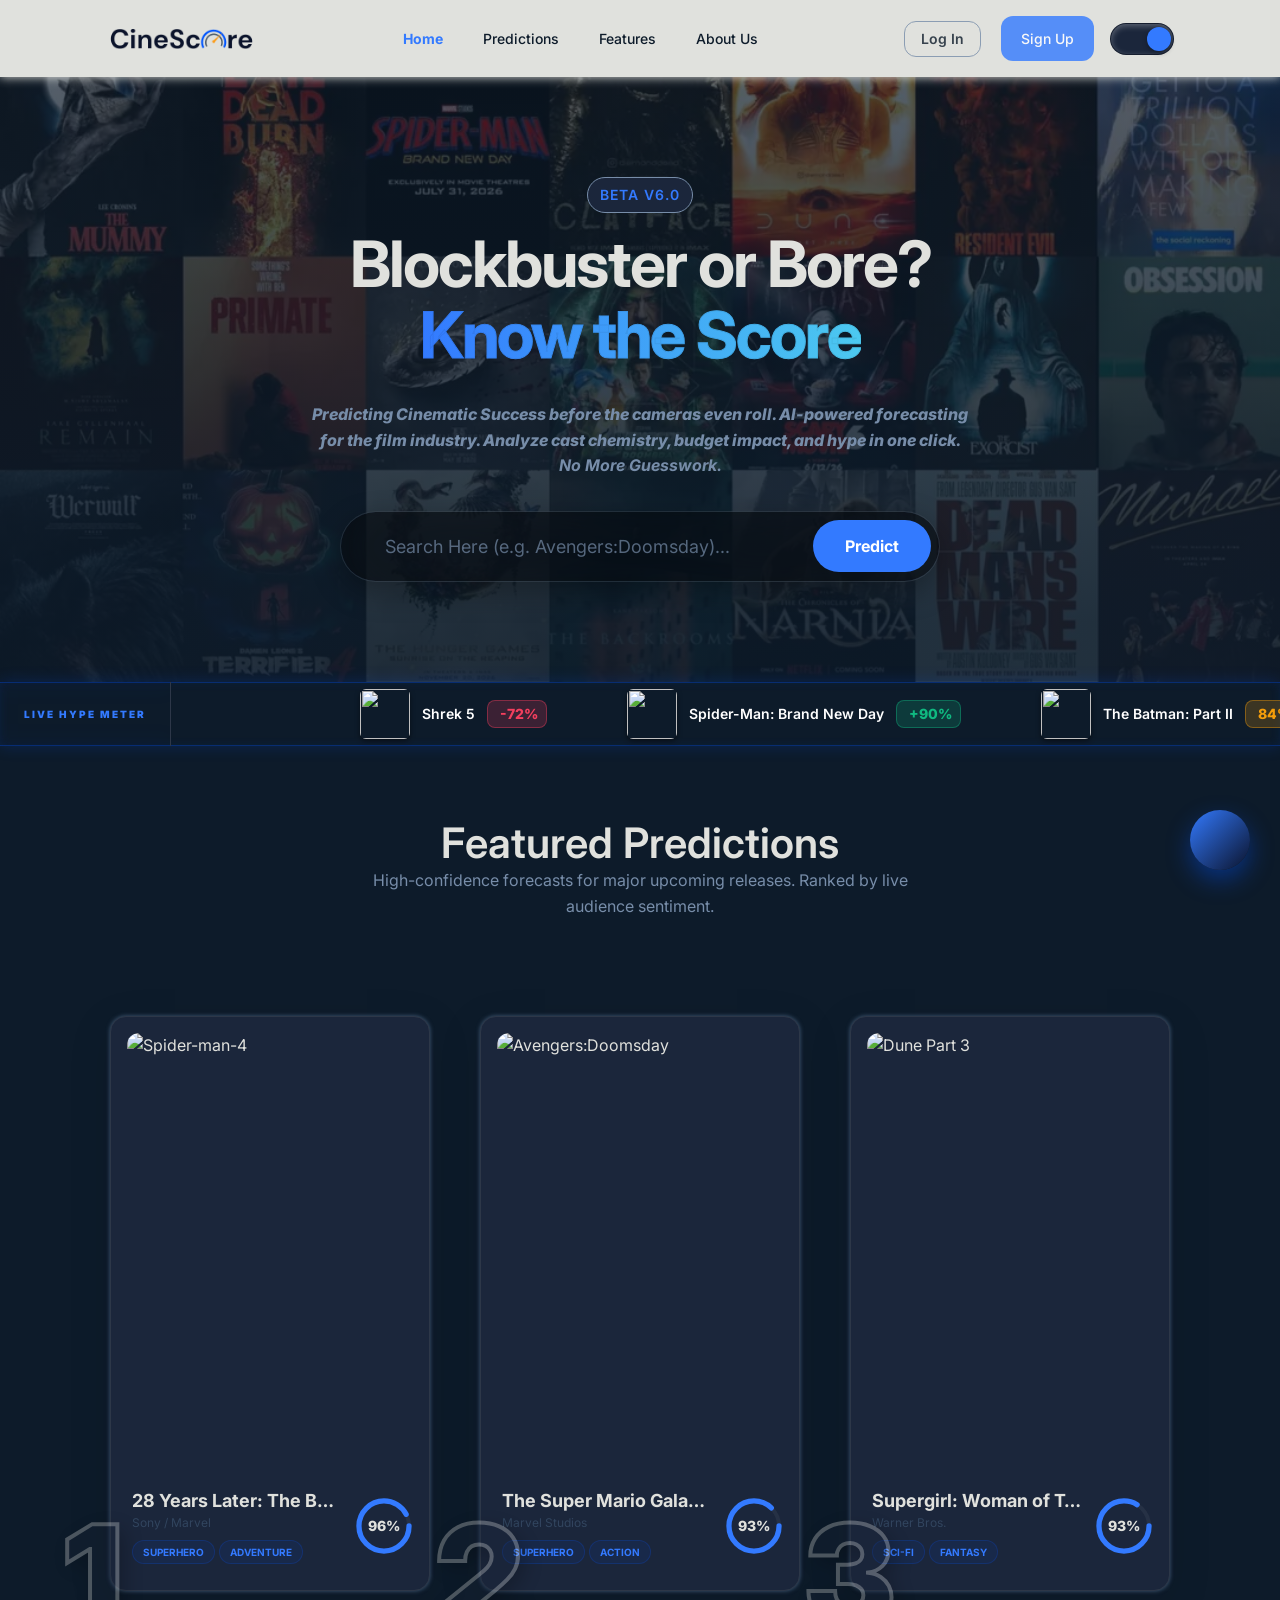
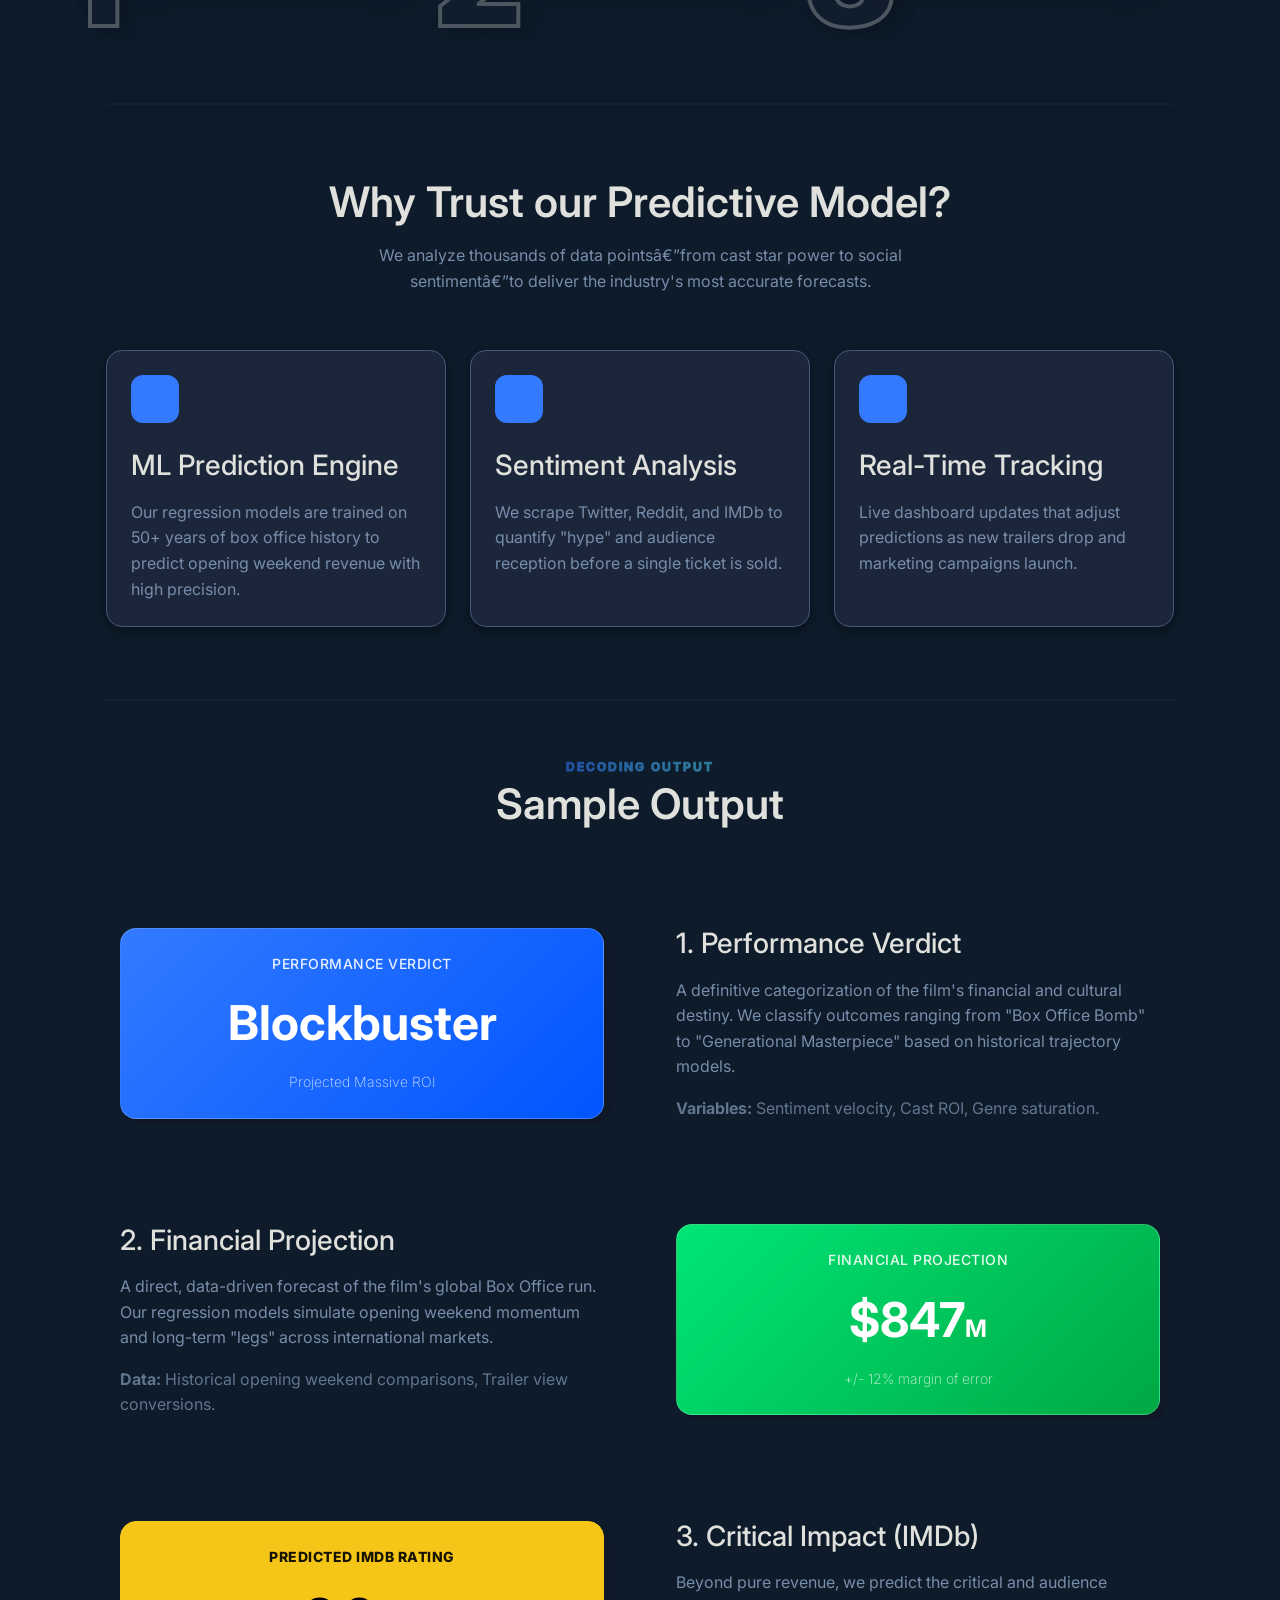
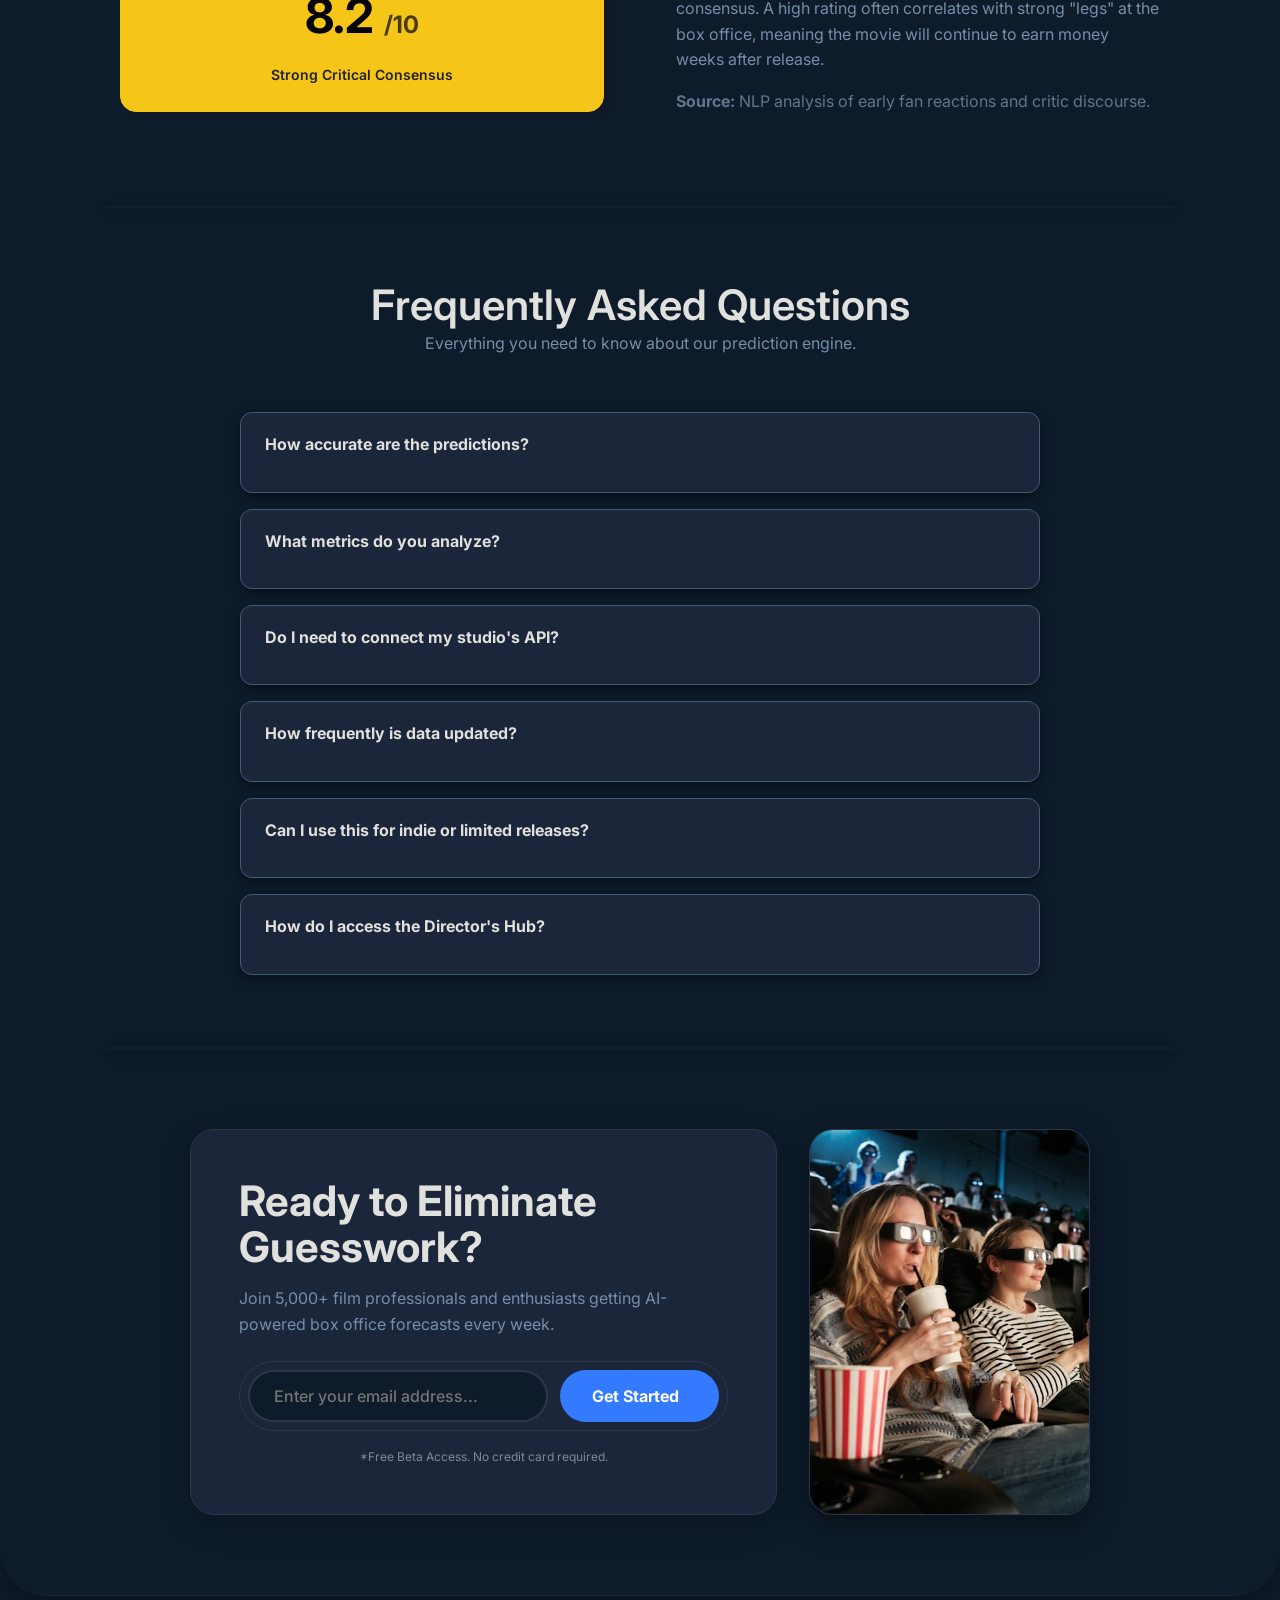
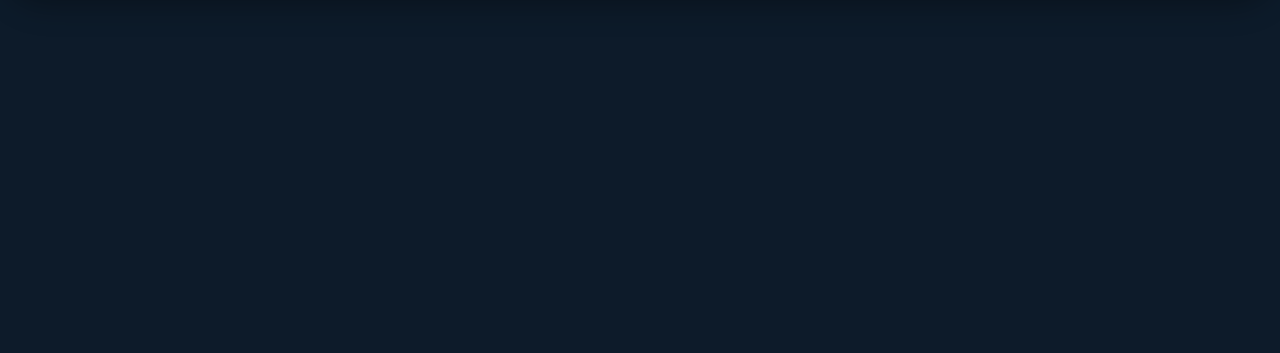
==== index.html @ 307f0ab4 "Initial Commit: Front-End UI Architecture" ====
﻿<!DOCTYPE html>
<html lang="en">

<head>
    <meta charset="UTF-8">
    <meta name="viewport" content="width=device-width, initial-scale=1.0">
    <title>Home - CineScore</title>
    <link rel="icon" type="image/png" sizes="32x32" href="Assets/Favicon.png">
    <link rel="stylesheet" href="Base.css">
    <link rel="stylesheet" href="https://cdnjs.cloudflare.com/ajax/libs/font-awesome/7.0.1/css/all.min.css"
        integrity="sha512-2SwdPD6INVrV/lHTZbO2nodKhrnDdJK9/kg2XD1r9uGqPo1cUbujc+IYdlYdEErWNu69gVcYgdxlmVmzTWnetw=="
        crossorigin="anonymous" referrerpolicy="no-referrer" />
</head>

<body>

    <div id="global-page-loader" class="global-loader">

        <div class="loader-frame clapperboard-loader" id="frame-1" style="display: none;">
            <div class="clapper-stick"></div>
            <div class="clapper-bottom"></div>
        </div>

        <div class="loader-frame film-strip-loader" id="frame-2" style="display: none;">
            <i class="fa-solid fa-play film-play-icon"></i>
        </div>

        <h2 id="cinematic-loader-text" class="loader-text-cinematic"></h2>
    </div>

    <!-- Navigation Bar -->
    <header>
        <nav class="navbar">
            <div class="container">
                <div class="row-between">

                    <a href="#" class="navlogo">
                        <img id="nav-logo" class="logo" src="Assets/CineScore-Light.png" alt="CineScore">
                    </a>

                    <ul class="nav-links row">
                        <li><a href="index.html" class="active">Home</a></li>
                        <li><a href="Prediction.html">Predictions</a></li>
                        <li><a href="Features.html">Features</a></li>
                        <li><a href="About-Us.html">About Us</a></li>
                    </ul>

                    <div class="row" style="gap: 16px;">
                        <div class="row auth-group" id="auth-buttons">
                            <div>
                                <a href="#" class="nav-link-login" id="nav-login-btn">Log In</a>
                                <button class="small nav-button-primary" id="nav-signup-btn">Sign Up</button>
                            </div>
                        </div>

                        <div class="user-menu-wrapper row" id="user-menu-wrapper"
                            style="gap: 12px; align-items: center; justify-content: center;">

                            <button id="nav-upgrade-btn" class="small nav-button-primary" style="margin-right: 4px;"
                                onclick="triggerPaywallExplanation()">Upgrade to Pro</button>

                            <div class="avatar-container"
                                style="position: relative; display: flex; align-items: center;">
                                <img src="https://placehold.co/100x100/0055FF/FFFFFF?text=O" alt="User"
                                    class="user-avatar" id="user-avatar-btn"
                                    style="flex-shrink: 0; width: 40px; height: 40px; object-fit: cover; border-radius: 50%; cursor: pointer; transition: all 0.3s ease;">

                                <div class="avatar-hover-card">
                                    <p
                                        style="font-size: 10px; color: var(--color-tertiary); text-transform: uppercase; margin: 0 0 8px 0; letter-spacing: 0.5px; font-weight: 700;">
                                        CineScore Account</p>
                                    <h4 class="profile-name-display"
                                        style="margin: 0; font-size: 15px; color: var(--color-primary);">Omi Sir</h4>
                                    <p style="margin: 4px 0 0 0; font-size: 12px; color: var(--color-secondary);">
                                        omi@cinescore.com</p>

                                    <div id="hover-pro-badge"
                                        style="display: none; margin-top: 12px; padding-top: 12px; border-top: 1px solid var(--color-border);">
                                        <span
                                            style="color: var(--color-warning); font-size: 11px; font-weight: 800; letter-spacing: 0.5px;"><i
                                                class="fa-solid fa-crown"></i> PRO MEMBER</span>
                                    </div>
                                </div>

                                <ul class="avatar-dropdown" id="avatar-dropdown"
                                    style="width: 280px; padding: 24px 20px;">
                                    <li class="stack"
                                        style="gap: 4px; margin-bottom: 16px; text-align: center; align-items: center;">

                                        <img src="https://placehold.co/100x100/0055FF/FFFFFF?text=O" class="user-avatar"
                                            style="width: 64px; height: 64px; margin-bottom: 8px;">

                                        <h3 style="margin: 0; line-height: 1; font-size: 18px;"
                                            class="profile-name-display">Omi Sir</h3>

                                        <div class="row" style="gap: 6px; justify-content: center; margin-top: 4px;">
                                            <span class="small"
                                                style="font-size: 10px; text-transform: uppercase; font-weight: 800;">Handle:</span>
                                            <span class="small profile-handle-display"
                                                style="color: var(--color-primary); font-weight: 700;">@omisir</span>
                                        </div>

                                        <div class="row" style="gap: 6px; justify-content: center; margin-top: 2px;">
                                            <span class="small"
                                                style="font-size: 10px; text-transform: uppercase; font-weight: 800;">Rank:</span>
                                            <span class="meta"
                                                style="color: var(--color-accent) !important; font-weight: 800;"><i
                                                    class="fa-solid fa-star" style="font-size: 10px;"></i>
                                                Studio Head</span>
                                        </div>
                                    </li>

                                    <hr style="margin: 16px 0; border-color: var(--color-border);">
                                    <li><a href="Hub.html#account"><i class="fa-solid fa-pen-to-square"></i> Edit
                                            Profile</a></li>
                                    <li><a href="#" id="logout-btn" style="color: var(--color-danger);"><i
                                                class="fa-solid fa-right-from-bracket"></i> Log Out</a></li>
                                </ul>
                            </div>
                        </div>

                        <button id="theme-toggle" class="cinematic-toggle" aria-label="Toggle Theme">
                            <div class="cinematic-thumb">
                                <i class="fa-solid fa-play icon-play"></i>
                                <i class="fa-solid fa-stop icon-pause"></i>
                            </div>
                        </button>

                        <button class="icon-btn" id="drawer-toggle-btn"
                            style="background: var(--color-primary); border: 1px solid var(--color-border); width: 40px; height: 40px; border-radius: 50%; color: var(--bg-page); cursor: pointer; transition: all 0.2s ease; display: flex; align-items: center; justify-content: center; flex-shrink: 0;">
                            <i class="fa-solid fa-bars"></i>
                        </button>
                    </div>
                </div>
            </div>
        </nav>
    </header>

    <!-- Main Content and Body -->
    <main class="parallax-wrapper">

        <!-- Hero Section -->
        <section class="hero-center section">
            <div class="container stack align-center">

                <div class="hero-text stack">
                    <span class="badge" style="margin: 0 auto;">BETA v6.0 <i class="fa-solid fa-code-fork"></i></span>

                    <h1 class="text-center"><b>Blockbuster or Bore?</b> <br> <span class="text-accent"><b>Know the
                                Score</b></span>
                    </h1>

                    <p class="text-block" style="color: var(--color-secondary); font-weight: 800;">
                        <i>Predicting Cinematic Success before the cameras even roll.
                            AI-powered forecasting for the film industry. Analyze cast chemistry, budget impact, and
                            hype in one click. <b>No More Guesswork.</b></i>

                    </p>
                </div>

                <div class="hero-search-wrapper">
                    <div class="hero-search-container">
                        <i class="fa-solid fa-magnifying-glass"></i>
                        <input type="text" id="hero-search"
                            placeholder="Search Here (e.g. Avengers:Doomsday)..." autocomplete="off" style="color: var(--color-primary); font-weight: 600px;">
                        <i class="fa-solid fa-xmark" id="hero-search-clear"
                            style="display: none; color: #FFF; cursor: pointer; font-size: 18px; margin-right: 16px; transition: color 0.2s;"
                            onmouseover="this.style.color='var(--color-accent)'"
                            onmouseout="this.style.color='#FFFFFF'"></i>
                        <button id="hero-predict-btn" class="hero-btn"> Predict</button>
                    </div>
                    <ul id="search-dropdown" class="search-dropdown-menu"></ul>
                </div>
            </div>
        </section>

        <div style="position: relative; z-index: 2; background: var(--bg-page);">

            <section class="ticker-container">

                <div class="ticker-fixed-label">Live Hype Meter</div>

               <div class="ticker-row">
                    <div class="ticker-wrapper" id="live-hype-track">
                        </div>
                </div>
            </section>

            <!-- Features Section -->

            <section class="section" id="featured-predictions">
                <div class="container stack">

                    <div class="section-header text-center">
                        <h1>Featured Predictions</h1>
                        <p class="text-block" style="margin: 0 auto;">
                            High-confidence forecasts for major upcoming releases. Ranked by live audience
                            sentiment.
                        </p>
                    </div>

                    <div class="featured-grid">

                        <div class="featured-rank-item">
                            <div class="rank-mega-number">1</div>
                            <div class="featured-movie-card">
                                <div class="poster-vertical-wrap">
                                    <img src="https://legadodamarvel.com.br/en/wp-content/uploads/2026/04/Spider-Man-Brand-New-Day-poster-legadodamarvel-819x1024.webp" alt="Spider-man-4">
                                </div>
                                <div class="movie-details-wrap">
                                    <h3 class="movie-title-featured">Spider-man: Brand New Day</h3>
                                    <p class="meta">Sony / Marvel</p>
                                    <div class="genre-pill">Superhero</div>
                                    <div class="genre-pill">Adventure</div>

                                    <div class="featured-score-gauge">
                                        <svg class="score-gauge-svg" viewBox="0 0 44 44">
                                            <circle class="gauge-circle-bg" cx="22" cy="22" r="19"></circle>
                                            <circle class="gauge-circle-fill" cx="22" cy="22" r="19"
                                                style="stroke-dasharray: 119.4; stroke-dashoffset: 10; stroke: var(--color-accent);">
                                            </circle>
                                        </svg>
                                        <span class="gauge-text">98%</span>
                                    </div>
                                </div>
                            </div>
                        </div>

                        <div class="featured-rank-item">
                            <div class="rank-mega-number">2</div>
                            <div class="featured-movie-card">
                                <div class="poster-vertical-wrap">
                                    <img src="https://www.movieposters.com/cdn/shop/files/avengers-doomsday_2lkvs30c.jpg?v=1768329841&width=1680"
                                        alt="Avengers:Doomsday">
                                </div>
                                <div class="movie-details-wrap">
                                    <h3 class="movie-title-featured">Avengers: Doomsday</h3>
                                    <p class="meta">Marvel Studios</p>
                                    <div class="genre-pill">Superhero</div>
                                    <div class="genre-pill">Action</div>

                                    <div class="featured-score-gauge">
                                        <svg class="score-gauge-svg" viewBox="0 0 44 44">
                                            <circle class="gauge-circle-bg" cx="22" cy="22" r="19"></circle>
                                            <circle class="gauge-circle-fill" cx="22" cy="22" r="19"
                                                style="stroke-dasharray: 119.4; stroke-dashoffset: 16; stroke: var(--color-accent);">
                                            </circle>
                                        </svg>
                                        <span class="gauge-text">92%</span>
                                    </div>
                                </div>
                            </div>
                        </div>

                        <div class="featured-rank-item">
                            <div class="rank-mega-number">3</div>
                            <div class="featured-movie-card">
                                <div class="poster-vertical-wrap">
                                    <img src="https://cdn.cinematerial.com/p/297x/bw5f0vwv/dune-part-three-movie-poster-md.jpg?v=1775526461"
                                        alt="Dune Part 3">
                                </div>
                                <div class="movie-details-wrap">
                                    <h3 class="movie-title-featured">Dune: Part Three</h3>
                                    <p class="meta">Warner Bros.</p>
                                    <div class="genre-pill">Sci-Fi</div>
                                    <div class="genre-pill">Fantasy</div>

                                    <div class="featured-score-gauge">
                                        <svg class="score-gauge-svg" viewBox="0 0 44 44">
                                            <circle class="gauge-circle-bg" cx="22" cy="22" r="19"></circle>
                                            <circle class="gauge-circle-fill" cx="22" cy="22" r="19"
                                                style="stroke-dasharray: 119.4; stroke-dashoffset: 20; stroke: var(--color-accent);">
                                            </circle>
                                        </svg>
                                        <span class="gauge-text">90%</span>
                                    </div>
                                </div>
                            </div>
                        </div>

                    </div>
                </div>
            </section>

            <div class="container">
                <hr>
            </div>

            <section class="section">
                <div class="container stack">

                    <div class="section-header">
                        <h1>Why Trust our Predictive Model?</h1>
                        <p class="text-block">
                            We analyze thousands of data pointsâ€”from cast star power to social sentimentâ€”to deliver
                            the
                            industry's most accurate forecasts.
                        </p>
                    </div>

                    <div class="grid grid-3">

                        <div class="card stack" style="box-shadow: 0 0 5px var(--color-tertiary)">
                            <div class="icon-box"> <i class="fa-solid fa-gears  card-icon"></i> </div>
                            <h2>ML Prediction Engine</h2>
                            <p>Our regression models are trained on 50+ years of box office history to predict
                                opening
                                weekend revenue with high precision.</p>
                        </div>

                        <div class="card stack" style="box-shadow: 0 0 5px var(--color-tertiary)">
                            <div class="icon-box"> <i class="fa-regular fa-comments card-icon"></i></div>
                            <h2>Sentiment Analysis</h2>
                            <p>We scrape Twitter, Reddit, and IMDb to quantify "hype" and audience reception before
                                a
                                single
                                ticket is sold.</p>
                        </div>
                        <div class="card stack" style="box-shadow: 0 0 5px var(--color-tertiary)">
                            <div class="icon-box"> <i class="fa-regular fa-hourglass card-icon"></i> </div>
                            <h2>Real-Time Tracking</h2>
                            <p>Live dashboard updates that adjust predictions as new trailers drop and marketing
                                campaigns
                                launch.</p>
                        </div>

                    </div>
                </div>
            </section>

            <!-- Divider -->
            <div class="container">
                <hr>
            </div>

            <!-- Sample Analysis -->

            <section class="section" id="sample-analysis" style="padding-top: 40px; padding-bottom: 20px;">
                <div class="container stack">

                    <div class="section-header text-center" style="margin-bottom: var(--space-1);">
                        <p class="meta text-accent"
                            style="font-weight: 700; text-transform: uppercase; letter-spacing: 2px;">
                            Decoding Output</p>
                        <h1>Sample Output</h1>
                    </div>

                    <div class="analysis-container">

                        <div class="analysis-unit">
                            <div class="analysis-visual">
                                <div class="result-card card-accent stack"
                                    style="width: 100%; max-width: 400px; margin: 0;">
                                    <span class="result-label"><i class="fa-solid fa-bolt"></i> Performance
                                        Verdict</span>
                                    <h1 class="result-value">Blockbuster</h1>
                                    <p class="result-meta"><i class="fa-solid fa-arrow-trend-up"></i> Projected
                                        Massive
                                        ROI
                                    </p>
                                </div>
                            </div>
                            <div class="analysis-content">
                                <h2>1. Performance Verdict</h2>
                                <p>
                                    A definitive categorization of the film's financial and cultural destiny. We
                                    classify
                                    outcomes ranging from "Box Office Bomb" to "Generational Masterpiece" based on
                                    historical trajectory models.
                                </p>
                                <p class="small"><b>Variables:</b> Sentiment velocity, Cast ROI, Genre saturation.
                                </p>
                            </div>
                        </div>

                        <div class="analysis-unit">
                            <div class="analysis-visual">
                                <div class="result-card card-success stack"
                                    style="width: 100%; max-width: 400px; margin: 0;">
                                    <span class="result-label"><i class="fa-solid fa-coins"></i> Financial
                                        Projection</span>
                                    <h1 class="result-value">$847<span style="font-size: 24px;">M</span></h1>
                                    <p class="result-meta"><i class="fa-solid fa-circle-info"></i> +/- 12% margin of
                                        error
                                    </p>
                                </div>
                            </div>
                            <div class="analysis-content">
                                <h2>2. Financial Projection</h2>
                                <p>
                                    A direct, data-driven forecast of the film's global Box Office run. Our
                                    regression
                                    models simulate opening weekend momentum and long-term "legs" across
                                    international
                                    markets.
                                </p>
                                <p class="small"><b>Data:</b> Historical opening weekend comparisons, Trailer view
                                    conversions.</p>
                            </div>
                        </div>

                        <div class="analysis-unit">
                            <div class="analysis-visual">
                                <div class="result-card stack"
                                    style="width: 100%; max-width: 400px; margin: 0; background-color: #F5C518; border-color: #F5C518;">
                                    <span class="result-label" style="color: #000000; font-weight: 800;"><i
                                            class="fa-brands fa-imdb"></i> Predicted IMDb Rating</span>
                                    <h1 class="result-value" style="color: #000000;">8.2 <span
                                            style="font-size: 24px; opacity: 0.7;">/10</span></h1>
                                    <p class="result-meta" style="color: #222222; font-weight: 600;"><i
                                            class="fa-solid fa-check"></i> Strong Critical Consensus</p>
                                </div>
                            </div>
                            <div class="analysis-content">
                                <h2>3. Critical Impact (IMDb)</h2>
                                <p>
                                    Beyond pure revenue, we predict the critical and audience consensus. A high
                                    rating
                                    often
                                    correlates with strong "legs" at the box office, meaning the movie will continue
                                    to
                                    earn
                                    money weeks after release.
                                </p>
                                <p class="small"><b>Source:</b> NLP analysis of early fan reactions and critic
                                    discourse.</p>
                            </div>
                        </div>

                    </div>

                </div>
            </section>

            <!-- Divider -->
            <div class="container">
                <hr>
            </div>

            <!-- FAQ's Section -->
            <section class="section">
                <div class="container stack">

                    <div class="section-header text-center">
                        <h1>Frequently Asked Questions</h1>
                        <p class="text-block" style="margin: 0 auto;">
                            Everything you need to know about our prediction engine.
                        </p>
                    </div>

                    <div class="faq-container stack" style="gap: 16px; max-width: 800px; margin: 0 auto; width: 100%;">

                        <div class="card stack"
                            style="padding: 20px 24px; border: 1px solid var(--color-border); border-radius: 12px; background: var(--bg-card);">
                            <div class="collapse-trigger" data-target="faq-home-1" style="cursor: pointer;">
                                <div class="row-between" style="align-items: center;">
                                    <h3 style="margin: 0; font-size: 16px; font-weight: 700;">How accurate are the
                                        predictions?</h3>
                                    <i class="fa-solid fa-plus collapse-icon collapsed"></i>
                                </div>
                            </div>
                            <div class="collapsible-grid collapsed" id="faq-home-1" style="width: 100%;">
                                <div class="collapsible-inner" style="width: 100%;">
                                    <div
                                        style="padding: 12px 0 0 0; color: var(--color-secondary); line-height: 1.6; font-size: 14px;">
                                        Our neural network operates at an 87% historical accuracy rate for domestic
                                        opening weekends. The model is trained on over two decades of box office data,
                                        continuously refining its weights based on real-time market shifts.
                                    </div>
                                </div>
                            </div>
                        </div>

                        <div class="card stack"
                            style="padding: 20px 24px; border: 1px solid var(--color-border); border-radius: 12px; background: var(--bg-card);">
                            <div class="collapse-trigger" data-target="faq-home-2" style="cursor: pointer;">
                                <div class="row-between" style="align-items: center;">
                                    <h3 style="margin: 0; font-size: 16px; font-weight: 700;">What metrics do you
                                        analyze?</h3>
                                    <i class="fa-solid fa-plus collapse-icon collapsed"></i>
                                </div>
                            </div>
                            <div class="collapsible-grid collapsed" id="faq-home-2" style="width: 100%;">
                                <div class="collapsible-inner" style="width: 100%;">
                                    <div
                                        style="padding: 12px 0 0 0; color: var(--color-secondary); line-height: 1.6; font-size: 14px;">
                                        We ingest thousands of data points including presale velocity, historical
                                        franchise decay, actor bankability, social sentiment velocity, and
                                        macro-economic factors.
                                    </div>
                                </div>
                            </div>
                        </div>

                        <div class="card stack"
                            style="padding: 20px 24px; border: 1px solid var(--color-border); border-radius: 12px; background: var(--bg-card);">
                            <div class="collapse-trigger" data-target="faq-home-3" style="cursor: pointer;">
                                <div class="row-between" style="align-items: center;">
                                    <h3 style="margin: 0; font-size: 16px; font-weight: 700;">Do I need to connect my
                                        studio's API?</h3>
                                    <i class="fa-solid fa-plus collapse-icon collapsed"></i>
                                </div>
                            </div>
                            <div class="collapsible-grid collapsed" id="faq-home-3" style="width: 100%;">
                                <div class="collapsible-inner" style="width: 100%;">
                                    <div
                                        style="padding: 12px 0 0 0; color: var(--color-secondary); line-height: 1.6; font-size: 14px;">
                                        No. CineScore automatically aggregates public data across the internet. However,
                                        direct studio API integration is available for enterprise clients looking to
                                        track proprietary pre-release screening data.
                                    </div>
                                </div>
                            </div>
                        </div>

                        <div class="card stack"
                            style="padding: 20px 24px; border: 1px solid var(--color-border); border-radius: 12px; background: var(--bg-card);">
                            <div class="collapse-trigger" data-target="faq-home-4" style="cursor: pointer;">
                                <div class="row-between" style="align-items: center;">
                                    <h3 style="margin: 0; font-size: 16px; font-weight: 700;">How frequently is data
                                        updated?</h3>
                                    <i class="fa-solid fa-plus collapse-icon collapsed"></i>
                                </div>
                            </div>
                            <div class="collapsible-grid collapsed" id="faq-home-4" style="width: 100%;">
                                <div class="collapsible-inner" style="width: 100%;">
                                    <div
                                        style="padding: 12px 0 0 0; color: var(--color-secondary); line-height: 1.6; font-size: 14px;">
                                        The hype-meter and sentiment trackers update in real-time. Core box office
                                        projections run major algorithmic optimization sweeps daily at 00:00 UTC.
                                    </div>
                                </div>
                            </div>
                        </div>

                        <div class="card stack"
                            style="padding: 20px 24px; border: 1px solid var(--color-border); border-radius: 12px; background: var(--bg-card);">
                            <div class="collapse-trigger" data-target="faq-home-5" style="cursor: pointer;">
                                <div class="row-between" style="align-items: center;">
                                    <h3 style="margin: 0; font-size: 16px; font-weight: 700;">Can I use this for indie
                                        or limited releases?</h3>
                                    <i class="fa-solid fa-plus collapse-icon collapsed"></i>
                                </div>
                            </div>
                            <div class="collapsible-grid collapsed" id="faq-home-5" style="width: 100%;">
                                <div class="collapsible-inner" style="width: 100%;">
                                    <div
                                        style="padding: 12px 0 0 0; color: var(--color-secondary); line-height: 1.6; font-size: 14px;">
                                        Currently, the V1.0 architecture is highly optimized for wide theatrical
                                        releases (2,000+ screens). We are actively training a specialized neural net for
                                        limited and indie distribution models.
                                    </div>
                                </div>
                            </div>
                        </div>

                        <div class="card stack"
                            style="padding: 20px 24px; border: 1px solid var(--color-border); border-radius: 12px; background: var(--bg-card);">
                            <div class="collapse-trigger" data-target="faq-home-6" style="cursor: pointer;">
                                <div class="row-between" style="align-items: center;">
                                    <h3 style="margin: 0; font-size: 16px; font-weight: 700;">How do I access the
                                        Director's Hub?</h3>
                                    <i class="fa-solid fa-plus collapse-icon collapsed"></i>
                                </div>
                            </div>
                            <div class="collapsible-grid collapsed" id="faq-home-6" style="width: 100%;">
                                <div class="collapsible-inner" style="width: 100%;">
                                    <div
                                        style="padding: 12px 0 0 0; color: var(--color-secondary); line-height: 1.6; font-size: 14px;">
                                        The Director's Hub is a private dashboard requiring an authenticated account.
                                        You can create a free Beta account using the Sign Up button to start actively
                                        tracking up to 6 releases.
                                    </div>
                                </div>
                            </div>
                        </div>

                    </div>

                </div>

            </section>

            <div class="container">
                <hr>
            </div>

            <section class="footer-signup-section" style="background: var(--bg-page); padding: 80px 0;">
                <div class="container stack">
                    <div class="grid grid-2" style="align-items: stretch; gap: 32px; text-align: left;">

                        <div class="stack neo-brutalist"
                            style="gap: 16px; padding: 48px; background: var(--bg-card); border-radius: 24px; border: 1px solid var(--color-border); box-shadow: 0 10px 30px rgba(0,0,0,0.2);">
                            <h2 style="font-size: var(--fs-h1); font-weight: 700; margin: 0; line-height: 1.1;">Ready to
                                Eliminate Guesswork?</h2>
                            <p style="margin: 0; color: var(--color-secondary); line-height: 1.6;">
                                Join 5,000+ film professionals and enthusiasts getting AI-powered box office forecasts
                                every week.
                            </p>

                            <form action="#" class="signup-form-pill" style="margin-top: 8px; width: 100%;">
                                <input type="email" class="signup-input" id="pre-footer-email"
                                    placeholder="Enter your email address..." required style="flex: 1;">
                                <button type="button" class="signup-btn" id="pre-footer-signup-btn">
                                    Get Started <i class="fa-solid fa-chevron-right"
                                        style="margin-left: 8px; font-size: 12px;"></i>
                                </button>
                            </form>

                            <p class="meta" style="margin: 0; text-align: center; color: #CBCBCB;">*Free Beta Access. No
                                credit card required.</p>
                        </div>

                        <div class="cinematic-slider"
                            style="border-radius: 24px; overflow: hidden; box-shadow: 0 10px 30px rgba(0,0,0,0.4); border: 1px solid var(--color-border); height: 100%; min-height: 300px; display: block;">
                            <img src="Assets/Pre-footer-Signup-1.avif" class="active" alt="Red Cinema Seats">
                            <img src="Assets/Pre-footer-Signup-2.jpg" alt="Red Cinema Seats">
                            <img src="Assets/Pre-footer-Signup-3.jpg" alt="Red Cinema Seats">
                            <img src="Assets/Pre-footer-Signup-4.avif" alt="Red Cinema Seats">
                            <img src="Assets/Pre-footer-Signup-7.jpg" alt="Red Cinema Seats">
                            <img src="Assets/Pre-footer-Signup-5.avif" alt="Red Cinema Seats">
                            <img src="Assets/Pre-footer-Signup-6.jpg" alt="Red Cinema Seats">
                            <img src="Assets/Pre-footer-Signup-8.jpg" alt="Red Cinema Seats">

                        </div>

                    </div>
                </div>
            </section>
    </main>

    <div class="form" id="loginModal">
        <div class="form-content">
            <span class="close">&times;</span>

            <form id="loginForm" novalidate>
                <H1>Welcome Back</H1>
                <label for="Email">Email</label>
                <input type="email" placeholder="Enter your email" required>

                <label for="Password">Password</label>
                <input type="password" placeholder="Enter your password" required>

                <p class="error form-error" style="text-align: center; height: 15px;"></p>

                <div style="text-align: center; margin-top: -5px; margin-bottom: 10px;">
                    <a href="#" class="small"
                        style="color: var(--color-tertiary); font-weight: 500; transition: color 0.2s ease;"
                        onmouseover="this.style.color='var(--color-accent)'"
                        onmouseout="this.style.color='var(--color-tertiary)'">Forgot password?</a>
                </div>

                <button class="nav-button-primary" type="submit">Log In</button>

                <div class="divider-or"><span>or</span></div>

                <button type="button" class="social-btn-wide">
                    <img src="https://upload.wikimedia.org/wikipedia/commons/c/c1/Google_%22G%22_logo.svg" alt="Google"
                        style="width: 18px; height: 18px;">
                    Continue with Google
                </button>

            </form>
            <p class="text-block">Don't have an account? <a href="#" id="switch-to-signup">Create an Account</a></p>
        </div>
    </div>

    <div class="form" id="signupModal">
        <div class="form-content">
            <H1>Welcome to CineScore</H1>
            <span class="close">&times;</span>
            <form id="signupForm" novalidate="">

                <label for="email">Email:</label>
                <input type="email" placeholder="Enter your email" required>

                <label for="password">Password:</label>
                <input type="password" placeholder="Enter your password" required>

                <p class="error form-error" style="text-align: center; height: 15px;"></p>

                <button class="nav-button-primary" type="submit">Submit</button>

                <div class="divider-or"><span>or</span></div>

                <button type="button" class="social-btn-wide">
                    <img src="https://upload.wikimedia.org/wikipedia/commons/c/c1/Google_%22G%22_logo.svg" alt="Google"
                        style="width: 18px; height: 18px;">
                    Continue with Google
                </button>

                <p class="text-block">Already have an account? <a href="#" id="switch-to-login">Log In</a></p>

                <p class="text-block" style="font-size: 11px; margin-top: 8px;">By signing up, you agree to our <a
                        href="#">Terms of Service</a> and <a href="#">Privacy Policy</a>.</p>
            </form>
        </div>
    </div>

    <div class="form" id="resetModal">
        <div class="form-content">
            <span class="close">&times;</span>
            <form id="resetForm" novalidate>
                <H1>Reset Password</H1>
                <p class="text-block" style="text-align: center; margin-bottom: 20px;">Enter your new credentials below.
                </p>

                <label for="new-password">New Password</label>
                <input type="password" id="new-password" placeholder="Enter new password" autocomplete="new-password"
                    required>

                <label for="confirm-password">Re-enter New Password</label>
                <input type="password" id="confirm-password" placeholder="Confirm new password"
                    autocomplete="new-password" required>

                <p class="error form-error" style="text-align: center; height: 15px;"></p>

                <button class="small nav-button-primary" type="submit"
                    style="width: 100%; color:#FFFFFF !important;">Update Password</button>

                <p class="text-block" style="text-align: center; margin-top: 24px;">
                    Remembered it? <a href="#" id="back-to-login">Back to Log In</a>
                </p>
            </form>
        </div>
    </div>

    <div class="modal-overlay" id="customAlertModal"
        style="display: none; z-index: 10000; justify-content: center; align-items: center; position: fixed; top: 0; left: 0; width: 100%; height: 100%; background: rgba(0,0,0,0.6); backdrop-filter: blur(4px);">
        <div class="modal-content stack"
            style="background: var(--bg-card); border: 1px solid var(--color-border); border-radius: 16px; padding: 32px 24px; max-width: 400px; width: 90%; text-align: center; box-shadow: 0 20px 40px rgba(0,0,0,0.4); animation: swipeIn 0.3s ease;">
            <div id="alert-icon-container" style="font-size: 40px; margin-bottom: 12px;"></div>
            <h2 id="alert-title" style="margin: 0; font-size: 20px; color: var(--color-primary);"></h2>
            <p id="alert-message"
                style="color: var(--color-secondary); font-size: 14px; line-height: 1.5; margin-bottom: 24px;"></p>
            <div id="alert-actions" class="row" style="gap: 12px; justify-content: center;"></div>
        </div>
    </div>

    <footer class="footer-section parallax-footer">
        <div class="container">

            <div class="grid grid-4 footer-grid">

                <div class="stack">
                    <a href="#" class="navlogo">
                        <img id="footer-logo" src="Assets/CineScore-Light.png" alt="CineScore" class="logo">
                    </a>
                    <p class="small" style="margin-top: 12px; color: var(--color-secondary);">
                        Predicting Cinematic Success.
                    </p>
                </div>

                <div class="stack">
                    <h4 class="footer-heading">Product</h4>
                    <ul class="footer-links stack">
                        <li><a href="Features.html">Features</a></li>
                        <li><a href="#" class="disabled-link">Pricing</a></li>
                        <li><a href="#" class="disabled-link">API Access</a></li>
                    </ul>
                </div>

                <div class="stack">
                    <h4 class="footer-heading">Company</h4>
                    <ul class="footer-links stack">
                        <li><a href="About.html">About Us</a></li>
                        <li><a href="#" class="disabled-link">Careers</a></li>
                        <li><a href="#" class="disabled-link">Blog</a></li>
                    </ul>
                </div>

                <div class="stack">
                    <h4 class="footer-heading">Legal</h4>
                    <ul class="footer-links stack">
                        <li><a href="#" class="disabled-link">Privacy Policy</a></li>
                        <li><a href="#" class="disabled-link">Terms of Service</a></li>
                        <li><a href="About.html">Contact</a></li>
                    </ul>
                </div>
            </div>

            <div class="row-between footer-bottom">
                <span class="meta">Â© 2026 CineScore. All rights reserved.
                </span>


                <span style="font-size: 13px; color: var(--color-tertiary); line-height: 1;">
                    Made with <i class="fa-solid fa-heart" style="color: var(--color-danger);"></i> in India by
                    <strong>Omi</strong>
                </span>

                <div class="row">
                    <a href="YOUR_PORTFOLIO_LINK" target="_blank" class="footer-social-link" aria-label="Portfolio">
                        <i class="fa-solid fa-globe" style="font-size: 20px;"></i>
                    </a>

                    <a href="mailto:your.email@example.com" class="footer-social-link" aria-label="Email">
                        <i class="fa-solid fa-envelope" style="font-size: 20px;"></i>
                    </a>

                    <a href="#" class="footer-social-link" aria-label="LinkedIn">
                        <i class="fa-brands fa-linkedin" style="font-size: 20px;"></i>
                    </a>

                    <a href="#" class="footer-social-link" aria-label="GitHub">
                        <i class="fa-brands fa-github" style="font-size: 20px;"></i>
                    </a>


                </div>
            </div>

        </div>
    </footer>

    <div id="ai-bot-trigger" class="ai-assistant-fab">
        <i class="fa-solid fa-user-astronaut"></i>
    </div>

    <div id="splash-loader" class="splash-loader">
        <div class="loader-content">
            <div class="speedometer-container">
                <div class="speedometer-track"></div>
                <div class="speedometer-inner-track"></div>
                <div class="speedometer-needle"></div>
                <div class="speedometer-center-dot"></div>
            </div>
            <h2 class="loader-text">Analyzing Box Office Data...</h2>
        </div>
    </div>

    <div class="drawer-overlay" id="drawer-overlay"></div>
    <div class="side-drawer" id="side-drawer">
        <div class="drawer-header">
            <h2 style="margin: 0; font-size: 20px; display: flex; align-items: center; gap: 8px;">
                <i class="fa-solid fa-link" style="font-size: 16px; color: var(--color-accent);"></i> Quick Links
            </h2>
            <button class="close" id="drawer-close-btn"
                style="position: static; width: 40px; height: 40px; border-radius: 50%; background: rgba(128, 128, 128, 0.2); display: flex; align-items: center; justify-content: center; font-size: 24px; line-height: 0; border: none; cursor: pointer; color: var(--color-primary); transition: background 0.2s ease;">&times;</button>
        </div>
        <div class="drawer-content">
            <span class="small"
                style="text-transform: uppercase; font-weight: 500; letter-spacing: 1px; color: var(--color-secondary); margin-bottom: 12px; display: block;">The
                Private Club</span>
            <a href="Hub.html#overview" class="drawer-link"><i class="fa-solid fa-bullseye"></i> Your
                Predictions</a>
            <a href="Hub.html#watchlist" class="drawer-link"><i class="fa-solid fa-bookmark"></i> My
                Watchlist</a>
            <a href="Hub.html#legacy" class="drawer-link"><i class="fa-solid fa-trophy"></i> Legacy & Rank</a>

            <hr style="margin: 24px 0; border-color: var(--color-tertiary);">

            <span class="small"
                style="text-transform: uppercase; font-weight: 800; letter-spacing: 1px; color: var(--color-secondary); margin-bottom: 12px; display: block;">Public
                Pages</span>
            <a href="index.html" class="drawer-link"><i class="fa-solid fa-house"></i> Home</a>
            <a href="Prediction.html" class="drawer-link"><i class="fa-solid fa-bolt"></i> Make Prediction</a>
            <a href="Features.html" class="drawer-link"><i class="fa-solid fa-gears"></i> Features</a>
            <a href="About-Us.html" class="drawer-link"><i class="fa-solid fa-user-group"></i> About Us</a>
        </div>
    </div>

    <div class="form" id="onboardingModal" style="display: none; z-index: 10000;">
        <div class="form-content stack" style="text-align: center;">
            <h1 style="margin-bottom: 8px;">Welcome to the Crew</h1>
            <p class="text-block" style="margin-bottom: 24px;">Let's set up your director profile.</p>
            <form id="onboardingForm" novalidate>
                <div style="text-align: left;">
                    <label>First Name</label>
                    <input type="text" id="ob-fname" placeholder="E.g. Christopher" required>
                    <label>Last Name</label>
                    <input type="text" id="ob-lname" placeholder="E.g. Nolan" required>
                    <label>Director Handle</label>
                    <input type="text" id="ob-handle" placeholder="@username" required>
                </div>
                <button type="submit" class="hero-btn"
                    style="width: 100%; margin-top: 16px; background: var(--color-accent) !important; color: #FFFFFF !important; border: none !important; opacity: 1 !important; font-weight: 700 !important;">Complete
                    Profile <i class="fa-solid fa-arrow-right" style="margin-left: 8px;"></i></button>
            </form>
        </div>
    </div>

    <script src="mockData.js"></script>
    <script src="script.js"></script>
</body>

</html>
---- Base.css ----
/* ============================================================
   CINE.METRICS — BASE CSS (FINAL)
   ------------------------------------------------------------
   Purpose:
   - Unified typography system
   - Consistent spacing & layout
   - iOS-like calm UI
   - Shared across ALL pages
   ------------------------------------------------------------
   RULES FOR TEAM:
   ❌ Do NOT invent new font sizes
   ❌ Do NOT invent new spacing values
   ❌ Do NOT add random colors
   ✅ Use classes defined here
   ============================================================ */


/* ============================================================
   1. FONT IMPORT
   ============================================================ */

@import url('https://fonts.googleapis.com/css2?family=Inter:wght@400;500;600&display=swap');


/* ============================================================
   2. ROOT VARIABLES (DESIGN TOKENS)
   ============================================================ */

:root {
  /* ----------------------------
     TYPOGRAPHY
     ---------------------------- */
  --font-primary: 'Inter', sans-serif;

  /* Font sizes */
  --fs-h1: 42px;
  /* Hero heading */
  --fs-h2: 28px;
  /* Section heading */
  --fs-h3: 20px;
  /* Card title */
  --fs-body: 16px;
  /* Normal text */
  --fs-small: 14px;
  --fs-meta: 12px;

  /* Line heights */
  --lh-h1: 1.2;
  --lh-h2: 1.3;
  --lh-h3: 1.4;
  --lh-body: 1.6;

  /* ----------------------------
     SPACING SYSTEM (8pt scale)
     ---------------------------- */
  --space-1: 8px;
  --space-2: 16px;
  --space-3: 24px;
  --space-4: 40px;
  --space-5: 72px;

  /* ----------------------------
     BORDER RADIUS (iOS feel)
     ---------------------------- */
  --radius-sm: 8px;
  --radius-md: 12px;
  --radius-lg: 16px;

  /* ----------------------------
     COLOR SYSTEM (LOCKED)
     Electric Blue
     ---------------------------- */

  /* --- LIGHT MODE- Electric Navy (Default) --- */
  /* Backgrounds */
  --bg-page: #FFFFFF;
  --bg-card: #F3F6F9;


  /* Typography */
  --color-primary: #0B132B;
  --color-secondary: #495867;
  --color-tertiary: #94A3B8;

  /* Interactive / Brand */
  --color-accent: #0055FF;
  --color-accent-hover: #0044CC;
  --color-border: #CBCBCB;

  /* Prediction Feedback */
  --color-success: #00C853;
  --color-warning: #FF9F1C;
  --color-danger: #D50000;

  /* Shadows */
  --shadow-sm: 0 1px 2px rgba(11, 19, 43, 0.05);
  --shadow-md: 0 4px 12px rgba(11, 19, 43, 0.08);
}

/* --- DARK MODE - Deep Ocean --- */
[data-theme="dark"] {
  --bg-page: #0D1B2A;
  --bg-card: #1B263B;

  /* Typography */
  --color-primary: #E0E1DD;
  --color-secondary: #778DA9;
  --color-tertiary: #415A77;

  /* Interactive / Brand */
  --color-accent: #337AFF;
  --color-accent-hover: #0055FF;
  --color-border: #2D3748;

  /* Prediction Feedback (Neon Versions) */
  --color-success: #00E676;
  --color-warning: #FFB74D;
  --color-danger: #FF5252;

  /* Shadows */
  --shadow-sm: 0 1px 2px rgba(0, 0, 0, 0.3);
  --shadow-md: 0 8px 24px rgba(0, 0, 0, 0.4);
}

/* ============================================================
   3. BASIC RESET
   ============================================================ */

* {
  margin: 0;
  padding: 0;
  box-sizing: border-box;
}


/* ============================================================
   4. BODY DEFAULTS
   ============================================================ */

body {
  font-family: var(--font-primary);
  font-size: var(--fs-body);
  line-height: var(--lh-body);
  color: var(--color-primary);
  background-color: var(--bg-page);
  display: flex;
  flex-direction: column;
  min-height: 100vh;
  -webkit-font-smoothing: antialiased;
  -moz-osx-font-smoothing: grayscale;
}


.parallax-wrapper {
  animation: cinematicFadeIn 0.6s cubic-bezier(0.16, 1, 0.3, 1) forwards;
}

@keyframes cinematicFadeIn {
  from {
    opacity: 0;
    transform: translateY(12px);
  }

  to {
    opacity: 1;
    transform: translateY(0);
  }
}

/* ============================================================
   5. TYPOGRAPHY
   ============================================================ */

h1 {
  font-size: var(--fs-h1);
  line-height: var(--lh-h1);
  font-weight: 600;
}

h2 {
  font-size: var(--fs-h2);
  line-height: var(--lh-h2);
  font-weight: 500;
}

h3 {
  font-size: var(--fs-h3);
  line-height: var(--lh-h3);
  font-weight: 500;
}

p {
  font-size: var(--fs-body);
  line-height: var(--lh-body);
  color: var(--color-secondary);
}

/* Smaller text helpers */
.small {
  font-size: var(--fs-small);
  color: var(--color-secondary);
  opacity: 0.8;
}

.meta {
  font-size: var(--fs-meta);
  color: var(--color-tertiary);
  opacity: 0.6;
}


/* ============================================================
   6. TEXT WIDTH CONTROL
   (Prevents ugly full-width paragraphs)
   ============================================================ */

.text-block {
  max-width: 60ch;
}

/* ============================================================
   7. LAYOUT SYSTEM
   ============================================================ */

/* Section Vertical spacing */
.section {
  padding: var(--space-5) 0;
}

/* Centered container */
.container {
  max-width: 1100px;
  margin: 0 auto;
  padding: 0 var(--space-2);
}

/* Vertical stack */
.stack {
  display: flex;
  flex-direction: column;
  gap: var(--space-2);
}

/* Horizontal row for Grouping */
.row {
  display: flex;
  align-items: center;
  gap: var(--space-2);
}

/* Space-between row for Distribution of elements left right and center, think two parts of same row */
.row-between {
  display: flex;
  align-items: center;
  justify-content: space-between;
}


/* Grid system */
.grid {
  display: grid;
  gap: var(--space-3);
}

/* Responsive card grid */
.grid-3 {
  grid-template-columns: repeat(auto-fit, minmax(260px, 1fr));
}


/* ============================================================
   8. CARD SYSTEM (Global Neo-Brutalism)
   ============================================================ */

.card {
  background-color: var(--bg-card);
  padding: var(--space-3);
  border-radius: var(--radius-lg);
  transition: transform 0.3s cubic-bezier(0.25, 1, 0.5, 1), box-shadow 0.3s ease, border-color 0.3s ease;
}

/* --- LIGHT MODE: Bold Ink Strokes --- */
[data-theme="light"] .card {
  border: 2px solid rgba(0, 0, 0, 0.5) !important;
  /* Thick dark border */
  box-shadow: 4px 4px 0px rgba(17, 24, 39, 0.9) !important;
  /* Hard offset shadow */
}

[data-theme="light"] .card:hover {
  border-color: var(--color-accent-hover) !important;
  /* Snaps to sharp blue */
  box-shadow: 4px 10px 24px rgba(0, 85, 255, 0.15) !important;
  transform: translateY(-4px) scale(1.02) !important;
}

/* --- DARK MODE: Neon Blueprint --- */
[data-theme="dark"] .card {
  border: 1.5px solid var(--color-tertiary) !important;
  /* Crisp, visible white/grey line */
  box-shadow: 0 4px 12px rgba(0, 0, 0, 0.4) !important;
}

[data-theme="dark"] .card:hover {
  border-color: var(--color-accent-hover) !important;
  /* Neon Blue Edge */
  box-shadow: 0 8px 30px rgba(0, 85, 255, 0.2) !important;
  /* Neon Blue Glow */
  transform: translateY(-4px) scale(1.02) !important;
}


/* ============================================================
   9. BUTTONS
   ============================================================ */

button {
  font-family: var(--font-primary);
  font-size: var(--fs-body);
  font-weight: 500;
  padding: 14px 20px;
  border-radius: var(--radius-md);
  border: none;
  cursor: pointer;
  background-color: var(--color-accent);
  color: #ffffff;
}

button:hover {
  opacity: 0.9;
}


/* ============================================================
   10. INPUTS (Search bars, forms)
   ============================================================ */

input {
  font-family: var(--font-primary);
  font-size: var(--fs-body);
  padding: 14px 16px;
  border-radius: var(--radius-md);
  border: none;
  background-color: var(--bg-card);
  color: var(--text-primary);
}


/* ============================================================
   11. LINKS
   ============================================================ */

a {
  text-decoration: none;
  color: inherit;
}

/* 2. Universal Smooth Transitions for all interactive elements */
a,
button,
input,
.toggle-cont,
.cinematic-toggle,
.icon-btn {
  transition: all 0.2s ease;
}


/* ============================================================
   FEATURE: SECTION SCROLLER (SCROLL SNAP)
   ============================================================ */

html {
  /* smooth gliding between sections */
  scroll-snap-type: y proximity;
  scroll-padding-top: 50px;
}

/* Apply the snap point to every major block */
section,
header,
footer,
.hero-center {
  scroll-snap-align: start;
  /* Snaps the top of the section to top of screen */
  scroll-margin-top: 100px;
  /* Adjust if you have a fixed header overlaying content */
}


/* ============================================================
   COMPONENT: NAVIGATION BAR
   ============================================================ */
.navbar {
  /* 1. Your Original Background & Spacing */
  background-color: var(--color-primary);
  padding: var(--space-2) 0;
  margin: 0;

  /* 2. The Fixed Layout */
  position: sticky;
  top: 0;
  left: 0;
  width: 100%;
  z-index: 1000;

  /* The Curves & Shadow */
  box-shadow: 0 0 10px var(--color-primary);
  transition: background-color 0.3s ease, border-color 0.3s ease !important;

}

/* --- Layout Protections --- */
.navlogo {
  display: flex;
  align-items: center;
  height: 100%;
  flex-shrink: 0;
  /* Prevents squishing */
}

.logo {
  height: var(--fs-h1);
  /* Your original height */
  width: auto;
  display: block;
}

.nav-links {
  display: flex;
  /* Required to place links side-by-side */
  align-items: center;
  list-style: none;
  gap: var(--space-4);
  /* Your original gap */
  margin: 0;
  padding: 0;
}

/* --- Your Original Link Styles --- */
.nav-links a {
  font-size: var(--fs-small);
  font-weight: 500;
  color: var(--bg-page);
  text-decoration: none;
  transition: color 0.2s ease, opacity 0.2s ease;
  white-space: nowrap;
  /* Prevents text stacking */
}

.nav-links a:hover {
  color: var(--color-warning);
  opacity: 1;
}

.nav-links a.active {
  color: var(--color-accent);
  font-weight: 700;
}

/* --- Your Original Login/Primary Buttons --- */
.nav-link-login {
  font-size: var(--fs-small);
  font-weight: 500;
  color: var(--bg-page);
  margin-right: var(--space-2);
  border: 1px solid var(--color-secondary);
  padding: 8px 14px;
  border-radius: var(--radius-md);
  opacity: 0.8;
  text-decoration: none;
  white-space: nowrap;
  display: inline-flex;
  align-items: center;
  justify-content: center;
  height: 36px;
  padding: 0 16px;
  font-weight: 600;
  text-decoration: none;
  color: var(--bg-page);
  white-space: nowrap !important;
  /* Prevents squishing */
}

.nav-link-login:hover {
  opacity: 1;
  color: var(--color-warning);
}

.nav-button-primary {
  font-weight: 500;
  transition: transform 0.1s ease;
  flex-shrink: 0;
  color: #FFFFFF !important;
}

.nav-button-primary:hover {
  transform: translateY(-1px);
  opacity: 0.9;
  color: #FFFFFF;
}

/* ============================================================
   COMPONENT: CINEMATIC THEME TOGGLE (Play/Pause)
   ============================================================ */
.cinematic-toggle {
  width: 64px;
  height: 32px;
  border-radius: 100px;
  position: relative;
  cursor: pointer;
  border: none;
  outline: none;
  display: flex;
  align-items: center;
  padding: 4px;
  transition: background 0.3s ease, border-color 0.3s ease;
  flex-shrink: 0;
}

/* Light Mode: Dark Nav -> White Track */
[data-theme="light"] .cinematic-toggle {
  background: var(--bg-card);
  border: 1px solid rgba(255, 255, 255, 0.2);
  box-shadow: inset 0 2px 6px rgba(0, 0, 0, 0.3);
}

/* Dark Mode: Light Nav -> Dark Track */
[data-theme="dark"] .cinematic-toggle {
  background: var(--bg-card);
  border: 1px solid rgba(0, 0, 0, 0.2);
  box-shadow: inset 0 2px 6px rgba(255, 255, 255, 0.3);
}


/* The Sliding Thumb */
.cinematic-thumb {
  width: 24px;
  height: 24px;
  border-radius: 50%;
  position: absolute;
  top: 3px;
  left: 4px;
  display: flex;
  align-items: center;
  justify-content: center;
  transition: transform 0.4s cubic-bezier(0.25, 1, 0.5, 1), background 0.3s ease;
  box-shadow: 0 2px 5px rgba(0, 0, 0, 0.3);
}

/* Light Mode (Lights ON / Paused) -> Play Icon & Accent Blue */
[data-theme="light"] .cinematic-thumb {
  background: var(--color-accent);
  transform: translateX(0);
}

/* Dark Mode (Lights OFF / Playing) -> Pause Icon & Warning Orange */
[data-theme="dark"] .cinematic-thumb {
  background: var(--color-accent);
  transform: translateX(32px);
  /* Slides to the right */
}

/* FontAwesome Icons inside the thumb */
.cinematic-thumb i {
  color: #FFFFFF;
  font-size: 10px;
  position: absolute;
  transition: opacity 0.3s ease, transform 0.3s ease;
}

[data-theme="dark"] .cinematic-thumb i {
  color: #FFFFFF;
}

/* Cross-fade Animations */
[data-theme="light"] .icon-play {
  opacity: 1;
  transform: scale(1);
}

[data-theme="light"] .icon-pause {
  opacity: 0;
  transform: scale(0.5);
}

[data-theme="dark"] .icon-play {
  opacity: 0;
  transform: scale(0.5);
}

[data-theme="dark"] .icon-pause {
  opacity: 1;
  transform: scale(1);
}


/* ============================================================
   MODAL OVERLAY (The Glassy Background)
   ============================================================ */
.form {
  display: none;
  position: fixed;
  z-index: 1000;
  left: 0;
  top: 0;
  width: 100%;
  height: 100%;
  background-color: rgba(0, 0, 0, 0.5);
  /* Deep dark overlay */
  backdrop-filter: blur(8px);
  /* The premium glassy blur */

  /* Flexbox perfectly centers the modal box vertically and horizontally */
  align-items: center;
  justify-content: center;
}

/* ============================================================
   MODAL BOX (The Form Container)
   ============================================================ */
.form-content {
  position: relative;
  background-color: var(--bg-card);
  padding: var(--space-4, 40px);
  /* Fallback to 40px if variable is missing */
  border-radius: var(--radius-lg, 16px);
  width: 90%;
  max-width: 420px;
  box-shadow: 0 20px 40px rgba(0, 0, 0, 0.25);
  text-align: left;
  animation: swipeIn 0.3s cubic-bezier(0.25, 1, 0.5, 1);
}

/* The 'X' Button */
.close {
  position: absolute;
  top: var(--space-2, 20px);
  right: var(--space-3, 24px);
  font-size: 24px;
  color: var(--te, #94A3B8);
  cursor: pointer;
  transition: color 0.2s ease;
}

.close:hover {
  color: var(--color-accent);
}

/* Form Typography */
.form-content h1 {
  text-align: center;
  margin-bottom: var(--space-3, 24px);
  font-size: var(--fs-h2, 28px);
}

.form-content label {
  display: block;
  font-size: var(--fs-small, 14px);
  font-weight: 600;
  margin-bottom: var(--space-1, 8px);
  color: var(--color-primary);
}

.form-content p {
  font-size: 14px;
  color: var(--text-secondary);
  margin-top: var(--space-2);
  text-align: center;
}

.form-content p a {
  color: var(--color-accent);
  font-weight: 500;
}

.form-content p a:hover {
  color: var(--color-accent-hover);
  text-decoration: underline;
}

.form-content .error {
  color: var(--color-danger);
  font-size: 13px;
  margin-top: -8px;
  margin-bottom: 12px;
}

.form-content .success {
  color: var(--color-success);
  font-size: 13px;
  margin-top: -8px;
  margin-bottom: 12px;
}

.form-content .loading {
  color: var(--color-secondary);
  font-size: 13px;
  margin-top: -8px;
  margin-bottom: 12px;
}

.form-content .loading::after {
  content: '...';
  animation: dots 1.5s steps(3, end) infinite;
}

/* ============================================================
   SOCIAL LOGIN & DIVIDERS
   ============================================================ */
.divider-or {
  display: flex;
  align-items: center;
  text-align: center;
  margin: 20px 0;
  color: var(--color-tertiary);
  font-size: 12px;
  font-weight: 600;
  text-transform: uppercase;
  letter-spacing: 1px;
}

.divider-or::before,
.divider-or::after {
  content: '';
  flex: 1;
  border-bottom: 1px solid var(--color-border);
}

.divider-or::before {
  margin-right: 12px;
}

.divider-or::after {
  margin-left: 12px;
}

.social-btn-wide {
  display: flex;
  align-items: center;
  justify-content: center;
  gap: 12px;
  width: 100%;
  padding: 12px;
  margin-bottom: 16px;
  background-color: var(--bg-card);
  border: 1px solid var(--color-border);
  border-radius: var(--radius-sm);
  color: var(--color-primary);
  font-size: 14px;
  font-weight: 600;
  cursor: pointer;
  transition: all 0.2s ease;
}

.social-btn-wide:hover {
  background-color: rgba(255, 255, 255, 0.05);
  border-color: var(--color-border);
}

/* Make the Google Button pop in Light Mode */
[data-theme="light"] .social-btn-wide {
  border: 1px solid rgba(0, 0, 0, 0.2);
  /* Slightly darker gray border */
  background-color: var(--bg-page);
  box-shadow: 0 1px 3px rgba(0, 0, 0, 0.03);
  /* Tiny drop shadow */
  color: var(--color-primary);
}

/* Light mode hover adjustment */
[data-theme="light"] .social-btn-wide:hover {
  background-color: var(--bg-card);
  border-color: var(--color-secondary);
}

/* ============================================================
   FORM INPUTS (Sleek & Interactive)
   ============================================================ */
.form-content input[type="text"],
.form-content input[type="password"],
.form-content input[type="email"]

/* Added email type just in case! */
  {
  width: 100%;
  padding: var(--space-2, 14px) var(--space-3, 16px);
  margin-bottom: var(--space-3, 20px);
  border: 1.5px solid var(--border-color, #CBD5E1);
  border-radius: var(--radius-sm, 8px);
  background-color: var(--bg-page);
  color: var(--color-primary);
  font-size: var(--fs-base, 15px);
  transition: border-color 0.3s ease, box-shadow 0.3s ease;
  box-sizing: border-box;
}

/* When the user clicks inside the input */
.form-content input:focus {
  outline: none;
  border-color: var(--color-accent);
  /* Note: Box-shadow with opacity is tricky with hex variables, 
     so keeping the explicit rgba glow is a standard industry workaround */
  box-shadow: 0 0 0 4px rgba(0, 85, 255, 0.15);
}

/* Make the submit button full width */
.form-content button[type="submit"] {
  width: 100%;
  padding: var(--space-2, 14px);
  font-size: var(--fs-base, 16px);
  margin-top: var(--space-1, 10px);
}

/* ============================================================
   DARK MODE OVERRIDES: MODAL & FORMS (Midnight Theme)
   ============================================================ */

/* 1. Modal Card: The solid blackish-blue from your palette */
[data-theme="dark"] .form-content {
  background-color: #0B192C;
  /* Rich blackish-blue */
  box-shadow: 0 24px 48px rgba(0, 0, 0, 0.7);
  /* Deep shadow */
  border: 1px solid rgba(255, 255, 255, 0.05);
  /* Ultra-subtle edge */
}

/* 2. Form Inputs: Matching the dark page background */
[data-theme="dark"] .form-content input[type="text"],
[data-theme="dark"] .form-content input[type="password"],
[data-theme="dark"] .form-content input[type="email"] {
  background-color: var(--bg-page);
  /* Matches your dark background perfectly */
  border: 1px solid rgba(255, 255, 255, 0.1);
  /* Crisp, faint border */
  color: #FFFFFF;
}

/* Fix Placeholder text contrast */
[data-theme="dark"] .form-content input::placeholder {
  color: rgba(255, 255, 255, 0.4);
}

/* 3. Input Focus State */
[data-theme="dark"] .form-content input:focus {
  border-color: var(--color-accent);
  /* Your electric blue */
  box-shadow: 0 0 0 4px rgba(0, 85, 255, 0.25);
}

/* 4. The 'X' Close Button & Text colors */
[data-theme="dark"] .close {
  color: rgba(255, 255, 255, 0.5);
}

[data-theme="dark"] .close:hover {
  color: #FFFFFF;
}

[data-theme="dark"] .form-content label,
[data-theme="dark"] .form-content h1 {
  color: #FFFFFF;
  /* Ensures text pops against the blackish-blue */
}

/* ============================================================
   MODAL SWIPE ANIMATION
   ============================================================ */
@keyframes swipeIn {
  from {
    transform: translateX(40px);
    /* Starts slightly to the right */
    opacity: 0;
    /* Starts invisible */
  }

  to {
    transform: translateX(0);
    /* Slides into its perfect center position */
    opacity: 1;
    /* Fully visible */
  }
}

/* ============================================================
   COMPONENT: FOOTER
   ============================================================ */

.footer-section {
  background-color: var(--color-primary);
  border-top-left-radius: 48px;
  border-top-right-radius: 48px;
  overflow: hidden;
  border-top: 1px solid var(--color-border);
  padding: 120px 0 60px 0;
  color: var(--bg-page);
  margin-top: auto;
}

/* Custom Grid for Footer */
.grid-4 {
  grid-template-columns: 1.5fr 1fr 1fr 1fr;
}

@media (max-width: 768px) {
  .grid-4 {
    grid-template-columns: 1fr 1fr;
  }
}

@media (max-width: 480px) {
  .grid-4 {
    grid-template-columns: 1fr;
  }
}

/* Footer Headings & Links */
.footer-heading {
  font-size: var(--fs-small);
  font-weight: 600;
  text-transform: uppercase;
  letter-spacing: 1px;
  color: var(--bg-card);
  margin-bottom: var(--space-1);
}

.footer-links {
  list-style: none;
  gap: var(--space-2);
  padding: 0;
  margin: 0;
}

.footer-links a {
  font-size: var(--fs-small);
  color: var(--color-secondary);
  transition: color 0.2s ease;
  text-decoration: none;
}

.footer-links a:hover {
  color: var(--color-warning);
}

/* ============================================================
   FOOTER POLISH & AI ASSISTANT
   ============================================================ */

/* Footer Social Icons - Amber Hover */
.footer-social-link {
  transition: color 0.3s ease, transform 0.3s ease;
  color: var(--color-secondary);
}

.footer-social-link:hover {
  color: var(--color-warning) !important;
  transform: translateY(-2px);
}

/* Unbuilt Footer Links */
.disabled-link {
  opacity: 0.4;
  cursor: not-allowed !important;
  text-decoration: none;
  pointer-events: none;
}

/* Disclaimer Text */
.footer-disclaimer {
  font-size: 10px;
  color: var(--color-tertiary);
  text-align: center;
  margin-top: 20px;
  padding-top: 20px;
  border-top: 1px solid var(--color-border);
  text-transform: uppercase;
  letter-spacing: 0.5px;
}

/* Floating AI Assistant Bot */
.ai-assistant-fab {
  position: fixed;
  bottom: 30px;
  right: 30px;
  width: 60px;
  height: 60px;
  background: linear-gradient(135deg, var(--color-accent), #0B132B) !important;
  border-radius: 50%;
  display: flex;
  align-items: center;
  justify-content: center;
  color: white;
  font-size: 24px;
  box-shadow: 0 10px 25px rgba(0, 85, 255, 0.4);
  cursor: pointer;
  z-index: 9999;
  transition: transform 0.3s cubic-bezier(0.25, 1, 0.5, 1), box-shadow 0.3s;
}

.ai-assistant-fab:hover {
  transform: translateY(-4px) scale(1.05);
  box-shadow: 0 15px 35px rgba(0, 85, 255, 0.6);
}

/* AI Sparkle Animation */
.ai-assistant-fab i {
  animation: pulseGlow 2s infinite alternate;
  text-shadow: 0 0 10px rgba(255, 255, 255, 0.5);
}

@keyframes pulseGlow {
  0% {
    text-shadow: 0 0 5px rgba(255, 255, 255, 0.5);
  }

  100% {
    text-shadow: 0 0 15px rgba(255, 255, 255, 1);
  }
}



/* ============================================================
   Logo & Slogan
   ============================================================ */
.grid-4 .stack:first-child {
  justify-content: flex-start !important;
}

.footer-section .navlogo {
  height: auto !important;
  display: block !important;
  margin-bottom: 12px !important;
  /* Perfect gap below the logo */
}

.footer-section .logo {
  height: 42px;
  width: auto;
  display: block;
}

.footer-section .stack {
  margin-top: 0 !important;
  line-height: 1.4;
}

/* ============================================================
   Bottom Copyright Row
   ============================================================ */
.footer-bottom {
  margin-top: 64px !important;
  /* Pushes the entire bottom row far away */
  display: flex;
  justify-content: space-between;
  align-items: center;
}

/* Forces the copyright text to be solid and bright, ignoring the span/muted opacity */
.footer-bottom {
  color: var(--color-tertiary) !important;
  opacity: 1 !important;
  font-size: var(--fs-meta);
}

/* ============================================================
   COMPONENT: HERO (CENTERED SEARCH)
   ============================================================ */
.hero-center {
  padding: 100px 0;
  text-align: center;
  position: relative;
  /* Safety for layering */

  /* LAYERED BACKGROUND: */
  background:
    linear-gradient(rgba(72%, 79%, 89%, 0.7) 0%, rgba(211, 211, 211, 0.9) 90%),
    url('Assets/Hero-Banner-3.webp');

  background-size: cover !important;
  background-repeat: no-repeat !important;
  background-position: bottom;
  transition: background-color 0.3s ease, color 0.3s ease;
}

/* --- DARK MODE SUPPORT --- */
/* When in dark mode, we darken the image instead of whitening it */
[data-theme="dark"] .hero-center {
  background:
    linear-gradient(rgba(13, 27, 42, 0.70) 0%, rgba(13, 27, 42, 0.90) 90%),
    /* Deep Sea Navy Overlay */
    url('Assets/Hero-Banner-3.webp');
  background-size: cover;
  background-repeat: no-repeat;
  background-position: bottom;
}

/* Centers the stack items (Text, Badge, Search) */
.align-center {
  align-items: center;
}

/* Making Hero-Text Way Bigger */
.hero-text h1 {
  /* Bump from 42px to 64px for Desktop */
  font-size: 64px;
  line-height: 1.1;
  /* Tighter line height prevents gaps */
  letter-spacing: -2px;
  /* "Kerning" - squeezes letters slightly for a premium look */
  font-weight: 700;
  /* Bold */
  margin-bottom: var(--space-2);
  color: var(--color-primary);
}

/* 2. Highlight "Before Release" */
.text-accent {
  color: var(--color-accent);
  /* Your Electric Blue */
  font-weight: 800;

  /* OPTIONAL PRO TIP: Adds a subtle gradient to the text itself (like the wireframe) */
  /* Remove these 3 lines if you want plain solid blue */
  background: linear-gradient(to right, var(--color-accent), #4cc9f0);
  -webkit-background-clip: text;
  background-clip: text;
  -webkit-text-fill-color: transparent;
  -webkit-text-stroke: 1px rgba(0, 0, 0, 0.06);
  /* stroke width + color */
  color: transparent;
  display: inline-block;
}

/* ============================================================
   HERO SEARCH BAR (Smart Expanding Animation & Optimized)
   ============================================================ */

/* The Container: Now just a flex wrapper, no longer the pill itself */
.search-container {
  background-color: var(--bg-card);
  border-radius: 100px;
  border: 1px solid var(--color-border);
  box-shadow: 4px 4px 0px rgba(17, 24, 39, 0.9) !important;
  padding: 8px;
  display: flex;
  margin-top: var(--space-4);
  width: 100%;
  max-width: 600px;
  margin-left: auto;
  margin-right: auto;
  justify-content: center;
  gap: 12px;
  /* The Magic: Smooth, spring-like expansion */
  transition: all 0.5s cubic-bezier(0.25, 1, 0.5, 1);
}


/* When the user clicks the input, the whole container grows */
.search-container:focus-within {
  box-shadow: 0 12px 32px rgba(0, 85, 255, 0.25);
  max-width: 700px;
}

/* The Input Field: Now holds its own pill shape and styling */
.hero-input {
  flex: 1;
  background-color: var(--bg-page);
  color: var(--color-primary);
  padding: 16px 24px;
  font-size: 16px;
  font-weight: 500;
  border: 1px solid rgba(255, 255, 255, 0.1);
  border-radius: 100px;
  outline: none;
  box-shadow: 0 4px 32px rgba(0, 85, 255, 0.1);
  transition: all 0.4s ease;
}

[data-theme="light"] .hero-input {
  border: 0.1px solid rgba(0, 0, 0, 0.3);
}


.hero-input:focus {
  border-color: var(--color-accent-hover);
  box-shadow: 0 12px 40px rgba(0, 85, 255, 0.25);
  /* Glow intensifies */
}

/* The "Predict" Button */
.hero-btn {
  background-color: var(--color-accent);
  /* Original deep blue */
  color: #FFFFFF !important;
  cursor: pointer;
  border: none;
  padding: 16px 32px;
  font-size: 16px;
  font-weight: 700;
  border-radius: 100px;
  transition: all 0.3s ease;
}

.hero-btn:hover {
  transform: translateY(-2px);
  /* Original subtle lift */
  background-color: var(--color-accent-hover);
  /* Original hover color */
  box-shadow: 0 6px 20px rgba(0, 85, 255, 0.4);
  /* Added glow to match the new vibe */
}

/* The Badge (Untouched, kept exactly as you had it) */
.badge {
  display: inline-block;
  font-size: var(--fs-small);
  font-weight: 600;
  text-transform: uppercase;
  letter-spacing: 1px;
  color: var(--color-accent);
  background-color: var(--bg-card);
  padding: 6px 12px;
  border-radius: 100px;
  border: 1px solid var(--color-secondary);
  width: fit-content;
}

/* ============================================================
   COMPONENT: DIVIDER
   ============================================================ */

/* 1. Global Divider (For all normal pages) */
hr {
  border: 0;
  border-bottom: 2px solid #293745;
  opacity: 0.2;
  width: 100%;
  box-shadow: 0px 4px 16px rgba(0, 0, 0, 0.8);
}

/* 2. The Special Widget Divider (Only for Predictions page) */
.widget-divider {
  border: 0;
  border-bottom: 2px solid var(--color-secondary);
  opacity: 0.2;
  margin: var(--space-4) 0;
  width: 100%;
  box-shadow: 0px 2px 8px rgba(0, 0, 0, 0.8);
}

/* ============================================================
   COMPONENT: FEATURES SECTION
   ============================================================ */

/* Center the Section Title */
.section-header {
  text-align: center;
  max-width: 700px;
  margin: 0 auto var(--space-4) auto;
  /* Centers the block + adds bottom spacing */
}

/* Make sure the text inside the header is centered too */
.section-header p {
  margin: var(--space-2) auto 0 auto;
}

/* Icon Container - The "Apple/iOS" style circle */
.icon-box {
  width: 48px;
  height: 48px;
  background-color: var(--color-accent);
  /* Deep Blue circle */
  color: var(--bg-page);
  /* White icon */
  border-radius: var(--radius-md);
  /* Soft rounded square */
  display: flex;
  align-items: center;
  justify-content: center;
  font-size: 24px;
  margin-bottom: var(--space-1);
}

.card-icon {
  color: var(--bg-card);
  opacity: 0.8;
}

/* ============================================================
   COMPONENT: RESULTS PREVIEW CARDS
   ============================================================ */

.result-card {
  padding: var(--space-3);
  border-radius: var(--radius-lg);
  color: #FFFFFF;
  text-align: center;
  position: relative;
  overflow: hidden;
  transition: transform 0.2s ease;

  /* Default Shadow */
  box-shadow: 0 10px 30px rgba(0, 0, 0, 0.1);
  border: 1px solid rgba(255, 255, 255, 0.2);
}

.result-card:hover {
  transform: translateY(-5px) scale(1.02);
}

/* --- CARD VARIANTS (Using Your Palette) --- */

/* 1. Success Card (Emerald) */
.card-success {
  background: linear-gradient(135deg, var(--color-success) 0%, #00A844 100%);
}

/* 2. Warning/Revenue Card (Orange) */
.card-warning {
  background: linear-gradient(135deg, var(--color-warning) 0%, #E68A00 100%);
}

/* 3. Accent/Rating Card (Electric Blue) */
.card-accent {
  background: linear-gradient(135deg, var(--color-accent) 0%, var(--color-accent-hover) 100%);
}

/* --- TYPOGRAPHY INSIDE CARDS --- */

.result-label {
  font-size: var(--fs-small);
  opacity: 0.9;
  font-weight: 500;
  text-transform: uppercase;
  letter-spacing: 0.5px;
}

.result-value {
  font-size: 48px;
  /* Big Impact Numbers */
  font-weight: 700;
  margin: var(--space-1) 0;
  line-height: 1;
}

.result-meta {
  font-size: var(--fs-small);
  font-weight: 200;
  color: rgba(255, 255, 255, 0.8);
}

/* ============================================================
   NEW FEATURE: ALTERNATING SAMPLE ANALYSIS
   ============================================================ */

.analysis-container {
  padding: var(--space-5) 0;
  display: flex;
  flex-direction: column;
  gap: 100px;
  max-width: 1040px;
  margin: 0 auto;
  /* Large gap between 'units' for clear separation */
}

.analysis-unit {
  display: grid;
  grid-template-columns: 1fr 1fr;
  align-items: center;
  gap: var(--space-5);
}

/* Force cards to perfectly match the width of the text blocks */
.analysis-visual .result-card {
  width: 100% !important;
  max-width: 100% !important;
  margin: 0 !important;
  box-sizing: border-box;
  box-shadow: 6px 6px 0px rgba(17, 24, 39, 0.9) !important;
}

/* Row 2: Alternating order */
.analysis-unit:nth-child(even) .analysis-visual {
  order: 2;
}

.analysis-unit:nth-child(even) .analysis-content {
  order: 1;
}

.analysis-visual {
  flex: 1;
  display: flex;
  justify-content: center;
  align-items: center;
}

.analysis-content {
  flex: 1.2;
  /* Text gets a bit more room than the card */
  display: flex;
  flex-direction: column;
  gap: var(--space-2);
}

/* Respecting Hierarchy & Proximity */
.analysis-content h2 {
  font-size: var(--fs-h2);
  color: var(--color-primary);
}

.analysis-content p {
  font-size: var(--fs-body);
  color: var(--color-secondary);
  line-height: 1.6;
  max-width: 500px;
  /* Better readability */
}

/* Mobile Responsiveness */
@media (max-width: 768px) {

  .analysis-unit {
    grid-template-columns: 1fr;
    gap: 24px;
  }

  .analysis-unit:nth-child(even) .analysis-visual,
  .analysis-unit:nth-child(even) .analysis-content {
    order: unset;
    /* Resets order on mobile so visual is always on top */

    .analysis-content p {
      margin: 0 auto;
    }
  }
}

/* ============================================================
   COMPONENT: FAQ SECTION (Native Details/Summary)
   ============================================================ */

/* The Wrapper for each question */
.faq-item {
  background-color: var(--bg-card);
  border-radius: var(--radius-md);
  border: 1px solid var(--color-border);
  box-shadow: 0 0 4px var(--color-tertiary);
  overflow: hidden;
  transition: all 0.2s ease;
}

[data-theme="light"] .faq-item {
  border: 2px solid rgba(0, 0, 0, 0.5);
  box-shadow: 4px 4px 0px rgba(17, 24, 39, 0.9) !important;
}

/* Hover effect for the whole block */
.faq-item:hover {
  border-color: var(--color-accent-hover);
}

/* The Clickable Question Area */
.faq-question {
  list-style: none;
  /* Hides default triangle (Chrome/Safari) */
  cursor: pointer;
  padding: 20px 24px;
  font-weight: 600;
  font-size: 18px;
  /* Slightly larger text */
  color: var(--color-primary);
  display: flex;
  justify-content: space-between;
  /* Pushes icon to the right */
  align-items: center;
}

/* Hides default triangle (Firefox/Other) */
.faq-question::-webkit-details-marker {
  display: none;
}

/* The Answer Area */
.faq-answer {
  padding: 0 24px 24px 24px;
  /* Padding bottom/sides only */
  color: var(--color-secondary);
  line-height: 1.6;
  border-top: 1px solid transparent;
}

/* --- THE ICON ANIMATION (+) to (-) --- */

.faq-icon {
  font-size: 24px;
  font-weight: 400;
  color: var(--color-accent);
  /* Electric Blue */
  transition: transform 0.3s ease;
}

/* When the details tag is [open], rotate the icon */
details[open] .faq-icon {
  transform: rotate(45deg);
  color: var(--color-warning);
  transition: max-height 0.3s ease, opacity 0.3s ease;
  /* Turns + into x */
}

/* Optional: Slight background change when open */
details[open] {
  background-color: var(--bg-card);
  box-shadow: 0 0 8px var(--color-tertiary);
}

/* ============================================================
   FINAL COMPONENT: PRE-FOOTER SIGNUP (Netflix Style)
   ============================================================ */

.footer-signup-section {
  padding: var(--space-5) 0;
  text-align: center;
  background-color: var(--bg-card);
  /* Clean separation from sections above */
}

.signup-container-glass {
  max-width: 800px;
  margin: 0 auto;
  padding: var(--space-4);
  background: var(--bg-page);
  /* iOS-like calm card */
  border-radius: var(--radius-lg);
  border: 1px solid var(--color-border);
  box-shadow: 0 0 4px var(--color-tertiary);
  display: flex;
  flex-direction: column;
  gap: var(--space-2);
}

[data-theme="light"] .signup-container-glass {
  border: 2px solid rgba(0, 0, 0, 0.6);
  box-shadow: 4px 4px 0px rgba(17, 24, 39, 0.9) !important;
}

/* ============================================================
   PRE-FOOTER SIGNUP FORM (Pill-in-Pill Design)
   ============================================================ */

/* 1. The Outer Pill (Protective Shell) */
.signup-form-pill {
  display: flex;
  align-items: center;
  background-color: var(--bg-card);
  padding: 8px;
  /* Creates the gap between outer shell and inner elements */
  border-radius: 100px;
  border: 1px solid var(--color-border);
  width: 100%;
  max-width: 650px;
  margin: 32px auto 0 auto;
  gap: 12px;
  /* Spacing between the inner input and the button */
}

[data-theme="light"] .signup-form-pill {
  border: 1px solid rgba(0, 0, 0, 0.2);
  box-shadow: 3px 3px 0px rgba(17, 24, 39, 0.9) !important;
}


/* 2. The Inner Input Pill */
.signup-input {
  flex: 1;
  background-color: var(--bg-page);
  padding: 14px 24px;
  font-size: 16px;
  font-weight: 500;
  color: var(--color-primary);
  border: 2px solid var(--color-border);
  /* Distinct inner pill border */
  border-radius: 100px;
  outline: none;
  transition: all 0.3s ease;
}

[data-theme="light"] .signup-input {
  border: 0.2px solid rgba(0, 0, 0, 0.2);
}


/* THE FIX: Only the input glows, not the entire container */
.signup-input:focus {
  border-color: var(--color-accent);
  box-shadow: 0 8px 24px rgba(0, 85, 255, 0.25);
}

/* 3. The Button */
.signup-btn {
  background-color: var(--color-accent);
  color: #FFFFFF;
  padding: 16px 32px;
  font-size: 16px;
  font-weight: 700;
  border: none;
  border-radius: 100px;
  cursor: pointer;
  white-space: nowrap;
  /* Prevents text from breaking */
  transition: all 0.3s ease;
}

.signup-btn:hover {
  transform: translateY(-2px);
  background-color: var(--color-accent-hover);
  box-shadow: 0 6px 20px rgba(0, 85, 255, 0.4);
}

/* Dark Mode Support */
[data-theme="dark"] .signup-container-glass {
  background: rgba(27, 38, 59, 0.5);
  backdrop-filter: blur(10px);
  border: 1px solid rgba(255, 255, 255, 0.05);
}

/* ============================================================
   RESPONSIVE: MOBILE OPTIMIZATIONS
   ============================================================ */

/* TABLET & MOBILE (Max Width: 768px) */
@media (max-width: 768px) {

  /* 1. Typography Scaling (Prevent huge text on small screens) */
  :root {
    --fs-h1: 32px;
    /* Scale down from 42px */
    --fs-h2: 24px;
    /* Scale down from 28px */
  }

  /* 2. Navbar: Clean up the Header */
  .nav-links {
    display: none;
    /* Hides the "Home, Predictions..." text links on mobile to save space */
  }

  .navbar .container {
    padding: 0 var(--space-2);
    /* Ensure edges don't touch screen */
  }

  /* 3. Hero Section: Tighten up whitespace */
  .hero-center {
    padding: 60px 0;
    /* Reduce from 100px */
  }

  .hero-text h1 {
    margin-bottom: var(--space-1);
    font-size: 36px;
    line-height: 1.2;
    letter-spacing: -1px;
  }

  /* 4. Search Bar: Stack vertically on phones */
  .search-container {
    flex-direction: column;
    /* Stack Input on top of Button */
    height: auto;
    /* Remove fixed height if any */
    padding: var(--space-2);
    /* Add internal breathing room */
    border-radius: var(--radius-lg);
    /* Change Pill shape to Rounded Rect */
    gap: var(--space-2);
    /* Space between input and button */
    box-shadow: 0 0 20px var(--color-secondary);
  }

  .hero-input {
    width: 100%;
    text-align: center;
    /* Center text for better mobile feel */
    padding: 12px 0;
    /* Larger touch target */
    border-bottom: 1px solid var(--color-border);
    /* Separator line */
  }

  .hero-btn {
    width: 100%;
    /* Full width button */
    padding: 14px 0;
  }

  /* 5. General Section Padding */
  .section {
    padding: var(--space-4) 0;
    /* Reduce vertical spacing */
  }

  /* 6. Footer: Stack to single column on very small screens */
  .footer-bottom {
    flex-direction: column;
    gap: var(--space-2);
    text-align: center;
  }
}

/* SMALL MOBILE (Max Width: 480px) */
@media (max-width: 480px) {

  /* Stack the "Login / Sign Up" buttons if they get too squeezed */
  .navbar .row {
    gap: var(--space-1);
  }

  .nav-link-login {
    display: none;
    /* Optional: Hide Login link on tiny screens, keep only Sign Up */
  }
}

/* ============================================================
   PREDICTION DASHBOARD: UNIFIED MASTER PANEL (PHASE 1-4)
   ============================================================ */

/* 1. The Unified Master Card */
.pred-dash-root {
  display: flex;
  gap: 40px;
  align-items: stretch;
  background: var(--bg-card);
  padding: 40px;
  border-radius: 24px;
  border: 1px solid var(--color-border);
  box-shadow: 0 8px 12px var(--color-tertiary);
}

[data-theme="dark"] .pred-dash-root {
  background: rgba(13, 27, 42, 0.4);
  box-shadow: 0 8px 24px rgba(0, 0, 0, 0.3);
  border: 1px solid rgba(255, 255, 255, 0.08);
}

/* 2. Column 1: Poster */
.pred-poster-col {
  width: 220px;
  flex-shrink: 0;
  display: flex;
  flex-direction: column;
  gap: 20px;
}

.pred-poster-frame {
  width: 100%;
  aspect-ratio: 2/3;
  border-radius: 12px;
  overflow: hidden;
  position: relative;
  box-shadow: 0 12px 48px var(--color-tertiary);
  display: block;
  transition: transform 0.4s cubic-bezier(0.25, 1, 0.5, 1), box-shadow 0.4s ease;
}

[data-theme="dark"] .pred-poster-frame {
  box-shadow: 0 12px 24px rgba(0, 0, 0, 0.3)
}

.pred-poster-frame:hover {
  transform: translateY(-6px) scale(1.02);
  box-shadow: 0 15px 35px rgba(0, 0, 0, 0.3);
}

.pred-poster-frame img {
  width: 100%;
  height: 100%;
  object-fit: cover;
  display: block;
}

.pred-play-overlay {
  position: absolute;
  inset: 0;
  display: flex;
  align-items: center;
  justify-content: center;
  background: rgba(0, 0, 0, 0.4);
  opacity: 0;
  transition: opacity 0.3s ease;
  z-index: 2;
}

.pred-poster-frame:hover .pred-play-overlay {
  opacity: 1;
}

.pred-play-circle {
  width: 50px;
  height: 50px;
  background: var(--color-accent);
  color: #FFFFFF;
  border-radius: 50%;
  display: flex;
  align-items: center;
  justify-content: center;
  font-size: 20px;
  box-shadow: 0 0 15px rgba(0, 85, 255, 0.5);
}

.pred-watchlist-btn {
  width: 100%;
  padding: 12px;
  font-weight: 600;
  display: flex;
  align-items: center;
  justify-content: center;
  gap: 8px;
  margin-top: auto;
  min-height: 50px;
  flex-shrink: 0;
}

/* 3. Column 2: Middle Info Shell */
.pred-info-col {
  flex-grow: 1;
  display: flex;
  flex-direction: column;
  justify-content: space-between;
  min-width: 0;
  gap: 24px;
}

/* Tactile Action Buttons */
.pred-action-btn {
  display: inline-flex;
  align-items: center;
  gap: 6px;
  cursor: pointer;
  font-size: 13px;
  font-weight: 600;
  color: var(--color-secondary);
  padding: 6px 10px;
  border-radius: 8px;
  background: transparent;
  transition: all 0.2s cubic-bezier(0.25, 1, 0.5, 1);
  will-change: transform;
  user-select: none;
  white-space: nowrap;
}

.pred-action-btn:hover {
  transform: scale(1.05) translateY(-2px);
  color: var(--color-accent);
  background: rgba(0, 85, 255, 0.05);
}

[data-theme="dark"] .pred-action-btn:hover {
  background: rgba(255, 255, 255, 0.05);
}

.pred-action-btn:active {
  transform: scale(0.95);
  background: rgba(0, 85, 255, 0.1);
}

.pred-action-btn.voted-up {
  color: var(--color-success);
  background: rgba(0, 200, 83, 0.1);
}

.pred-action-btn.voted-up i {
  font-weight: 900;
}

.pred-action-btn.voted-down {
  color: var(--color-danger);
  background: rgba(213, 0, 0, 0.1);
}

.pred-action-btn.voted-down i {
  font-weight: 900;
}

/* 5. The "Shared" Active State */
.pred-action-btn.shared-active {
  color: var(--color-warning);
  background: rgba(0, 85, 255, 0.15);
  transform: scale(0.95);
  /* Satisfying click snap */
}

.pred-action-btn.shared-active i {
  font-weight: 900;
}

/* 4. Column 3: AI Sidebar & Cards */
.pred-sidebar-col {
  width: 300px;
  flex-shrink: 0;
  display: flex;
  flex-direction: column;
  border-radius: var(--radius-md);
}


.pred-credibility-stamp {
  flex: 1;
  display: flex;
  flex-direction: column;
  align-items: center;
  justify-content: center;
  gap: 20px;
  border-bottom: 1px dashed var(--color-border);
  padding-bottom: 24px;
  border-radius: var(--radius-lg);
  border: 2px solid rgba(0, 0, 0, 0.5);
  box-shadow: 0 4px 12px rgba(0, 0, 0, 0.1);
  transition: transform 0.3s cubic-bezier(0.25, 1, 0.5, 1);
  will-change: transform;
  cursor: default;
}

.pred-credibility-stamp:hover {
  transform: translateY(-4px) scale(1.02);
  box-shadow: 0 12px 24px rgba(0, 0, 0, 0.1);
}

[data-theme="dark"] .pred-credibility-stamp {
  border: 1px solid rgba(255, 255, 255, 0.05);
  box-shadow: 0 8px 24px rgba(255, 255, 255, 0.02);
}

[data-theme="dark"] .pred-credibility-stamp:hover {
  border: 1px solid rgba(255, 255, 255, 0.05);
  box-shadow: 0 8px 24px rgba(255, 255, 255, 0.05);
}


.ai-gauge-wrapper {
  position: relative;
  width: 140px;
  height: 140px;
  display: flex;
  align-items: center;
  justify-content: center;
  flex-shrink: 0;
  border-radius: 50%;
  transition: transform 0.4s cubic-bezier(0.25, 1, 0.5, 1);
}

.ai-gauge-svg {
  width: 100%;
  height: 100%;
  transform: rotate(-90deg);
}

.ai-gauge-bg {
  fill: none;
  stroke: rgba(0, 0, 0, 0.05);
  stroke-width: 6;
}

[data-theme="dark"] .ai-gauge-bg {
  stroke: rgba(255, 255, 255, 0.05);
}

.ai-gauge-fill {
  fill: none;
  stroke: var(--color-success);
  stroke-width: 8;
  stroke-linecap: round;
  filter: drop-shadow(0 0 10px rgba(0, 200, 83, 0.4));
  transition: stroke-dashoffset 1s ease-out;
}

.ai-gauge-value {
  position: absolute;
  font-size: 36px;
  font-weight: 800;
  color: var(--color-primary);
  display: flex;
  align-items: baseline;
}

.ai-stamp-text {
  display: flex;
  flex-direction: column;
  align-items: center;
  text-align: center;
  gap: 6px;
}

.ai-certified-badge {
  color: var(--color-success);
  font-weight: 800;
  font-size: 13px;
  letter-spacing: 1px;
  text-transform: uppercase;
  display: flex;
  align-items: center;
  gap: 6px;
}

.pred-stat-card {
  flex: none;
  margin-top: 24px;
  padding: 20px;
  background: var(--bg-page);
  border-radius: var(--radius-md);
  border: 2px solid rgba(0, 0, 0, 0.5);
  display: flex;
  flex-direction: column;
  box-shadow: 0 4px 12px rgba(0, 0, 0, 0.1);
  transition: transform 0.3s cubic-bezier(0.25, 1, 0.5, 1), box-shadow 0.3s ease;
  will-change: transform;
}


.pred-stat-card:hover {
  transform: translateY(-4px) scale(1.02);
  box-shadow: 0 12px 24px rgba(0, 0, 0, 0.2);
}

[data-theme="dark"] .pred-stat-card {
  background: rgba(0, 0, 0, 0.2);
  border: 1px solid rgba(255, 255, 255, 0.03);
  box-shadow: 0 8px 24px rgba(255, 255, 255, 0.05);
}

[data-theme="dark"] .pred-stat-card:hover {
  border-color: rgba(255, 255, 255, 0.1);
  box-shadow: 0 15px 30px rgba(255, 255, 255, 0.02);
}


.sentiment-track {
  width: 100%;
  height: 6px;
  background: linear-gradient(to right, var(--color-danger), var(--color-warning), var(--color-success));
  border-radius: 10px;
  position: relative;
  margin-top: 12px;
}

.sentiment-pointer {
  position: absolute;
  top: 50%;
  transform: translateY(-50%);
  left: calc(87% - 8px);
  width: 16px;
  height: 16px;
  background: #FFFFFF;
  border: 2px solid var(--color-success);
  border-radius: 50%;
  box-shadow: 0 2px 8px rgba(0, 0, 0, 0.4);
  transition: left 1.5s cubic-bezier(0.25, 1, 0.5, 1);
}

/* 5. Phase 4 Metric Cards (Bottom 3) */
.metric-card-wrapper {
  background: var(--bg-card);
  padding: 24px;
  border-radius: var(--radius-lg);
  border: 2px solid rgba(0, 0, 0, 0.5);
  box-shadow: 4px 4px 0px rgba(17, 24, 39, 0.9) !important;
  display: flex;
  flex-direction: column;
  justify-content: space-between;
  position: relative;
  overflow: hidden;
  transition: transform 0.3s cubic-bezier(0.25, 1, 0.5, 1), box-shadow 0.3s ease;
}

.metric-card-wrapper:hover {
  transform: translateY(-6px) scale(1.05);
  box-shadow: 0 12px 32px var(--color-tertiary);
}

[data-theme="dark"] .metric-card-wrapper {
  background: var(--bg-card);
  box-shadow: 0 8px 24px rgba(0, 0, 0, 0.3);
  border: 1px solid rgba(255, 255, 255, 0.05);
}

[data-theme="dark"] .metric-card-wrapper:hover {
  box-shadow: 0 15px 40px rgba(0, 0, 0, 0.4);
  border-color: var(--color-accent-hover);
}

.watermark-icon {
  position: absolute;
  right: -20px;
  bottom: 3px;
  font-size: 120px;
  opacity: 0.2;
  pointer-events: none;
  z-index: 0;
  transition: transform 0.4s ease, opacity 0.4s ease;
}

.metric-card-wrapper:hover .watermark-icon {
  transform: scale(1.1) rotate(-5deg);
  opacity: 0.3;
}

[data-theme="dark"] .watermark-icon {
  opacity: 0.05;
}

[data-theme="dark"] .metric-card-wrapper:hover .watermark-icon {
  opacity: 0.08;
}

.metric-content {
  position: relative;
  z-index: 1;
}

/* 6. Market Projection Toggle */
.scenario-toggle {
  display: flex;
  background: var(--bg-card);
  border: 1px solid rgba(0, 0, 0, 0.5);
  border-radius: 12px;
  padding: 4px;
  gap: 4px;
  position: relative;
  z-index: 1;
  box-shadow: 4px 4px 0px rgba(17, 24, 39, 0.9) !important;
}

[data-theme="dark"] .scenario-toggle {
  background: rgba(0, 0, 0, 0.3);
  border: 1px solid rgba(255, 255, 255, 0.1);
}

.scenario-slider {
  position: absolute;
  top: 4px;
  left: 4px;
  height: calc(100% - 8px);
  width: 98px;
  border-radius: 8px;
  background: rgba(0, 200, 83, 0.15);
  border: 1px solid rgba(0, 200, 83, 0.2);
  box-shadow: var(--shadow-sm);
  z-index: -1;
  transition: transform 0.4s cubic-bezier(0.25, 1, 0.5, 1), background-color 0.4s ease, border-color 0.4s ease;
}

.scenario-btn {
  padding: 8px 20px;
  border: none;
  background: transparent !important;
  font-size: 14px;
  font-weight: 600;
  border-radius: 8px;
  cursor: pointer;
  color: var(--color-secondary);
  transition: color 0.4s ease;
  position: relative;
  border: 1px solid transparent;
}

.scenario-btn.active.bull {
  color: var(--color-success);
}

.scenario-btn.active.bear {
  color: var(--color-danger);
}

/* ============================================================
   DIAGNOSTIC DASHBOARD & CHARTS
   ============================================================ */
.chart-grid-layout {
  display: grid;
  grid-template-columns: repeat(2, 1fr);
  gap: 24px;
}

@media (max-width: 900px) {
  .dashboard-layout {
    grid-template-columns: 1fr;
  }
}

.chart-card {
  background: var(--bg-card);
  border: 1px solid var(--color-border);
  border-radius: var(--radius-lg);
  padding: 24px;
  box-shadow: 0 4px 12px var(--color-tertiary);
  display: flex;
  flex-direction: column;
  gap: 16px;
  transition: transform 0.3s ease, box-shadow 0.3s ease;
}

[data-theme="dark"] .chart-card {
  border: 1px solid rgba(255, 255, 255, 0.05);
  box-shadow: 0 8px 24px rgba(0, 0, 0, 0.2);
}

[data-theme="light"] .chart-card {
  box-shadow: 4px 4px 0px rgba(17, 24, 39, 0.9) !important;
}


.chart-card:hover {
  transform: translateY(-4px);
  box-shadow: 0 12px 32px var(--color-tertiary);
}

.chart-header {
  display: flex;
  justify-content: space-between;
  align-items: center;
}

.chart-title {
  font-size: 16px;
  font-weight: 700;
  color: var(--color-primary);
  margin: 0;
  text-transform: uppercase;
  letter-spacing: 1px;
}

.chart-subtitle {
  font-size: 12px;
  color: var(--color-tertiary);
  font-weight: 600;
}

.chart-container {
  position: relative;
  height: 280px;
  /* Fixed height for 2x2 grid charts */
  width: 100%;
}

.dashboard-wide {
  grid-column: 1 / -1;
  /* Spans the full width of the grid */
}

.dashboard-wide .chart-container {
  height: 400px;
  /* Taller height for the massive revenue chart */
}

/* ============================================================
   SECONDARY SEARCH WIDGET (Predictions Page)
   ============================================================ */
.search-widget-section {
  padding-top: var(--space-4);
  padding-bottom: 0;
  margin: 0;
}

.search-widget-card {
  background: var(--bg-card);
  max-width: 600px;
  margin: 0 auto;
  padding: 40px;
  border-radius: 16px;
  border: 1px solid rgba(255, 255, 255, 0.05);
  align-items: center;
  text-align: center;
  gap: 24px;
  box-shadow: 0 0 8px var(--color-tertiary);
}

[data-theme="light"] .search-widget-card {
  border: 2px solid rgba(0, 0, 0, 0.6)
}

.search-widget-card h2 {
  margin: 0;
  color: var(--color-primary);
  font-size: 28px;
}

.search-widget-card p {
  margin: 0;
  color: var(--color-secondary);
}

.search-widget-input-group {
  gap: 12px;
  width: 100%;
}

.search-widget-input {
  flex: 1;
  padding: 14px 20px;
  border-radius: 8px;
  border: 1px solid rgba(255, 255, 255, 0.1);
  background: var(--bg-page);
  color: var(--color-primary);
  font-size: 16px;
  outline: none;
  transition: border-color 0.3s ease, box-shadow 0.3s ease;
}

[data-theme="light"] .search-widget-input {
  border: 1px solid rgba(0, 0, 0, 0.5)
}


.search-widget-input:focus {
  border-color: var(--color-accent);
  box-shadow: 0 0 0 3px rgba(0, 85, 255, 0.15);
}

.search-widget-btn {
  padding: 14px 32px;
  font-size: 16px;
  cursor: pointer;
}


/* ============================================================
   PAGE: HOW IT WORKS
   ============================================================ */

.step-card {
  position: relative;
  overflow: hidden;
  padding-top: var(--space-4);
  box-shadow: var(--shadow-md);
  /* Extra space for the big number */
}

/* The Big Background Number (01, 02, 03) */
.step-number {
  position: absolute;
  top: -10px;
  right: -10px;
  font-size: 100px;
  font-weight: 800;
  color: var(--color-primary);
  opacity: 0.15;
  /* Barely visible watermark effect */
  line-height: 1;
  pointer-events: none;
  /* User can't click or highlight it */
}

/* Make the icon pop at the bottom of the card */
.step-icon {
  font-size: 32px;
  color: var(--color-accent);
  margin-top: auto;
  /* Pushes icon to the bottom of the card */
  opacity: 0.8;
}

[data-theme="dark"] .step-number {
  color: #FFFFFF;
  opacity: 0.03;
  /* Even more subtle in dark mode */
}

/* ============================================================
   PAGE: HOW IT WORKS - TECH STACK
   ============================================================ */

/* Auto-fitting grid specifically for smaller tech cards */
.grid-tech {
  display: grid;
  gap: var(--space-3);
  grid-template-columns: repeat(auto-fit, minmax(200px, 1fr));
}

.tech-card {
  padding: var(--space-4) var(--space-2);
  background-color: var(--bg-page);
  /* Makes it pop against the grey section bg */
  border: 1px solid var(--color-border);
  box-shadow: none;
}

.tech-card:hover {
  border-color: var(--color-accent);
  transform: translateY(-5px);
  box-shadow: var(--shadow-md);
}

.tech-icon {
  font-size: 48px;
  margin-bottom: var(--space-1);
  transition: transform 0.3s ease;
}

/* Spin/Scale the icon slightly on hover for a premium feel */
.tech-card:hover .tech-icon {
  transform: scale(1.1);
}

/* ============================================================
   PAGE: ABOUT US (TEAM CARDS)
   ============================================================ */

/* 2-Column Grid for exactly two creators */
.grid-2 {
  display: grid;
  gap: var(--space-4);
  grid-template-columns: repeat(2, 1fr);
  max-width: 900px;
  margin: 0 auto;
  /* Centers the grid on the page */
}

/* Force stack on mobile */
@media (max-width: 768px) {
  .grid-2 {
    grid-template-columns: 1fr;
  }
}

.team-card {
  padding: var(--space-4);
  text-align: center;
}

/* Profile Image Styling */
.profile-img-wrapper {
  margin-bottom: var(--space-2);
}

.profile-img {
  width: 120px;
  height: 120px;
  border-radius: 50%;
  /* Perfect circle */
  object-fit: cover;
  /* Ensures image doesn't stretch */
  border: 4px solid var(--color-border);
  padding: 4px;
  /* Creates a gap between image and border */
  background-color: var(--bg-page);
  transition: border-color 0.3s ease;
}

.team-card:hover .profile-img {
  border-color: var(--color-accent);
  /* Lights up the border on hover */
}

/* Social Icons Row */
.social-links-row {
  display: flex;
  justify-content: center;
  gap: var(--space-3);
  margin-top: var(--space-3);
  padding-top: var(--space-3);
  border-top: 1px solid var(--color-border);
  width: 100%;
}

.social-icon {
  font-size: 24px;
  color: var(--color-secondary);
  transition: color 0.2s ease, transform 0.2s ease;
}

.social-icon:hover {
  color: var(--color-accent);
  transform: translateY(-3px);
  /* Slight lift */
}

/* ============================================================
   LIVE SEARCH DROPDOWN (CineScore Premium)
   ============================================================ */
.search-dropdown-menu {
  position: absolute;
  top: 110%;
  /* Sits just below the search bar */
  left: 0;
  width: 100%;
  background-color: var(--bg-card, #FFFFFF);
  border-radius: var(--radius-sm, 12px);
  box-shadow: 0 10px 30px rgba(0, 0, 0, 0.2);
  list-style: none;
  padding: 8px;
  margin: 0;
  z-index: 100;
  display: none;
  /* Hidden until user types */
  max-height: 320px;
  overflow-y: auto;
}

/* Dark Mode Midnight Blue Integration */
[data-theme="dark"] .search-dropdown-menu {
  background-color: #0B192C;
  border: 1px solid rgba(255, 255, 255, 0.1);
  box-shadow: 0 15px 40px rgba(0, 0, 0, 0.8);
}

/* Individual Movie Card */
.search-item {
  display: flex;
  align-items: center;
  padding: 10px;
  border-radius: 8px;
  cursor: pointer;
  transition: background-color 0.2s ease;
  gap: 16px;
}

/* ============================================================
   UNIVERSAL SEARCH DROPDOWN PHYSICS (Home & Hub)
   ============================================================ */

/* 1. Base State (THE FIX: Inset shadow creates a 0px layout shift!) */
.search-item {
  box-shadow: inset 0px 0 0 transparent;
  transition: all 0.2s ease;
  border-radius: 6px;
}

/* 2. Light Mode Background & Blue Highlight Line */
.search-item:hover,
.search-item.active-search-item {
  background: rgba(0, 85, 255, 0.25);
  box-shadow: inset 3px 0 0 var(--color-accent);
  /* Draws the line INSIDE the box */
  cursor: pointer;
}

/* 3. Dark Mode Background */
html[data-theme="dark"] .search-item:hover,
html[data-theme="dark"] .search-item.active-search-item {
  background: rgba(255, 255, 255, 0.08) !important;
}

/* 4. The Highlight Physics */
.search-item:hover .search-title,
.search-item.active-search-item .search-title,
.search-item:hover strong,
.search-item.active-search-item strong,
.search-item:hover .search-right-icon,
.search-item.active-search-item .search-right-icon {
  color: var(--color-accent) !important;
  opacity: 1 !important;
  transition: color 0.2s ease, opacity 0.2s ease;
}

/* The Square Poster */
.search-poster {
  width: 48px;
  height: 48px;
  border-radius: 6px;
  object-fit: cover;
  background-color: #334155;
}

/* Text Container */
.search-info {
  display: flex;
  flex-direction: column;
  text-align: left;
}

.search-title {
  font-size: 15px;
  font-weight: 600;
  color: var(--color-primary);
  margin: 0 0 4px 0;
}

.search-meta {
  font-size: 13px;
  color: var(--color-tertiary, #94A3B8);
  margin: 0;
}

/* Button Loading State */
.btn-loading {
  opacity: 0.7;
  cursor: not-allowed !important;
}

/* ============================================================
   FULL-SCREEN SPLASH LOADER (CineScore Logo Edition)
   ============================================================ */
.splash-loader {
  display: none;
  position: fixed;
  top: 0;
  left: 0;
  width: 100%;
  height: 100%;
  background-color: rgba(11, 25, 44, 0.65);
  /* Glassy Midnight Blue */
  backdrop-filter: blur(12px);
  /* Apple-style blur */
  z-index: 9999;
  align-items: center;
  justify-content: center;
  flex-direction: column;
}

.loader-content {
  text-align: center;
}

/* The Half-Circle Container */
.speedometer-container {
  position: relative;
  width: 160px;
  height: 80px;
  /* Exactly half width */
  margin: 0 auto 30px auto;
}


.speedometer-track {
  position: absolute;
  bottom: 0;
  left: 0;
  width: 160px;
  height: 80px;
  border-radius: 100px 100px 0 0;
  /* Half-circle shape */


  /* Sweeps from dark blue to your bright electric blue */
  background: conic-gradient(from 270deg at 50% 100%,
      var(--color-accent) 0deg,
      var(--color-accent-hover) 180deg);

  /* Magic Trick: Cuts out the center to turn the background into a 12px stroke */
  -webkit-mask-image: radial-gradient(circle at 50% 100%, transparent 68px, black 69px);
  mask-image: radial-gradient(circle at 50% 100%, transparent 68px, black 69px);
}

/* 2. The Inner Grey Arc (Matching the Logo) */
.speedometer-inner-track {
  position: absolute;
  bottom: 0;
  left: 50%;
  transform: translateX(-50%);
  width: 110px;
  height: 55px;
  border-radius: 110px 110px 0 0;
  border: 6px solid var(--color-tertiary, #94A3B8);
  border-bottom: none;
  /* Keeps it a half-circle */
  box-sizing: border-box;
}

/* 3. The Moving Orange Needle (Matching the Logo) */
.speedometer-needle {
  position: absolute;
  bottom: 0;
  left: 50%;
  width: 4px;
  height: 65px;
  background-color: var(--color-warning, #FFB703);
  /* CineScore Orange */
  border-radius: 4px;
  transform-origin: bottom center;

  /* Set to 3 seconds for a smooth, noticeable sweep */
  animation: moveNeedle 3s cubic-bezier(0.25, 1, 0.5, 1) forwards;
}

/* 4. The Orange Pivot */
.speedometer-center-dot {
  position: absolute;
  bottom: -6px;
  left: 50%;
  width: 16px;
  height: 16px;
  background-color: var(--color-warning, #FFB703);
  /* CineScore Orange */
  border-radius: 50%;
  transform: translateX(-50%);
}

/* Keyframes: Sweeps from Red (Left) to Green (Right) */
@keyframes moveNeedle {
  0% {
    transform: translateX(-50%) rotate(-90deg);
  }

  /* Starts flat left */
  10% {
    transform: translateX(-50%) rotate(-85deg);
  }

  /* Engine rev hesitation */
  100% {
    transform: translateX(-50%) rotate(70deg);
  }

  /* Lands in the green zone */
}

.loader-text {
  color: #FFFFFF;
  font-size: 20px;
  font-weight: 600;
  margin-top: 16px;
  animation: pulseText 1s infinite alternate;
}

@keyframes pulseText {
  from {
    opacity: 0.6;
  }

  to {
    opacity: 1;
  }
}



/* ============================================================
   PREMIUM HARDWARE STRIP (Replit Style)
   ============================================================ */

.ticker-container {
  width: 100%;
  height: 64px;
  display: flex;
  align-items: center;
  position: relative;
  overflow: hidden;
  z-index: 10;
  backdrop-filter: blur(5px);
  -webkit-backdrop-filter: blur(15px);
  border: none;

  /* Glowing Borders */
  box-shadow:
    inset 0 1px 10px rgba(0, 85, 255, 0.1),
    inset 0 -1px 10px rgba(0, 85, 255, 0.1),
    0 4px 20px rgba(0, 0, 0, 0.2);
}

[data-theme="dark"] .ticker-container {
  box-shadow: inset 0 1px 0 rgba(0, 85, 255, 0.3),
    inset 0 -1px 0 rgba(0, 85, 255, 0.3),
    0 0 15px rgba(0, 85, 255, 0.2),
    inset 0 0 10px rgba(0, 85, 255, 0.1) !important;
}

[data-theme="light"] .ticker-container {
  border: none !important;
  /* Simulate the borders with inset shadows so it doesn't add height */
  box-shadow: inset 0 1px 0 rgba(17, 24, 39, 0.9),
    inset 0 -1px 0 rgba(0, 0, 0, 0.1),
    2px 2px 0px rgba(17, 24, 39, 0.9) !important;
}

.ticker-fixed-label {
  position: absolute;
  left: 0;
  height: 100%;
  display: flex;
  align-items: center;
  padding: 0 24px;
  backdrop-filter: blur(10px);
  color: var(--color-accent);
  font-size: 10px;
  font-weight: 900;
  text-transform: uppercase;
  letter-spacing: 2px;
  z-index: 20;
}

[data-theme="light"] .ticker-fixed-label {
  border-right: 1px solid var(--color-border);
}

[data-theme="dark"] .ticker-fixed-label {
  border-right: 1px solid var(--color-border);
}

.ticker-row {
  display: flex;
  flex-grow: 1;
  padding-left: 160px;
}

.ticker-wrapper {
  display: flex;
  width: max-content;
  padding-left: 160px;
  /* Fixed spacing to prevent overlap with label */
  animation: slideLeft 30s linear infinite;
}

.ticker-item {
  display: flex;
  align-items: center;
  gap: 12px;
  padding: 0 40px;
  font-weight: 600;
  font-size: 14px;
  white-space: nowrap;
  color: #FFFFFF;
}

[data-theme="light"] .ticker-item {
  color: var(--color-primary);
}

/* Neon Tags matching your image examples */
.hype-tag {
  padding: 2px 8px;
  border-radius: var(--radius-sm);
  font-size: var(--fs-small);
  font-weight: 800;
  display: flex;
  align-items: center;
  gap: 4px;
}

.neon-green {
  background: rgba(16, 185, 129, 0.2);
  color: #10B981;
  border: 1px solid rgba(16, 185, 129, 0.4);
}

.neon-orange {
  background: rgba(245, 158, 11, 0.2);
  color: #F59E0B;
  border: 1px solid rgba(245, 158, 11, 0.4);
}

.neon-red {
  background: rgba(244, 63, 94, 0.2);
  color: #F43F5E;
  border: 1px solid rgba(244, 63, 94, 0.4);
}

@keyframes slideLeft {
  0% {
    transform: translateX(0);
  }

  100% {
    transform: translateX(-50%);
  }
}

/* ============================================================
   NEW FEATURE: FEATURED PREDICTIONS (Netflix Ranking style)
   ============================================================ */
.featured-grid {
  display: flex;
  /* Switched to flex for better width control */
  justify-content: center;
  gap: 50px;
  /* Space for rank numbers to peak through */
  max-width: 1200px;
  margin: 40px auto;
  /* Top: 0, Right: 20px, Bottom: 0, Left: 60px */
  padding-left: -45px;
  padding-right: 0px;
}

.featured-rank-item {
  position: relative;
  width: 320px;
  /* Fixed width for consistency */
  display: flex;
  align-items: center;
  flex-direction: column;
  box-shadow: 0 12px 42px rgba(0, 0, 0, 0.1);
}

/* 1. Ranking Numbers - Fixed Position & Hover Glow */
.rank-mega-number {
  position: absolute;
  left: -45px;
  bottom: -40px;
  font-size: 140px;
  font-weight: 900;
  line-height: 0.8;
  color: var(--bg-card);
  -webkit-text-stroke: 4px var(--color-primary);
  text-shadow: 6px 6px 20px rgba(0, 0, 0, 0.8);
  opacity: 0.3;
  z-index: 20;
  pointer-events: none;
  transition: all 0.4s cubic-bezier(0.25, 1, 0.5, 1);
}

/* 2. Hover Scaling Fix: Number and Card respond together */
.featured-rank-item:hover .rank-mega-number {
  opacity: 0.8;
  -webkit-text-stroke-color: var(--color-accent-hover);
  filter: drop-shadow(0 0 15px rgba(0, 85, 255, 0.4));
}

/* 3. Mobile Scaling for Mega Numbers */
@media (max-width: 768px) {
  .rank-mega-number {
    font-size: 90px;
    left: -25px;
    bottom: -20px;
    -webkit-text-stroke: 2px var(--color-primary);
  }
}

.featured-movie-card {
  background: var(--bg-card);
  border: 1px solid var(--color-border);
  border-radius: var(--radius-lg);
  box-shadow: 0 0 4px var(--color-tertiary);
  padding: var(--space-2);
  width: 100%;
  z-index: 5;
  /* Card sits above number */
  display: flex;
  flex-direction: column;
  gap: var(--space-2);
  transition: all 0.3s ease;
  cursor: pointer;
}

[data-theme="light"] .featured-movie-card {
  border: 2px solid rgba(0, 0, 0, 0.6);
  box-shadow: 3px 3px 0px rgba(17, 24, 39, 0.9) !important;
}

/* Scale on Hover - FIXED */
.featured-rank-item:hover .featured-movie-card {
  transform: translateY(-10px) scale(1.02);
  border-color: var(--color-accent);
  box-shadow: 0 15px 30px rgba(0, 0, 0, 0.3);
}

/* 3. Poster & Metadata */
.poster-vertical-wrap {
  width: 100%;
  aspect-ratio: 2 / 3;
  overflow: hidden;
  border-radius: var(--radius-md);
}

.poster-vertical-wrap img {
  width: 100%;
  height: 100%;
  object-fit: cover;
}

.movie-details-wrap {
  position: relative;
  padding: 10px 5px;
}

.movie-title-featured {
  font-size: 18px;
  font-weight: 700;
  color: var(--color-primary);
  margin: 0;
  padding-right: 65px;
  /* Room for gauge */
  white-space: nowrap;
  overflow: hidden;
  text-overflow: ellipsis;
}

.genre-pill {
  display: inline-flex;
  padding: 3px 10px;
  background: rgba(0, 85, 255, 0.08);
  border: 1px solid rgba(0, 85, 255, 0.2);
  border-radius: 100px;
  font-size: 10px;
  font-weight: 700;
  text-transform: uppercase;
  color: var(--color-accent);
  margin-top: 8px;
}

/* 4. Electric Blue Gauge (Empty Center) */
.featured-score-gauge {
  position: absolute;
  right: 0;
  top: 50%;
  transform: translateY(-50%);
  width: 58px;
  height: 58px;
  display: flex;
  align-items: center;
  justify-content: center;
}

.gauge-circle-bg {
  fill: none;
  stroke: rgba(255, 255, 255, 0.05);
  stroke-width: 3;
}

.gauge-circle-fill {
  fill: none;
  stroke: var(--color-accent);
  stroke-width: 4;
  stroke-linecap: round;
}

.gauge-text {
  position: absolute;
  font-weight: 800;
  font-size: 14px;
  color: var(--color-primary);
}

/* Responsive Fix */
@media (max-width: 900px) {
  .featured-grid {
    flex-direction: column;
    align-items: center;
    gap: 80px;
  }

  .rank-mega-number {
    font-size: 100px;
    left: -20px;
    bottom: -20px;
  }
}

/* ============================================================
   USER AVATAR & DROPDOWN MENU (STRICT JS-CONTROLLED)
   ============================================================ */
.user-menu-wrapper {
  padding-bottom: 0;
  position: relative;
  display: flex;
  align-items: center;
}

.user-avatar {
  width: 40px;
  height: 40px;
  border-radius: 50%;
  border: 2px solid transparent;
  cursor: pointer;
  transition: border-color 0.2s ease, transform 0.2s ease;
}

.user-avatar:hover {
  border-color: var(--color-accent);
  transform: scale(1.05);

}

/* Base state for BOTH modals: Hidden by default */
.avatar-hover-card,
.avatar-dropdown {
  position: absolute;
  top: 55px;
  /* Adjusted to fit perfectly under the avatar */
  right: 0;
  background: var(--bg-card);
  border: 1px solid var(--color-border);
  border-radius: 12px;
  box-shadow: 0 12px 32px rgba(0, 0, 0, 0.4);
  opacity: 0;
  visibility: hidden;
  pointer-events: none;
  transform: translateY(10px);
  transition: all 0.2s cubic-bezier(0.25, 1, 0.5, 1);
  z-index: 1000;
}

/* THE FIX: Restore beautiful padding and width to the Hover Card */
.avatar-hover-card {
  padding: 16px !important;
  min-width: 220px;
  text-align: left;
}

/* THE FIX: Destructive Red Hover for the Log Out Button */
.avatar-dropdown li a#logout-btn {
  color: var(--color-danger) !important;
}

.avatar-dropdown li a#logout-btn:hover {
  background: rgba(213, 0, 0, 0.1) !important;
  /* Soft Red Background */
  color: var(--color-danger) !important;
}

[data-theme="dark"] .avatar-dropdown,
[data-theme="dark"] .avatar-hover-card {
  background: rgba(13, 27, 42, 0.95);
  backdrop-filter: blur(12px);
}

/* THE JS TRIGGER CLASSES (No CSS :hover logic allowed!) */
.avatar-hover-card.show-hover {
  opacity: 1;
  visibility: visible;
  transform: translateY(0);
}

.user-menu-wrapper.active .avatar-dropdown {
  opacity: 1;
  visibility: visible;
  pointer-events: auto;
  transform: translateY(0);
}

/* The Killswitch: If click menu is open, force-hide hover card */
.user-menu-wrapper.active .avatar-hover-card {
  display: none !important;
}

/* Dropdown inner styling */
.avatar-dropdown {
  list-style: none;
  padding: 8px;
}

.avatar-dropdown li a {
  display: flex;
  align-items: center;
  gap: 12px;
  padding: 10px 12px;
  border-radius: 6px;
  color: var(--color-primary);
  font-size: 14px;
  font-weight: 500;
  transition: background 0.2s;
  text-decoration: none;
}

.avatar-dropdown li a:hover {
  background: rgba(0, 85, 255, 0.1);
  color: var(--color-accent);
}

/* ============================================================
   PREMIUM SAMPLE DATA BANNER (Logged Out State)
   ============================================================ */
.sample-data-banner {
  position: fixed;
  bottom: 0;
  left: 0;
  width: 100%;
  background: rgba(255, 159, 28, 0.95);
  /* Warning Orange */
  color: #000;
  text-align: center;
  padding: 14px 20px;
  font-weight: 700;
  font-size: 14px;
  z-index: 9999;
  backdrop-filter: blur(10px);
  display: flex;
  justify-content: center;
  align-items: center;
  gap: 16px;
  box-shadow: 0 -4px 20px rgba(255, 159, 28, 0.4);
}

.sample-data-btn {
  background: #000;
  color: #FFF;
  border: none;
  padding: 6px 16px;
  border-radius: 100px;
  font-size: 12px;
  font-weight: 800;
  cursor: pointer;
}

.sample-data-btn:hover {
  background: #333;
}

/* ============================================================
   DASHBOARD ARCHITECTURE (Refined)
   ============================================================ */
.dashboard-body {
  margin: 0;
  padding: 0;
  background-color: var(--bg-page);
  color: var(--color-primary);
  min-height: 100vh;
}

.dashboard-layout {
  display: flex;
  min-height: 100vh;
}

/* --- SIDEBAR (Silent Icons) --- */
.sidebar {
  background-color: var(--bg-page);
  border-right: 3px solid var(--color-border);
  display: flex;
  flex-direction: column;
  padding: 24px 16px;
  position: sticky;
  top: 0;
  height: 100vh;
  width: 260px;
  transition: width 0.5s ease, align-items 0.5s ease;
  z-index: 50;
}

.sidebar.collapsed {
  width: 80px;
  align-items: center;
}

/* Sidebar Hamburger Toggle */
#sidebar-toggle {
  background: transparent !important;
  border: none;
  color: var(--color-secondary);
  font-size: 20px;
  cursor: pointer;
  border-radius: 50%;
  display: flex;
  align-items: center;
  justify-content: center;
  transition: background-color 0.2s, color 0.2s;

  /* THE FIX: Fixed dimensions so the hover circle is actually noticeable */
  width: 40px;
  height: 40px;
}

.sidebar.collapsed .sidebar-header {
  padding-left: 0 !important;
  justify-content: center;
}

.sidebar.collapsed .sidebar-logo-wrapper,
.sidebar.collapsed .link-text {
  display: none;
}

.sidebar-nav {
  list-style: none;
  padding: 0;
  margin: auto 0;
  /* Pushes them to the exact vertical center */
  display: flex;
  flex-direction: column;
  gap: 8px;
}

.sidebar.collapsed .sidebar-nav {
  align-items: center;
  width: 100%;
}

.sidebar-link {
  display: flex;
  align-items: center;
  gap: 16px;
  padding: 12px 16px;
  border-radius: var(--radius-sm);
  color: var(--color-secondary);
  font-weight: 500;
  font-size: 15px;
  text-decoration: none;
  background: transparent !important;
  /* Removes clunky background */

  transition: transform 0.2s ease, color 0.2s ease, background-color 0.2s ease;
  width: 100%;
}

/* Active State (Remains Untouched) */
.sidebar-link.active {
  color: var(--color-accent);
}

.sidebar-link.active i {
  color: var(--color-accent);
}

/* Slide effect ONLY when sidebar is open */
.sidebar:not(.collapsed) .sidebar-link:hover {
  transform: translateX(4px);
}

/* ============================================================
   THE HOVER ENGINE (Unified: Links, Hamburger, Avatar)
   ============================================================ */

/* --- DARK MODE HOVER (Default) --- */
.sidebar-link:hover,
#sidebar-toggle:hover,
#settings-btn:hover {
  background-color: rgba(255, 255, 255, 0.05) !important;
  color: var(--color-primary) !important;
  border-radius: var(--radius-md);
}

/* Forces nested icons and text to light up White in Dark Mode */
.sidebar-link:hover i {
  color: var(--color-warning);
}

.sidebar-link:hover .link-text,
#settings-btn:hover .link-text {
  color: var(--color-primary) !important;
}


/* --- LIGHT MODE HOVER --- */
[data-theme="light"] .sidebar-link:hover,
[data-theme="light"] #sidebar-toggle:hover,
[data-theme="light"] #settings-btn:hover {
  background-color: rgba(0, 85, 255, 0.2) !important;
  color: var(--color-accent-hover) !important;
}

/* Forces nested icons and text to light up Electric Blue in Light Mode */
[data-theme="light"] .sidebar-link:hover i {
  color: var(--color-warning);
}

[data-theme="light"] .sidebar-link:hover .link-text,
[data-theme="light"] #settings-btn:hover .link-text {
  color: var(--color-accent-hover) !important;
}

/* --- AVATAR & GEMINI MENU --- */
.avatar-circle {
  width: 36px;
  height: 36px;
  border-radius: 50%;
  background: var(--color-accent);
  color: white;
  font-weight: bold;
  font-size: 16px;
  display: flex;
  /* FIXED: Perfectly centers the 'O' */
  align-items: center;
  justify-content: center;
  flex-shrink: 0;
}

.settings-popup {
  position: absolute;
  bottom: 60px;
  /* Pops UP from the bottom */
  left: 16px;
  width: 240px;
  background: var(--bg-card);
  border: 1px solid var(--color-border);
  border-radius: var(--radius-md);
  box-shadow: 0 12px 40px rgba(0, 0, 0, 0.2);
  z-index: 100;
  transition: opacity 0.2s, transform 0.2s;
  transform-origin: bottom left;
}

.settings-popup.hidden {
  opacity: 0;
  transform: scale(0.95) translateY(10px);
  pointer-events: none;
}

.popup-links {
  list-style: none;
  padding: 8px 0;
  margin: 0;
}

.popup-links li a {
  display: flex;
  gap: 12px;
  padding: 10px 16px;
  color: var(--color-secondary);
  text-decoration: none;
  font-size: 14px;
}

.popup-links li a:hover {
  color: var(--color-primary);
  background: rgba(255, 255, 255, 0.03);
}

/* --- MAIN CONTENT & TOOLBAR --- */
.dashboard-content {
  flex: 1;
  padding: 40px 40px 40px 40px;
  max-width: 1400px;
}

.stat-card {
  padding: 24px;
  background: var(--bg-card);
  border: 2px solid var(--color-border);
  border-radius: var(--radius-md);
  transition: transform 0.2s ease, box-shadow 0.2s ease;
}

.stat-card:hover {
  transform: translateY(-4px);
  box-shadow: 0 8px 24px rgba(0, 0, 0, 0.08);
}

.table-search {
  padding: 10px 16px;
  border: 1px solid var(--color-border);
  border-radius: var(--radius-sm);
  background-color: var(--bg-main);
  color: var(--color-primary);
  outline: none;
  width: 100%;
}

.table-search:focus {
  border-color: var(--color-accent);
}

/* Poster Grid Layout (Forces 3-4 cards max) */
.movie-grid {
  display: grid;
  grid-template-columns: repeat(auto-fill, minmax(280px, 1fr));
  gap: 24px;
}

/* Stops badges from floating away */
.prediction-image {
  position: relative;
  /* CRITICAL FIX */
  width: 100%;
  border-top-left-radius: inherit;
  border-top-right-radius: inherit;
}

/* ============================================================
   LIGHT MODE DEPTH & UPLIFT (Anti-Whitewash)
   ============================================================ */

/* 1. Sidebar Edge Shadow */
body.dashboard-body[data-theme="light"] .sidebar {
  border-right: 1px solid rgba(0, 0, 0, 0.05);
  box-shadow: 4px 0 15px rgba(0, 0, 0, 0.02);
}

/* 2. Stat Cards & Movie Cards Uplift */
body.dashboard-body[data-theme="light"] .stat-card,
body.dashboard-body[data-theme="light"] .poster-card,
body.dashboard-body[data-theme="light"] .custom-dropdown .dropdown-toggle {
  border: 1px solid rgba(0, 0, 0, 0.1) !important;
  box-shadow: 0 4px 24px rgba(0, 0, 0, 0.03) !important;
}

.poster-card {
  position: relative;
}

.card-actions {
  position: absolute;
  top: 10px;
  right: 10px;
  z-index: 10;
}

.card-menu-btn {
  border: 1px solid rgba(148, 163, 184, 0.4);
  background: rgba(15, 23, 42, 0.8);
  color: #fff;
  width: 32px;
  height: 32px;
  border-radius: 50%;
  cursor: pointer;
  display: grid;
  place-items: center;
  padding: 0;
}

.card-menu-btn:hover {
  background: rgba(15, 23, 42, 1);
}

/* Enhance the hover state so they 'lift' off the page */
body.dashboard-body[data-theme="light"] .stat-card:hover,
body.dashboard-body[data-theme="light"] .poster-card:hover {
  box-shadow: 0 10px 25px rgba(0, 85, 255, 0.08) !important;
  border-color: rgba(0, 85, 255, 0.2) !important;
  transform: translateY(-4px);
}

/* ============================================================
   DASHBOARD POLISH (Search, Filters, Layout)
   ============================================================ */

/* Global Search Bar */
.top-search {
  width: 100%;
  padding: 12px 40px;
  border-radius: 100px;
  border: 1px solid var(--color-border);
  background: var(--bg-card);
  color: var(--color-primary);
  font-size: 15px;
  outline: none;
  transition: all 0.2s ease;
}

[data-theme="light"] .top-search {
  border: 1px solid rgba(0, 0, 0, 0.6)
}


.top-search:focus {
  border-color: var(--color-accent);
  box-shadow: 0 4px 16px rgba(0, 85, 255, 0.15);
}

/* Polished Custom Select Dropdowns */
.custom-select {
  appearance: none;
  -webkit-appearance: none;
  padding: 10px 36px 10px 16px;
  border: 1px solid var(--color-border);
  border-radius: 100px;
  background: var(--bg-card) url("data:image/svg+xml,%3Csvg xmlns='http://www.w3.org/2000/svg' width='12' height='12' viewBox='0 0 24 24' fill='none' stroke='%2394A3B8' stroke-width='2' stroke-linecap='round' stroke-linejoin='round'%3E%3Cpolyline points='6 9 12 15 18 9'%3E%3C/polyline%3E%3C/svg%3E") no-repeat right 16px center;
  color: var(--color-primary);
  font-weight: 500;
  font-size: 14px;
  cursor: pointer;
  outline: none;
  transition: border-color 0.2s ease;
}

.custom-select:hover {
  border-color: var(--color-secondary);
}

.custom-select:focus {
  border-color: var(--color-accent);
}

/* Ensure 4 Equal Stat Cards */
.grid-4 {
  display: grid;
  grid-template-columns: repeat(4, 1fr);
  gap: 24px;
}

/* ============================================================
   SMOOTH SEARCH ANIMATION & DROPDOWN POLISH
   ============================================================ */

/* Style the native Dropdown Options to remove the 'chunky' white OS look */
.custom-select option {
  background-color: var(--bg-card);
  color: var(--color-primary);
  padding: 12px;
  font-size: 14px;
}

/* Ensure the Cross Icon fades in smoothly instead of snapping */
#clear-search {
  transition: opacity 0.2s ease, transform 0.2s ease;
  opacity: 1;
  pointer-events: auto;
}

#clear-search.hidden {
  opacity: 0;
  transform: translateY(-50%) scale(0.8);
  pointer-events: none;
  display: block !important;
  /* Overrides global .hidden to allow animation */
}

/* The Magic: Smoothly sliding the Watchlist UP */
#stats-section {
  transition: max-height 0.6s cubic-bezier(0.25, 1, 0.5, 1), opacity 0.4s ease, margin 0.5s ease;
  max-height: 520px;
  opacity: 1;
  overflow: hidden;
  margin-bottom: 0;

  /* THE CUT-OFF FIX: Gives 15px of invisible breathing room at the top so cards can hover freely */
  padding: 15px 5px;
  margin: -15px -5px;
}

#content-wrapper.search-active #stats-section {
  max-height: 0;
  /* Silently crushes the height to 0 */
  opacity: 0;
  /* Fades it out */
  margin-bottom: -40px;
  /* Pulls the watchlist upward to fill the gap */
  pointer-events: none;
}

/* ============================================================
   CUSTOM UI DROPDOWNS & THEME TOGGLE FIX
   ============================================================ */

/* Fix missing border on Theme Toggle */
.theme-switch {
  box-shadow: 0 2px 5px rgba(0, 0, 0, 0.3) !important;
}

/* Custom Dropdown Styling */
.custom-dropdown {
  position: relative;
}

.dropdown-toggle {
  display: flex;
  align-items: center;
  gap: 12px;
  padding: 10px 16px;
  background: var(--bg-card);
  border: 1px solid var(--color-border);
  border-radius: 100px;
  color: var(--color-primary);
  font-size: 14px;
  font-weight: 500;
  cursor: pointer;
  transition: all 0.2s ease;
}

.dropdown-toggle:hover {
  border-color: var(--color-secondary);
}

.custom-dropdown.active .dropdown-toggle {
  border-color: var(--color-accent);
  box-shadow: 0 0 0 3px rgba(0, 85, 255, 0.1);
}

.dropdown-menu {
  position: absolute;
  top: calc(100% + 8px);
  left: 0;
  width: 100%;
  min-width: 150px;
  background: var(--bg-card);
  border: 1px solid var(--color-border);
  border-radius: var(--radius-md);
  box-shadow: 0 12px 24px rgba(0, 0, 0, 0.15);
  list-style: none;
  padding: 8px 0;
  margin: 0;
  z-index: 100;
  opacity: 1;
  transform: translateY(0);
  transition: opacity 0.2s ease, transform 0.2s ease;
}

.dropdown-menu.hidden {
  opacity: 0;
  transform: translateY(-10px);
  pointer-events: none;
}

.dropdown-menu li {
  padding: 10px 16px;
  color: var(--color-secondary);
  font-size: 14px;
  cursor: pointer;
  transition: background 0.2s ease, color 0.2s ease;
}

.dropdown-menu li:hover {
  background: var(--bg-main);
  color: var(--color-primary);
}

/* ============================================================
   PREMIUM THEME TOGGLE (Hyper-Specific Dashboard Override)
   ============================================================ */

/* DARK MODE (Default) - Darker Track */
body.dashboard-body #settings-menu #theme-toggle {
  background-color: rgba(255, 255, 255, 0.1) !important;
  border: 1px solid rgba(255, 255, 255, 0.2) !important;
  box-shadow: inset 0 2px 4px rgba(0, 0, 0, 0.3) !important;
  align-items: center !important;
  /* Helps vertical alignment */
}

/* LIGHT MODE - Darker Grey Track */
body.dashboard-body[data-theme="light"] #settings-menu #theme-toggle {
  background-color: #E2E8F0 !important;
  /* Soft premium grey track */
  border: 1px solid #CBD5E1 !important;
  box-shadow: inset 0 2px 4px rgba(0, 0, 0, 0.05) !important;
}

/* --- THE SLIDER THUMB FIX --- */
body.dashboard-body #settings-menu #theme-toggle .switch-slider {
  /* FIX: Compensates for the 1px border so it centers perfectly */
  top: 1px !important;
  bottom: 2px !important;
  height: calc(100% - 2px) !important;
  box-shadow: 0 2px 5px rgba(0, 0, 0, 0.3) !important;
}

/* Dark Mode Thumb Color */
body.dashboard-body[data-theme="dark"] #settings-menu #theme-toggle .switch-slider {
  background-color: var(--color-primary) !important;
}

/* Light Mode Thumb Color (Softened from harsh dark to premium secondary/slate) */
body.dashboard-body[data-theme="light"] #settings-menu #theme-toggle .switch-slider {
  background-color: var(--color-secondary) !important;
  box-shadow: 0 2px 5px rgba(0, 0, 0, 0.15) !important;
}

/* Icon Colors */
body.dashboard-body[data-theme="dark"] #settings-menu .sun-icon,
body.dashboard-body[data-theme="dark"] #settings-menu .moon-icon {
  color: var(--bg-page) !important;
}

body.dashboard-body[data-theme="light"] #settings-menu .sun-icon,
body.dashboard-body[data-theme="light"] #settings-menu .moon-icon {
  color: #FFFFFF !important;
  /* White icons inside the slate thumb */
}

/* ============================================================
   MOBILE RESPONSIVENESS (Hub Layout)
   ============================================================ */

/* TABLET VIEW */
@media (max-width: 992px) {

  /* Stack the topbar elements */
  .dashboard-topbar {
    align-items: flex-start !important;
    flex-direction: column;
    gap: 20px !important;
  }

  /* Make search bar take full width */
  .dashboard-topbar .search-wrapper {
    max-width: 100% !important;
    margin-left: 0 !important;
  }

  /* 4-Column Grid becomes 2-Column */
  .grid-4 {
    grid-template-columns: repeat(2, 1fr);
  }

  /* Movie Posters adjust */
  .movie-grid {
    grid-template-columns: repeat(2, 1fr);
  }
}

/* MOBILE VIEW */
@media (max-width: 768px) {
  .dashboard-content {
    padding: 24px 16px;
  }

  /* 2-Column Grid becomes 1-Column */
  .grid-4,
  .movie-grid {
    grid-template-columns: 1fr;
  }

  /* Stack the toolbar actions (Filters & Add Button) */
  .row-between .row {
    width: 100%;
  }

  .custom-dropdown {
    flex: 1;
    /* Makes dropdowns share the space evenly */
  }

  .dropdown-toggle {
    width: 100%;
    justify-content: space-between;
  }
}

/* ============================================================
   GAMIFIED MODAL STYLES
   ============================================================ */
.modal-overlay {
  position: fixed;
  top: 0;
  left: 0;
  width: 100%;
  height: 100%;
  background: rgba(0, 0, 0, 0.7);
  backdrop-filter: blur(5px);
  display: flex;
  justify-content: center;
  align-items: center;
  z-index: 1000;
}

/* Light mode specific override for the modal background */
body.dashboard-body[data-theme="light"] .modal-overlay {
  background: rgba(255, 255, 255, 0.4);
}

.prediction-arena input[type="number"]:focus {
  border-color: var(--color-accent);
  box-shadow: 0 0 0 2px rgba(0, 85, 255, 0.1);
}

/* ============================================================
   MODAL OVERFLOW FIX
   ============================================================ */
.modal-content {
  max-height: 90vh !important;
  /* Prevents it from being taller than the screen */
  overflow-y: auto !important;
  /* Adds a scrollbar INSIDE the modal if needed */
}

/* Hide scrollbar for a cleaner look but keep functionality */
.modal-content::-webkit-scrollbar {
  width: 6px;
}

.modal-content::-webkit-scrollbar-thumb {
  background-color: var(--color-border);
  border-radius: 10px;
}

/* ============================================================
   UX POLISH: INPUTS, SLIDERS & SHADOWS
   ============================================================ */

/* 1. Kill the Number Input Arrows (Professional Financial Look) */
input[type="number"]::-webkit-inner-spin-button,
input[type="number"]::-webkit-outer-spin-button {
  -webkit-appearance: none;
  margin: 0;
}

input[type="number"] {
  -moz-appearance: textfield;
  appearance: textfield;
  /* Firefox */
}

/* 2. Dynamic Fill Range Slider Track */
input[type="range"] {
  -webkit-appearance: none;
  appearance: none;
  width: 100%;
  background: transparent;
}

input[type="range"]::-webkit-slider-runnable-track {
  width: 100%;
  height: 6px;
  /* The Magic: Uses CSS variables (--val and --track-fill) updated by HTML/JS */
  background: linear-gradient(to right, var(--track-fill, var(--color-accent)) calc(var(--val, 50) * 1%), rgba(148, 163, 184, 0.3) calc(var(--val, 50) * 1%));
  border-radius: 10px;
}

[data-theme="dark"] input[type="range"]::-webkit-slider-runnable-track {
  background: linear-gradient(to right, var(--track-fill, var(--color-accent)) calc(var(--val, 50) * 1%), rgba(255, 255, 255, 0.1) calc(var(--val, 50) * 1%));
}

input[type="range"]::-webkit-slider-thumb {
  height: 16px;
  width: 16px;
  border-radius: 50%;
  background: var(--track-fill, var(--color-accent));
  /* Thumb matches track */
  cursor: pointer;
  -webkit-appearance: none;
  margin-top: -5px;
  box-shadow: 0 2px 5px rgba(0, 0, 0, 0.3);
}

/* ============================================================
   UX POLISH: NEO-BRUTALIST LIGHT MODE (APP UI ONLY)
   ============================================================ */

/* 1. Base State: Bold Strokes on Gamified/Data Cards ONLY */
[data-theme="light"] .stat-card,
[data-theme="light"] .poster-card,
[data-theme="light"] .chart-card,
[data-theme="light"] .custom-dropdown .dropdown-toggle {
  background-color: #FFFFFF !important;
  border: 2px solid rgba(0, 0, 0, 0.5) !important;
  box-shadow: 4px 4px 0px rgba(17, 24, 39, 0.9) !important;
  transition: all 0.3s cubic-bezier(0.25, 1, 0.5, 1) !important;
}

/* 2. Hover State: The Blue Snap */
[data-theme="light"] .stat-card:hover,
[data-theme="light"] .poster-card:hover,
[data-theme="light"] .chart-card:hover,
[data-theme="light"] .custom-dropdown .dropdown-toggle:hover {
  border-color: rgba(0, 85, 255, 0.7) !important;
  box-shadow: 2px 2px 0px rgba(17, 24, 39, 0.9) !important;
  transform: translateY(-4px) !important;
}

/* ============================================================
   CUSTOM CONTEXT MENU & 3-DOTS BUTTON
   ============================================================ */


/* 2. The Context Menu (Neo-Brutalist Styling) */
.context-menu {
  position: absolute;
  background: var(--bg-card);
  border: 1px solid rgba(0, 0, 0, 0.2);
  border-radius: var(--radius-md);
  box-shadow: 4px 6px 16px rgba(0, 0, 0, 0.15);
  width: 200px;
  z-index: 10000;
  overflow: hidden;
  transform-origin: top left;
  animation: scaleIn 0.5s cubic-bezier(0.25, 1, 0.5, 1);
}

.context-menu.hidden {
  display: none;
}

[data-theme="dark"] .context-menu {
  border: 1px solid rgba(255, 255, 255, 0.2);
  box-shadow: 0 8px 24px rgba(0, 0, 0, 0.4);
}

.context-links {
  list-style: none;
  padding: 6px;
  margin: 0;
}

.context-links li {
  padding: 10px 14px;
  font-size: 14px;
  font-weight: 600;
  color: var(--color-primary);
  cursor: pointer;
  border-radius: 6px;
  display: flex;
  align-items: center;
  gap: 12px;
  transition: background 0.1s ease;
}

.context-links li i {
  color: var(--color-secondary);
  font-size: 14px;
  width: 16px;
  text-align: center;
}

.context-links li:hover {
  background: var(--color-accent-hover);
  color: #FFFFFF;
}

.context-links li:hover i {
  color: #FFFFFF;
}

.ctx-divider {
  height: 1px;
  background: var(--color-border);
  margin: 4px 0;
}

.context-links li.ctx-danger:hover {
  background: var(--color-danger);
}

@keyframes scaleIn {
  from {
    opacity: 0;
    transform: scale(0.95);
  }

  to {
    opacity: 1;
    transform: scale(1);
  }
}

/* ============================================================
UX POLISH: SEARCH HIGHLIGHT & 3-DOTS BUTTON
============================================================*/

/* 1. The Softer, Premium Keyboard Highlight */
.search-item.active-search-item {
  background-color: rgba(0, 85, 255, 0.25) !important;
  /* Soft blue background */
  border-left: 1px solid var(--color-accent);
  /* Sharp left indicator */
}

/* Make only the title blue on hover, leave the meta text muted */
.search-item.active-search-item .search-title {
  color: var(--color-accent-hover) !important;
}

[data-theme="dark"] .search-item.active-search-item {
  background-color: rgba(255, 255, 255, 0.08) !important;
}

/* 2. Fix the Oval & Move 3-Dots to Bottom Right */
.card-menu-btn {
  position: absolute;
  bottom: 12px;
  top: auto;
  right: 12px;
  padding: 0 !important;
  /* THE FIX: Overrides the global button padding that made it an oval! */
  background: transparent;
  backdrop-filter: blur(4px);
  border: 2px solid rgba(255, 255, 255, 0.3);
  color: white;
  width: 32px;
  height: 32px;
  border-radius: 50%;
  /* Now it's a perfect circle */
  display: flex;
  align-items: center;
  justify-content: center;
  cursor: pointer;
  z-index: 10;
  transition: all 0.2s cubic-bezier(0.25, 1, 0.5, 1);
}

.card-menu-btn:hover {
  background: rgba(211, 211, 211, 0.3);
  transform: scale(1.1);
  border-color: rgba(255, 255, 255, 0.5);
}

/* ============================================================
   OMNI-SEARCH, PINS, & SMOOTH PUSH-DOWN FIXES
   ============================================================ */

/* 1. Smooth Push-Down for Movie Cards */
#stats-section {
  /* Hard pixel heights and linear easing prevents the layout jitter */
  transition: max-height 0.8s cubic-bezier(0.4, 0, 0.2, 1), opacity 0.4s ease, margin 0.5s ease;
  max-height: 520px;
}

/* 2. Omni-Search Add Button */
.add-draft-btn {
  background: var(--color-accent);
  color: white;
  border: none;
  border-radius: 50%;
  width: 28px;
  height: 28px;
  cursor: pointer;
  display: flex;
  align-items: center;
  justify-content: center;
  transition: transform 0.2s ease;
}

.add-draft-btn:hover {
  transform: scale(1.1);
}

/* 3. Draft/Tracking Pill Colors */
.badge.badge-draft {
  background: rgba(0, 85, 255, 0.1) !important;
  color: var(--color-accent) !important;
  border: 1px solid rgba(0, 85, 255, 0.3) !important;
}

/* 4. Fix Sort/Status Dropdown Hover Backgrounds */
.dropdown-menu li:hover {
  background-color: rgba(0, 85, 255, 0.08);
  /* Faint blue */
  color: var(--color-accent);
}

/* ============================================================
   THE ULTIMATE LAYOUT & ALIGNMENT FIXES
   ============================================================ */

/* 1. Avatar Alignment Fix (Forces perfect vertical center) */
.user-menu-wrapper {
  padding-bottom: 10px;
  /* Needed for hover bridge in Hub */
  position: relative;
  display: flex;
  align-items: center;
  height: 100%;
}

.navbar .user-menu-wrapper {
  padding-bottom: 0 !important;
  /* Strips padding on public pages to align with toggle */
}

/* 2. The Smooth Slide-Up Fix (Stops the jitter and overlap!) */
#stats-section {
  transition: all 0.6s cubic-bezier(0.4, 0, 0.2, 1);
  max-height: 520px;
  opacity: 1;
  overflow: hidden !important;
  /* CRITICAL: Actually hides the cards when crushed! */
  margin-bottom: 0;
}

#content-wrapper.search-active #stats-section {
  max-height: 0 !important;
  opacity: 0 !important;
  margin-bottom: -40px !important;
  padding-top: 0 !important;
  /* CRITICAL: Kills invisible padding */
  padding-bottom: 0 !important;
  pointer-events: none;
}

/* 3. Draft/Tracking Pill Colors (SOLID & UNIGNORABLE) */
.badge.badge-draft {
  background: var(--bg-page) !important;
  color: var(--color-primary) !important;
  border: 1px solid rgba(255, 255, 255, 0.8) !important;
}

/* ============================================================
   TABULAR WATCHLIST (YouTube Style - Completely Flat & Seamless)
   ============================================================ */

.tabular-list-container {
  background-color: var(--bg-card);
  border: 2px solid var(--color-border) !important;
  border-radius: 16px !important;
  overflow: hidden !important;
  display: flex;
  flex-direction: column;
}

/* THE FIX: Bring back the bold border for Light Mode neo-brutalism */
[data-theme="light"] .tabular-list-container {
  border: 2px solid rgba(0, 0, 0, 0.5) !important;
  box-shadow: 4px 6px 16px rgba(0, 0, 0, 0.06) !important;
}

.tabular-row {
  display: flex;
  align-items: center;
  gap: 20px;
  padding: 16px 24px;
  background-color: transparent;

  /* BORDERS */
  border-bottom: 1px solid var(--color-border) !important;
  border-top: none !important;
  border-right: none !important;
  /* THE FIX: An invisible left border holds space so the blue stripe doesn't shift the layout! */
  border-left: 4px solid transparent;

  border-radius: 0 !important;
  transition: background-color 0.2s ease, border-left-color 0.2s ease !important;
  transform: none;
  box-shadow: none;
  position: relative;
}

.tabular-row:last-child {
  border-bottom: none !important;
}

/* THE ABSOLUTE BASIC HOVER */
body.dashboard-body .tabular-row:hover {
  transform: none !important;
  box-shadow: none !important;
  outline: none !important;
  z-index: 10 !important;

  /* THE FIX: The Blue Left Stripe */
  border-left-color: var(--color-accent) !important;
  transition: all 0.2s ease !important;
}

/* Light Mode: Stronger Blue Tint */
html[data-theme="light"] body.dashboard-body .tabular-row:hover {
  background-color: rgba(0, 85, 255, 0.12) !important;
}

/* Dark Mode: Stronger White Tint */
html[data-theme="dark"] body.dashboard-body .tabular-row:hover {
  background-color: rgba(255, 255, 255, 0.08) !important;
}

/* Title text lights up */
body.dashboard-body .tabular-row:hover .tabular-title {
  color: var(--color-accent) !important;
  transition: color 0.2s ease;
}

/* 1. The Number Index */
.tabular-index {
  width: 24px;
  font-size: 15px;
  font-weight: 700;
  color: var(--color-tertiary);
  text-align: center;
}

/* 2. The Squircle Thumbnail */
.tabular-squircle {
  width: 84px;
  height: 84px;
  border-radius: 22px;
  object-fit: cover;
  box-shadow: 0 4px 12px rgba(0, 0, 0, 0.15);
  flex-shrink: 0;
  border: 1px solid rgba(255, 255, 255, 0.1);
}

/* 3. The Data Columns */
.tabular-info {
  flex: 2;
  display: flex;
  flex-direction: column;
  gap: 6px;
}

.tabular-title {
  font-size: 18px;
  font-weight: 700;
  color: var(--color-primary);
  margin: 0;
}

.tabular-meta {
  font-size: 13px;
  color: var(--color-secondary);
  display: flex;
  align-items: center;
  gap: 8px;
}

.tabular-stats {
  flex: 1;
  display: flex;
  justify-content: flex-end;
  align-items: center;
  gap: 32px;
  padding-right: 24px;
}

.tabular-stat-block {
  display: flex;
  flex-direction: column;
  align-items: flex-end;
  gap: 4px;
}

.tabular-stat-label {
  font-size: 10px;
  font-weight: 700;
  text-transform: uppercase;
  color: var(--color-tertiary);
  letter-spacing: 0.5px;
}

.tabular-stat-value {
  font-size: 16px;
  font-weight: 800;
  color: var(--color-primary);
}

/* Specific Value Colors */
.tabular-stat-value.accent {
  color: var(--color-accent);
}

.tabular-stat-value.success {
  color: var(--color-success);
}

.tabular-stat-value.danger {
  color: var(--color-danger);
}

/* Sleek Ghost Button specifically for the Tabular Rows */
.tabular-menu-btn {
  background: transparent !important;
  color: var(--color-tertiary) !important;
  border: 1px solid rgba(0, 0, 0, 0.2) !important;
  box-shadow: none !important;
  backdrop-filter: none !important;
}

.tabular-menu-btn:hover {
  background: var(--bg-main) !important;
  color: var(--color-primary) !important;
  border-color: var(--color-secondary) !important;
  transform: scale(1.1) !important;
}

/* ============================================================
   UX POLISH: DYNAMIC COLORS & BRANDED FLASH ANIMATION
   ============================================================ */

.conf-high {
  color: var(--color-success) !important;
  text-shadow: 0 0 10px rgba(0, 200, 83, 0.3);
}

.conf-med {
  color: var(--color-warning) !important;
}

.conf-low {
  color: var(--color-danger) !important;
}

/* 1. Overview Card Flash (Ghost Element Strategy) */
body.dashboard-body .poster-card.flash-highlight {
  transform: scale(1.02) !important;
  z-index: 50 !important;
  overflow: visible !important;
  /* THE FIX: Forces the card to let the glowing shadow escape! */
  animation: cardBgPulse 4s cubic-bezier(0.16, 1, 0.3, 1) forwards !important;
}

/* THE FIX: Keeps the top corners of the movie poster perfectly rounded when overflow becomes visible */
body.dashboard-body .poster-card>div:first-child {
  border-top-left-radius: inherit;
  border-top-right-radius: inherit;
}

@keyframes cardBgPulse {
  0% {
    background-color: var(--bg-card);
  }

  10%,
  85% {
    background-color: rgba(0, 85, 255, 0.1);
  }

  100% {
    background-color: var(--bg-card);
  }
}

/* The Ghost Element projects the shadow/border, bypassing the !important blockers! */
body.dashboard-body .poster-card.flash-highlight::after {
  content: '';
  position: absolute;
  inset: -4px;
  /* Pulls outward just enough to cover the thick Neo-brutalist borders */
  border-radius: inherit;
  pointer-events: none;
  z-index: 10;
  animation: cardShadowPulse 4s cubic-bezier(0.16, 1, 0.3, 1) forwards;
}

@keyframes cardShadowPulse {
  0% {
    box-shadow: 0 0 0 transparent;
    border: 2px solid transparent;
  }

  10%,
  85% {
    border: 2px solid var(--color-accent);
    box-shadow: 0 10px 40px rgba(0, 85, 255, 0.8);
    /* Massive Electric Blue volumetric glow */
  }

  100% {
    box-shadow: 0 0 0 transparent;
    border: 2px solid transparent;
  }
}

/* 2. Tabular Row Flash */
body.dashboard-body .tabular-row.flash-highlight {
  transform: none !important;
  z-index: 50 !important;
  animation: rowPulse 4s cubic-bezier(0.16, 1, 0.3, 1) forwards !important;
}

@keyframes rowPulse {
  0% {
    background-color: transparent;
    border-left-color: transparent;
  }

  10%,
  85% {
    background-color: rgba(0, 85, 255, 0.2);
    border-left-color: var(--color-accent);
  }

  100% {
    background-color: transparent;
    border-left-color: transparent;
  }
}

/* FOCUS MODE */
body.is-flashing .poster-card:not(.flash-highlight),
body.is-flashing .tabular-row:not(.flash-highlight) {
  pointer-events: none !important;
  opacity: 0.4 !important;
  transition: opacity 0.5s ease;
}

/* ============================================================
   BUTTERY SMOOTH OVERVIEW CARD SCALE
   ============================================================ */

.movie-grid .poster-card {
  transition: transform 0.5s cubic-bezier(0.16, 1, 0.3, 1), box-shadow 0.5s ease !important;
}

body.dashboard-body .movie-grid .poster-card:hover {
  transform: scale(1.03) !important;
  z-index: 10 !important;
}

body.dashboard-body[data-theme="light"] .movie-grid .poster-card:hover {
  box-shadow:
    0 0 0 2px rgba(0, 85, 255, 0.4),
    0 15px 35px rgba(0, 85, 255, 0.12) !important;
  outline: none !important;
}

body.dashboard-body[data-theme="dark"] .movie-grid .poster-card:hover {
  box-shadow:
    0 0 0 1px rgba(255, 255, 255, 0.2),
    0 20px 40px rgba(0, 0, 0, 0.6) !important;
  outline: none !important;
}

/* ============================================================
   ACCOUNT SETTINGS POLISH
   ============================================================ */
.avatar-upload-wrapper:hover .avatar-overlay {
  opacity: 1 !important;
}

.danger-zone button:hover {
  background: var(--color-danger) !important;
  color: #FFFFFF !important;
}

/* ============================================================
   PARALLAX CARD STACKING & MOBBIN FOOTER REVEAL
   ============================================================ */

/* 1. The Main Wrapper (The Giant 'Card' containing the whole page) */
.parallax-wrapper {
  position: relative;
  z-index: 2;
  background-color: var(--bg-page);
  border-bottom-left-radius: 48px !important;
  border-bottom-right-radius: 48px !important;
  overflow: visible;
  /* THE FIX 1: Toned down shadow for Light Mode + added crisp border */
  box-shadow: 0 4px 20px rgba(0, 0, 0, 0.05);
  border-bottom: 1px solid var(--color-border);
  transition: margin-bottom 0.1s ease;
}

[data-theme="dark"] .parallax-wrapper {
  /* THE FIX 1: Much softer, elegant shadow for Dark Mode + crisp edge */
  box-shadow: 0 10px 30px rgba(0, 0, 0, 0.3);
  border-bottom: 1px solid rgba(255, 255, 255, 0.05);
}

/* Fix: Ensures the bottom-most section respects the wrapper's curves */
.footer-signup-section {
  background-color: transparent !important;
}

/* 2. The Mobbin Footer (Stationary underneath) */
.parallax-footer {
  position: fixed;
  bottom: 0;
  left: 0;
  width: 100%;
  z-index: 1;
  border-radius: 0 !important;
  /* Flat bottom */
}

/* THE FIX 2: The Magic Backdrop. 
   This shoots a 100vh block of the footer's background color straight UP the screen behind the wrapper, perfectly masking the body background so the curved corners always look flawless! */
.parallax-footer::before {
  content: '';
  position: absolute;
  bottom: 0;
  left: 0;
  width: 100%;
  height: 100vh;
  background-color: var(--color-primary);
  /* Matches your footer background */
  z-index: -1;
}

/* ============================================================
   THE ULTIMATE PARALLAX CURVE & DOUBLE-BORDER FIX
   ============================================================ */

/* 1. HOME & HUB: Force overflow hidden so the corners actually clip! */
main.parallax-wrapper:not(:has(#prediction-results-view)) {
  border-bottom-left-radius: 48px !important;
  border-bottom-right-radius: 48px !important;
  overflow: hidden !important;
}

/* 2. PREDICTION PAGE: Make the outer wrapper a complete ghost. 
      This kills the square background and the double border! */
main:has(#prediction-results-view) {
  border-radius: 0 !important;
  border: none !important;
  box-shadow: none !important;
  background: transparent !important;
}

/* 3. PREDICTION PANELS: Apply the curves, borders, and shadows ONLY to the bottom-most panels */
#blank-slate-view,
.content-slider {
  border-bottom-left-radius: 48px !important;
  border-bottom-right-radius: 48px !important;
  overflow: hidden !important;
  background-color: var(--bg-page) !important;
  border-bottom: 1px solid var(--color-border) !important;
  box-shadow: 0 10px 30px rgba(0, 0, 0, 0.2) !important;
}

/* Dark mode subtle glow adjustment for the bottom line */
[data-theme="dark"] #blank-slate-view,
[data-theme="dark"] .content-slider {
  border-bottom: 1px solid rgba(255, 255, 255, 0.05) !important;
  box-shadow: 0 10px 40px rgba(0, 0, 0, 0.5) !important;
}

/* 3. PREDICTION PANELS: Apply the curves, borders, and shadows ONLY to the bottom-most panels */
#blank-slate-view,
.content-slider {
  border-bottom-left-radius: 48px !important;
  border-bottom-right-radius: 48px !important;
  overflow: hidden !important;
  background-color: var(--bg-page) !important;
  border-bottom: 1px solid var(--color-border) !important;
  box-shadow: 0 10px 30px rgba(0, 0, 0, 0.2) !important;

  /* THE FIX: Force the container to ALWAYS stretch to the bottom of the screen! */
  min-height: 200vh !important;
}

/* ============================================================
   UX POLISH: THE SIDE DRAWER & ID CARD
   ============================================================ */

/* The Full-Screen Blur Overlay */
.drawer-overlay {
  position: fixed;
  top: 0;
  left: 0;
  width: 100vw;
  height: 100vh;
  background: rgba(0, 0, 0, 0.4);
  z-index: 9998;
  opacity: 0;
  visibility: hidden;
  transition: all 0.3s ease;
  backdrop-filter: blur(4px);
}

.drawer-overlay.active {
  opacity: 1;
  visibility: visible;
}

/* The Physical Drawer */
.side-drawer {
  position: fixed;
  top: 0;
  right: -400px;
  width: 100%;
  max-width: 340px;
  height: 100vh;
  background: var(--bg-card);
  z-index: 9999;
  box-shadow: -10px 0 40px rgba(0, 0, 0, 0.1);
  transition: right 0.4s cubic-bezier(0.16, 1, 0.3, 1);
  display: flex;
  flex-direction: column;
  border-left: 1px solid var(--color-border);
}

[data-theme="dark"] .side-drawer {
  box-shadow: -10px 0 40px rgba(0, 0, 0, 0.8);
}

.side-drawer.active {
  right: 0;
}

.drawer-header {
  padding: 24px;
  display: flex;
  justify-content: space-between;
  align-items: center;
  border-bottom: 1px solid var(--color-border);
}

.drawer-content {
  padding: 24px;
  overflow-y: auto;
  flex: 1;
}

/* The Links */
.drawer-link {
  display: flex;
  align-items: center;
  gap: 16px;
  padding: 14px 16px;
  border-radius: 12px;
  color: var(--color-primary);
  font-weight: 600;
  text-decoration: none;
  transition: background 0.2s ease, transform 0.2s ease;
  margin-bottom: 8px;
}

.drawer-link:hover {
  background: rgba(0, 85, 255, 0.1);
  color: var(--color-accent-hover);
  transform: translateX(4px);
}

.drawer-link i {
  font-size: 20px;
  width: 24px;
  text-align: center;
  opacity: 0.8;
}

/* ============================================================
   THE LAB: HERO GLASSMORPHISM
   ============================================================ */
.glass-panel {
  background: rgba(255, 255, 255, 0.55) !important;
  backdrop-filter: blur(24px) saturate(150%);
  -webkit-backdrop-filter: blur(24px) saturate(150%);
  border: 1px solid rgba(255, 255, 255, 0.4) !important;
  box-shadow: 0 20px 40px rgba(0, 0, 0, 0.08) !important;
  border-radius: 24px !important;
  padding: 32px;
}

/* Dark Mode Premium Glass */
[data-theme="dark"] .glass-panel {
  background: rgba(15, 23, 42, 0.55) !important;
  border: 1px solid rgba(255, 255, 255, 0.08) !important;
  box-shadow: 0 20px 40px rgba(0, 0, 0, 0.5) !important;
}

/* ============================================================
   UX POLISH: LIGHT MODE HIGH CONTRAST (ANTI-WHITEWASH)
   ============================================================ */

/* THE FIX: Forces deep, readable text on white backgrounds in Light Mode */
[data-theme="light"] .glass-panel,
[data-theme="light"] .form-content {
  color: #111827 !important;
  /* Deep Slate Black */
}

/* THE FIX: Boosts visibility of secondary text and buttons */
[data-theme="light"] .pred-action-btn,
[data-theme="light"] .text-muted,
[data-theme="light"] .meta,
[data-theme="light"] .small {
  color: #374151 !important;
  /* Dark Charcoal Gray */
  opacity: 1 !important;
}

[data-theme="light"] .form-content h1,
[data-theme="light"] .form-content label {
  color: #000000 !important;
  font-weight: 800 !important;
}

/* Ensures primary buttons never look washed out */
[data-theme="light"] button[type="submit"] {
  font-weight: 800 !important;
  letter-spacing: 0.5px;
}

/* ============================================================
   THE LAB: LIGHT MODE POLISH & GLASS ENFORCEMENT
   ============================================================ */

/* 1. Strip solid backgrounds from the columns so the glass panel handles the blur! */
.pred-dash-root.glass-panel .pred-poster-col,
.pred-dash-root.glass-panel .pred-info-col,
.pred-dash-root.glass-panel .pred-sidebar-col {
  background: transparent !important;
  box-shadow: none !important;
  border: none !important;
}

/* 2. Anti-Whitewash: Deep contrast for buttons in Light Mode */
[data-theme="light"] .pred-action-btn {
  color: #E0E1DD !important;
  background: rgba(0, 0, 0, 0.05) !important;
  border: 1px solid rgba(0, 0, 0, 0.1) !important;
  font-weight: 700 !important;
}

[data-theme="light"] .pred-action-btn i {
  color: #E2E8F0;
}

/* Overrides for active success/danger states in light mode */
[data-theme="light"] .pred-action-btn[style*="color: var(--color-success)"],
[data-theme="light"] .pred-action-btn[style*="color: var(--color-success)"] i {
  color: var(--color-success) !important;
  /* Deeper green for light mode readability */
}

[data-theme="light"] .pred-action-btn[style*="color: var(--color-danger)"],
[data-theme="light"] .pred-action-btn[style*="color: var(--color-danger)"] i {
  color: var(--color-danger) !important;
  /* Deeper red for light mode readability */
}

/* ============================================================
   THE LAB: HIGH CONTRAST & HOVER POLISH
   ============================================================ */

/* 2. Fix Genre Pills and Badges on Light Glass (Removes Solid White) */
[data-theme="light"] .glass-panel .genre-pill,
[data-theme="light"] .glass-panel .badge {
  background: rgba(0, 0, 0, 0.3) !important;
  color: #E0E1DD !important;
  border: 1px solid rgba(0, 0, 0, 0.1) !important;
  font-weight: 800 !important;
}

/* 3. Deepen the Meta Text so it doesn't wash out */
[data-theme="light"] .glass-panel .meta,
[data-theme="light"] .glass-panel .small {
  color: #374151 !important;
  font-weight: 700 !important;
}

/* 4. Ensure the dynamic title doesn't wash out */
[data-theme="light"] .glass-panel h1,
[data-theme="light"] .glass-panel #dyn-year {
  color: #000000 !important;
}

/* ============================================================
   THE LAB: UX BUG FIXES & LIGHT MODE POLISH
   ============================================================ */

/* 1. Kill Horizontal Scroll Bug globally */
body {
  overflow-x: hidden;
}

/* 2. Stop Button Size Jitter & Overlap Fix */
.pred-action-btn {
  flex: 1;
  /* THE FIX: Forces all 3 buttons to share the space equally */
  white-space: nowrap;
  justify-content: space-evenly;
  align-items: center;
  text-align: center;
  padding: 12px 8px;
  /* Tighter padding */
  font-size: 12px;
  /* Scales down to fit perfectly */
  transition: all 0.2s ease;
}

/* 5. Inline Search Bar Polish for Light Mode */
.search-bar-inline input::placeholder {
  color: var(--color-secondary);
}

[data-theme="light"] .search-bar-inline input {
  color: #111827 !important;
}

/* 3. Light Mode Trending Pill Fix (Deep Amber contrast) */
[data-theme="light"] #dyn-trending-pill {
  background: rgba(217, 119, 6, 0.1) !important;
  color: #B45309 !important;
  /* Deep Amber */
  border: 1px solid rgba(217, 119, 6, 0.5) !important;
}

/* 4. Light Mode 'Already Tracking' High Contrast Fix */
[data-theme="light"] .pred-watchlist-btn.tracked {
  background: rgba(10, 150, 70, 0.5) !important;
  color: #0A5C36 !important;
  /* Deep Emerald Green */
  border: 2px solid #047857 !important;
  /* Distinct Border! */
  font-weight: 800;
}

/* ============================================================
   THE LAB: ASYMMETRIC GRIDS & NEO-BRUTALISM
   ============================================================ */
.grid-4 {
  display: grid;
  grid-template-columns: repeat(4, 1fr);
  gap: 16px;
}

.grid-65-35 {
  display: grid;
  grid-template-columns: 1.8fr 1fr;
  gap: 24px;
}

@media (max-width: 1100px) {
  .grid-4 {
    grid-template-columns: repeat(2, 1fr);
  }

  .grid-65-35 {
    grid-template-columns: 1fr;
  }
}

@media (max-width: 600px) {
  .grid-4 {
    grid-template-columns: 1fr;
  }
}

/* Neo-Brutalism Search Bar (Light Mode) */
[data-theme="light"] .neo-brutalist {
  border: 2px solid #111827 !important;
  box-shadow: 4px 4px 0px rgba(17, 24, 39, 0.9) !important;
  transition: transform 0.1s ease, box-shadow 0.1s ease;
}

[data-theme="light"] .neo-brutalist:focus-within {
  transform: translate(2px, 2px);
  box-shadow: 2px 2px 0px rgba(17, 24, 39, 0.9) !important;
}

/* THE FIX: Stretches the adjustments to fill the 35% column evenly */
.grid-65-35 .stack {
  height: 100%;
  justify-content: space-between;
}

/* ============================================================
   THE LAB: SHOWDOWN V2 & PHYSICS LOCKS
   ============================================================ */

/* 1. Stop Meta Button Jitter (Absolute lock) */
.action-buttons-wrapper {
  display: flex;
  width: 100%;
  gap: 12px;
  justify-content: center;
}

.action-buttons-wrapper .pred-action-btn {
  flex: 1;
  justify-content: center;
  white-space: nowrap;
  overflow: hidden;
  text-overflow: ellipsis;
}

/* 2. Slider Bottom Curve Override */
.content-slider {
  border-bottom-left-radius: 48px !important;
  border-bottom-right-radius: 48px !important;
  /* Allow horizontal overflow so card shadows are not clipped while
     still preventing vertical bleed when needed */
  overflow-x: visible;
  overflow-y: hidden;
  background: var(--bg-page);
}

/* 3. Showdown V2 Alternate Alignment Classes */
.verdict-card {
  border-left: 4px solid var(--color-success);
  text-align: left;
  align-items: flex-start;
}

/* ============================================================
   THE LAB: 35-65 GRID & ACTIVE HOVER LOCK
   ============================================================ */

/* 1. The 35-65 Showdown Split */
.grid-35-65 {
  display: grid;
  grid-template-columns: 1fr 1.8fr;
  gap: 24px;
}

@media (max-width: 1100px) {
  .grid-35-65 {
    grid-template-columns: 1fr;
  }
}

/* ============================================================
   THE LAB: FINAL EDGE CASE POLISH
   ============================================================ */

/* 1. Omni-Search Dropdown Polish */
#pred-search-dropdown {
  z-index: 99999 !important;
  max-height: 250px;
  /* Limits height exactly to the top of stat cards */
  overflow-y: auto;
  background: var(--bg-page) !important;
  /* Forces solid background */
  border: 1px solid var(--color-border);
  box-shadow: 0 10px 30px rgba(0, 0, 0, 0.5);
}

/* 3. Bulletproof Active Button Hover */
/* Only buttons WITHOUT the 'active-voted' class get the blue hover */
[data-theme="light"] .pred-action-btn:not(.active-voted):hover {
  color: var(--color-accent-hover) !important;
  background: rgba(0, 0, 0, 0.03) !important;
  border: 1px solid rgba(0, 0, 0, 0.2) !important;
}

[data-theme="light"] .pred-action-btn:not(.active-voted):hover i {
  color: var(--color-accent-hover) !important;
}

/* Active buttons keep their success/danger colors on hover */
.pred-action-btn.active-voted:hover {
  filter: brightness(1.1);
  transform: scale(1.05) !important;
}

#dyn-synopsis a:hover {
  color: var(--color-accent-hover) !important;
  text-decoration: underline !important;
}

/* ============================================================
   THE LAB: LIGHT MODE HERO STATS & POLISH
   ============================================================ */

/* 1. Darken the Hero Sidebar cards in Light Mode for text readability */
[data-theme="light"] .pred-sidebar-col .pred-credibility-stamp,
[data-theme="light"] .pred-sidebar-col .pred-stat-card {
  border: 1px solid rgba(255, 255, 255, 0.1) !important;
  color: #ffffff !important;
}

[data-theme="light"] .pred-sidebar-col .small,
[data-theme="light"] .pred-sidebar-col .meta {
  color: #d1d5db !important;
}

/* ============================================================
   THE LAB: COLLAPSIBLE SECTIONS & SEARCH UI
   ============================================================ */

/* 1. Search Item Right Icon */
.search-right-icon {
  color: var(--color-tertiary);
  /* Base color moved to CSS */
  font-size: 14px;
  transition: all 0.2s ease;
}

.search-item:hover .search-right-icon {
  color: var(--color-accent-hover) !important;
  transform: translateX(4px);
}

/* THE FIX: Changed to .active to match your script.js keyboard logic */
.search-item.active-search-item .search-right-icon {
  color: var(--color-accent-hover) !important;
  transform: translateX(4px);
}

/* 2. Enterprise Collapsible Grid (Standardized Width Lock) */
.collapse-trigger {
  cursor: pointer;
  user-select: none;
  transition: opacity 0.2s ease;
}

.collapse-trigger:hover {
  opacity: 0.8;
}

.collapse-icon {
  transition: transform 0.3s ease;
}

.collapse-icon.collapsed {
  transform: rotate(-90deg);
}

.collapsible-grid {
  display: grid;
  grid-template-rows: 1fr;
  transition: grid-template-rows 0.4s cubic-bezier(0.4, 0, 0.2, 1);
  /* Keeps grid at normal width */
}

.collapsible-grid.collapsed {
  grid-template-rows: 0fr;
}

.collapsible-inner {
  overflow: hidden;
  min-height: 0;
  width: 100%;
  box-sizing: border-box;
}

/* ============================================================
   CINEMATIC AMBIENT CROSSFADE SLIDER
   ============================================================ */
.cinematic-slider {
  position: relative;
  width: 100%;
  height: 100%;
  background: var(--bg-card);
  /* Fallback color */
}

.cinematic-slider img {
  position: absolute;
  top: 0;
  left: 0;
  width: 100%;
  height: 100%;
  object-fit: cover;
  opacity: 0;
  transition: opacity 1.5s ease-in-out;
  /* Slow, elegant 1.5s fade */
  z-index: 0;
}

.cinematic-slider img.active {
  opacity: 1;
  z-index: 1;
}

/* --- AMBIENT HERO OVERLAYS --- */
/* Light Mode (Cool frosted glass) */
[data-theme="light"] .hero-ambient-overlay {
  background: linear-gradient(rgba(72%, 79%, 89%, 0.6) 0%, rgba(211, 211, 211, 0.9) 70%);
}

/* Dark Mode (Deep slate melt) */
[data-theme="dark"] .hero-ambient-overlay {
  background:
    linear-gradient(rgba(13, 27, 42, 0.70) 0%, rgba(13, 27, 42, 0.90) 90%);
}

/* ============================================================
   CINEMATIC POSTER CARDS (Prediction Page)
   ============================================================ */
.poster-card {
  position: relative;
  border-radius: 12px;
  overflow: hidden;
  aspect-ratio: 2/3;
  cursor: pointer;
  box-shadow: 0 10px 30px rgba(0, 0, 0, 0.4);
  border: 1px solid var(--color-border);
  background: var(--bg-card);
}

.poster-card img {
  width: 100%;
  height: 100%;
  object-fit: cover;
  transition: transform 0.6s cubic-bezier(0.4, 0, 0.2, 1);
}

.poster-card:hover img {
  transform: scale(1.08);
}

/* The dark glass overlay that slides up/fades in on hover */
.poster-overlay {
  position: absolute;
  inset: 0;
  background: linear-gradient(to top, rgba(11, 25, 44, 0.98) 0%, rgba(11, 25, 44, 0.8) 40%, transparent 100%);
  display: flex;
  flex-direction: column;
  justify-content: flex-end;
  padding: 24px;
  opacity: 0;
  transition: opacity 0.4s ease;
}

.poster-card:hover .poster-overlay {
  opacity: 1;
}

.poster-data-row {
  display: flex;
  justify-content: space-between;
  align-items: center;
  border-bottom: 1px solid rgba(255, 255, 255, 0.1);
  padding: 8px 0;
  font-size: 13px;
  color: rgba(255, 255, 255, 0.8);
}

.poster-data-row:last-child {
  border-bottom: none;
}

.poster-data-val {
  font-weight: 700;
  color: #ffffff;
  font-family: monospace;
}

/* ============================================================
   ABSOLUTE BUTTON COLOR OVERRIDES (Fix for Light Mode Text Hijacking)
   ============================================================ */

.nav-button-primary,
.hero-btn,
#signupBtn,
.form button[type="submit"],
[data-theme="light"] .nav-button-primary,
[data-theme="light"] .hero-btn,
[data-theme="light"] #signupBtn,
[data-theme="light"] .form button[type="submit"] {
  color: #FFFFFF !important;
  -webkit-text-fill-color: #FFFFFF !important;
  /* Catches stubborn Safari/Chrome overrides */
}

/* Ensure the login button outline version behaves correctly */
[data-theme="light"] #loginBtn {
  color: var(--color-primary) !important;
  white-space: nowrap !important;
  flex-shrink: 0;
}

/* ============================================================
   HOME PAGE FAQ PLUS/CROSS ANIMATION (SMOOTH SCALE)
   ============================================================ */
.faq-container .collapse-icon {

  transition: transform 0.3s cubic-bezier(0.4, 0, 0.2, 1), color 0.3s ease;
  /* We animate transform and color ONLY. Hardware accelerated. */
  font-size: 20px !important;
  /* Locks base size so it never recalculates layout */
  transform-origin: center;
}

/* 1. OPEN STATE ('x'): Rotated, Scaled Down to 75%, Amber */
.faq-container .collapse-icon:not(.collapsed) {
  transform: rotate(45deg) scale(0.75);
  color: var(--color-warning) !important;
}

/* 2. CLOSED STATE ('+'): Straight, Full Size (100%), Blue */
.faq-container .collapse-icon.collapsed {
  transform: rotate(0deg) scale(1);
  color: var(--color-accent) !important;
}

/* ============================================================
   CONTEXT MENU WARNING HOVER (DARK AMBER & WHITEWASH FIX)
   ============================================================ */
#context-menu li#ctx-nominate:hover,
#context-menu li#ctx-locked-msg:hover {
  background-color: rgba(180, 83, 9, 0.15) !important;
  /* Dark Amber Background */
  color: #d97706 !important;
  /* Dark Amber Text */
}

/* THE FIX: Stop the icon from turning white in Light Mode */
#context-menu li#ctx-nominate:hover i,
#context-menu li#ctx-locked-msg:hover i {
  color: #d97706 !important;
}

#context-menu li#ctx-flex:hover {
  color: #E0E1DD !important;
}

/* ============================================================
   WATCHLIST BUTTON HOVER STATES (INDUSTRY STANDARD)
   ============================================================ */
.pred-watchlist-btn .hover-show {
  display: none;
}

.pred-watchlist-btn .normal-show {
  display: inline-block;
}

/* When tracked and hovered: Turn Red and swap text */
.pred-watchlist-btn.tracked:hover {
  background: rgba(213, 0, 0, 0.5) !important;
  border-color: var(--color-danger) !important;
  color: var(--color-danger) !important;
}

.pred-watchlist-btn.tracked:hover .normal-show {
  display: none;
}

.pred-watchlist-btn.tracked:hover .hover-show {
  display: inline-block;
}

/* ============================================================
   GLOBAL CINEMATIC PAGE LOADER (Supersized 2-Frame Loop)
   ============================================================ */
.global-loader {
  position: fixed;
  top: 0;
  left: 0;
  width: 100%;
  height: 100%;
  background: var(--bg-page);
  z-index: 999999;
  display: flex;
  flex-direction: column;
  align-items: center;
  justify-content: center;
  transition: opacity 0.4s ease, visibility 0.4s;
}

.global-loader.hidden {
  opacity: 0;
  visibility: hidden;
  pointer-events: none;
}

.loader-frame {
  align-items: center;
  justify-content: center;
}

/* --- FRAME 1: CLAPPERBOARD (Doubled Scale) --- */
.clapperboard-loader {
  position: relative;
  width: 120px;
  /* Scaled up from 60px */
  height: 100px;
  /* Scaled up from 50px */
  filter: drop-shadow(0 0 30px rgba(0, 85, 255, 0.6));
}

.clapper-bottom {
  position: absolute;
  bottom: 0;
  width: 100%;
  height: 70px;
  /* Scaled */
  background: var(--color-accent);
  border: 2px solid var(--color-border);
  /* Thicker border */
  border-radius: 8px;
  /* Smoother corners */
}

.clapper-stick {
  position: absolute;
  top: 0;
  left: 0;
  width: 100%;
  height: 28px;
  /* Scaled */
  /* Thicker stripes for the bigger stick */
  background: repeating-linear-gradient(-45deg, var(--color-accent), var(--color-accent) 16px, #0B132B 16px, #0B132B 32px);
  border: 2px solid var(--color-border);
  border-radius: 8px;
  transform-origin: bottom left;
  animation: snapStick 0.8s cubic-bezier(0.6, -0.28, 0.735, 0.045) infinite;
}

@keyframes snapStick {
  0% {
    transform: rotate(0deg);
  }

  30% {
    transform: rotate(-35deg);
  }

  60% {
    transform: rotate(0deg);
  }

  100% {
    transform: rotate(0deg);
  }
}

/* --- FRAME 2: FILM STRIP (Doubled Scale + Holes Fixed) --- */
.film-strip-loader {
  position: relative;
  width: 92px;
  /* Scaled up from 46px */
  height: 128px;
  /* Scaled up from 64px */
  background-color: var(--color-accent);
  border: 2px solid var(--color-border);
  /* Thicker border */
  border-radius: 8px;
  overflow: hidden;
  box-shadow: 0 0 40px rgba(0, 85, 255, 0.6);
}

/* THE FIX: Using var(--bg-page) to punch transparent-looking holes! */
.film-strip-loader::before,
.film-strip-loader::after {
  content: '';
  position: absolute;
  top: 0;
  width: 12px;
  /* Wider holes */
  height: 200%;
  /* Doubled the spacing of the gradient to match the scale */
  background-image: repeating-linear-gradient(#0b132b 0px, #0b132b 12px, transparent 12px, transparent 24px);
  animation: rollFilm 0.4s linear infinite;
}

.film-strip-loader::before {
  left: 8px;
}

/* Pushed inward */
.film-strip-loader::after {
  right: 8px;
}

/* Pushed inward */

.film-play-icon {
  position: absolute;
  top: 50%;
  left: 50%;
  transform: translate(-50%, -50%);
  color: #0b132b;
  font-size: 36px;
  /* Massive play button */
  z-index: 2;
  filter: drop-shadow(0 0 10px rgba(0, 85, 255, 0.8));
}

@keyframes rollFilm {
  0% {
    transform: translateY(0);
  }

  100% {
    transform: translateY(-24px);
  }

  /* Must exactly match the new 24px gradient cycle length! */
}

/* --- THE TEXT (Scaled) --- */
.loader-text-cinematic {
  margin-top: 32px;
  /* Adds breathing room below massive icons */
  font-size: 18px;
  /* Scaled up */
  color: var(--color-primary);
  letter-spacing: 6px;
  /* Wider tracking */
  text-transform: uppercase;
  font-weight: 800;
  text-align: center;
  text-shadow: 0 0 15px rgba(0, 85, 255, 0.4);
  animation: pulseText 1s infinite alternate;
}

@keyframes pulseText {
  0% {
    opacity: 0.5;
  }

  100% {
    opacity: 1;
  }
}

/* ============================================================
   PREDICTION PAGE UI (Blank Slate & Autocomplete)
   ============================================================ */

/* Massive Cinematic Search */
/* ============================================================
   COMPONENT: CINEMORPH SEARCH (Premium Glassmorphism)
   ============================================================ */

.cinemorph-search-wrapper, .hero-search-wrapper {
  position: relative;
  width: 100%;
  max-width: 600px;
  margin: 0 auto;
  margin-top: 16px !important;
  z-index: 90;
  transition: max-width 0.5s cubic-bezier(0.25, 1, 0.5, 1);
}

/* THE MAGIC: Smooth, spring-like expansion */
.cinemorph-search-wrapper:focus-within, .hero-search-wrapper:focus-within {
  max-width: 750px;
}

/* THE MAGIC: Looping Border Glow Wrapper */
.massive-search-container, .hero-search-container {
  position: relative;
  display: flex;
  align-items: center;
  background: rgba(10, 20, 35, 0.2); /* Muted Dark */
  backdrop-filter: blur(40px);
  -webkit-backdrop-filter: blur(40px);
  border: 1px solid rgba(255, 255, 255, 0.08);
  border-radius: 50px;
  padding: 8px;
  width: 100%;
  box-shadow: 0 10px 30px rgba(0, 0, 0, 0.3);
  transition: all 0.4s cubic-bezier(0.165, 0.84, 0.44, 1);
  overflow: hidden; /* Clips the rotating glow */
}

/* Theme Obedience: Light Mode White-Glass */
[data-theme="light"] .massive-search-container, 
[data-theme="light"] .hero-search-container {
  background: rgba(255, 255, 255, 0.5);
  border: 1px solid rgba(0, 0, 0, 0.05);
  box-shadow: 0 10px 40px rgba(0, 0, 0, 0.04);
}

/* Modern CSS Property for Rotating Gradients */
@property --border-angle {
  syntax: "<angle>";
  inherits: false;
  initial-value: 0deg;
}

@keyframes rotate-border {
  from { --border-angle: 0deg; }
  to { --border-angle: 360deg; }
}

/* Pseudo-element for the Looping Glow - MASK TRICK NO WAVES */
.massive-search-container::before, .hero-search-container::before {
  content: "";
  position: absolute;
  inset: 0;
  border-radius: 48px;
  padding: 2.2px; /* THE FIX: Reverted to precision 2.2px thickness */
  background: conic-gradient(from var(--border-angle, 0deg) at 50% 50%, transparent 40%, var(--color-accent) 55%, transparent 70%);
  -webkit-mask: linear-gradient(#fff 0 0) content-box, linear-gradient(#fff 0 0);
  -webkit-mask-composite: xor;
  mask: linear-gradient(#fff 0 0) content-box, linear-gradient(#fff 0 0);
  mask-composite: exclude;
  z-index: 10;
  opacity: 0;
  pointer-events: none;
}

.massive-search-container:focus-within::before, .hero-search-container:focus-within::before {
  opacity: 1 !important;
  animation: rotate-border 4s linear infinite;
}

/* Inner Overlay for True Glassmorphism */
.massive-search-container::after, .hero-search-container::after {
  content: "";
  position: absolute;
  inset: 0; /* Fully covers container */
  background: rgba(0, 0, 0, 0.4); 
  border-radius: 48px;
  z-index: -1;
  pointer-events: none;
  backdrop-filter: blur(40px);
  -webkit-backdrop-filter: blur(40px);
}

[data-theme="light"] .massive-search-container::after, 
[data-theme="light"] .hero-search-container::after {
  background: rgba(0, 0, 0, 0.4) !important; /* THE FIX: User requested 0,0,0,0.3 */
}

.massive-search-container:focus-within, .hero-search-container:focus-within {
  background: rgba(0, 0, 0, 0.5);
  border-color: rgba(0, 85, 255, 0.8) !important;
  box-shadow: 0 0 40px rgba(0, 85, 255, 0.4), 0 20px 40px rgba(0,0,0,0.5) !important;
  transform: scale(1.02);
}

.hero-search-container:focus-within {
  border-color: rgba(0, 85, 255, 0.6);
  box-shadow: 0 0 50px rgba(0, 85, 255, 0.3), 0 20px 40px rgba(0,0,0,0.1);
}

.massive-search-container > *, .hero-search-container > * {
  position: relative;
  z-index: 2; /* Stay above the glow/inner overlay */
}

.massive-search-container i, .hero-search-container i {
  color: var(--color-secondary);
  font-size: 20px;
  margin-left: 20px;
}

/* Theme Obedience: Darker icons in light mode */
[data-theme="light"] .massive-search-container i, 
[data-theme="light"] .hero-search-container i {
  color: var(--color-primary);
}

.massive-search-container:focus-within i, .hero-search-container:focus-within i {
  color: var(--color-accent) !important;
}

.massive-search-container input, .hero-search-container input {
  flex: 1;
  background: transparent;
  border: none;
  color: var(--color-primary);
  font-size: 18px;
  padding: 16px;
  outline: none;
}

.massive-search-container input:focus, .hero-search-container input:focus {
  color: #FFFFFF !important;
}

.massive-search-container input::placeholder, .hero-search-container input::placeholder {
  color: var(--color-secondary);
  opacity: 0.7;
}

.massive-search-container input:focus::placeholder, .hero-search-container input:focus::placeholder {
  color: #FFFFFF;
  opacity: 0.4 !important;
}

/* HUB SPOTLIGHT FOCUS MECHANIC */
.hub-search-focus-overlay {
  position: fixed;
  inset: 0;
  background: rgba(0, 0, 0, 0.7);
  backdrop-filter: blur(8px);
  -webkit-backdrop-filter: blur(8px);
  z-index: 999;
  opacity: 0;
  visibility: hidden;
  transition: all 0.5s ease;
}

.hub-search-focus-overlay.active {
  opacity: 1;
  visibility: visible;
}

.card-spotlight {
  z-index: 1000 !important;
  position: relative !important;
  transform: scale(1.05) !important;
  box-shadow: 0 0 0 4px var(--color-accent), 0 0 80px var(--color-accent) !important;
  transition: all 0.5s cubic-bezier(0.175, 0.885, 0.32, 1.275) !important;
}

/* Fallback for components like Flip-Cards which might break on transform */
.flip-card.card-spotlight .flip-card-inner {
  box-shadow: 0 0 0 4px var(--color-accent), 0 0 80px var(--color-accent) !important;
}

/* Tabular Row Spotlight - ACCENT BLUE GLOW & No Scale */
.tabular-row.card-spotlight {
  transform: none !important; /* THE FIX: Explicitly prevents scaling on Watchlist rows */
  border-radius: 8px;
  background: var(--bg-card) !important;
  box-shadow: 0 0 0 3px var(--color-accent), 0 0 50px rgba(0, 85, 255, 0.7) !important;
}

/* SPA VIEW TRANSITIONS - SWIPE ANIMATION */
#prediction-results-view, #blank-slate-view {
  /* THE FIX: Smooth out transition to be buttery (1s delay) */
  transition: all 1.0s cubic-bezier(0.25, 1, 0.5, 1);
}

/* Swipe Left/Fade for Home View */
#blank-slate-view.view-hidden {
  opacity: 0 !important;
  pointer-events: none;
  transform: translateX(-50px) !important;
}

/* Swipe Right exit for Results View */
#prediction-results-view.view-hidden {
  opacity: 0 !important;
  pointer-events: none;
  transform: translateX(100vw) !important; 
}

.view-visible {
  opacity: 1 !important;
  pointer-events: auto;
  transform: translateX(0) !important;
}

/* Autocomplete Menu */
.autocomplete-menu {
  position: absolute;
  top: 110%;
  left: 0;
  width: 100%;
  background: var(--bg-card);
  border: 1px solid var(--color-border);
  border-radius: 16px !important;
  list-style: none;
  padding: 8px;
  margin: 0;
  box-shadow: 0 15px 45px rgba(0, 0, 0, 0.6);
  max-height: 350px;
  overflow-y: auto;
  z-index: 100;
}

.autocomplete-menu.hidden {
  display: none;
}

.autocomplete-menu li {
  padding: 10px 12px;
  cursor: pointer;
  border-radius: 8px;
  transition: background 0.2s;
}


/* ============================================================
   AUTOCOMPLETE DROPDOWN INTERACTION PHYSICS
   ============================================================ */

/* 1. Light Mode Background (Soft blue) */
.autocomplete-menu li:hover,
.autocomplete-menu li.selected {
  border-left: 4px solid var(--color-accent);
  padding-left: 6px;
  background: rgba(0, 85, 255, 0.25);
  cursor: pointer;
  transition: all 0.2s ease;
}

.autocomplete-menu li.selected {
  border-left: 4px solid var(--color-accent) !important;
  padding-left: 6px;
  /* Adjust padding to accommodate the border */
}

/* 2. THE FIX: Dark Mode Background (Premium translucent grey) */
/* Notice the SPACE between [data-theme="dark"] and .autocomplete-menu! */
html[data-theme="dark"] .autocomplete-menu li:hover,
html[data-theme="dark"] .autocomplete-menu li.selected {
  background: rgba(255, 255, 255, 0.08) !important;
}

/* 3. The Highlight Physics (Title & Right Icon) */
.autocomplete-menu li:hover span:first-of-type,
.autocomplete-menu li.selected span:first-of-type,
.autocomplete-menu li:hover i,
.autocomplete-menu li.selected i {
  color: var(--color-accent) !important;
  opacity: 1 !important;
  /* Snaps the faded icon to full visibility */
  transition: color 0.2s ease, opacity 0.2s ease;
}



/* Trending Posters (Medium Cinema Size) */
.trending-poster {
  width: 300px;
  /* Scaled up from 130px */
  height: auto;
  /* Scaled up from 195px to maintain 2:3 ratio */
  object-fit: cover;
  border-radius: 12px;
  /* Slightly softer corners for larger size */
  box-shadow: 0 20px 40px rgba(0, 0, 0, 0.6);
  cursor: pointer;
  border: 1px solid rgba(255, 255, 255, 0.1);
  transition: all 0.3s cubic-bezier(0.16, 1, 0.3, 1);
}

.trending-poster:hover {
  transform: translateY(-8px) scale(1.05);
  box-shadow: 0 25px 50px rgba(0, 85, 255, 0.4);
  border-color: var(--color-accent);
}

/* Mobile Scaling for Posters */
@media (max-width: 768px) {
  .trending-poster {
    width: 120px;
    /* Scaled up from 100px */
    height: 180px;
    /* Scaled up from 150px */
  }
}

/* ============================================================
   PREDICTION UI: MICRO-INTERACTIONS
   ============================================================ */

/* The Breathing Search Bar (Center-Anchored) */
.breathing-search {
  max-width: 600px;
  /* Starts short */
  margin: 0 auto;
  /* Forces center alignment at all times */
  transform: translateY(0);
  /* THE FIX: Slower, more elegant 0.65s transition targeting max-width */
  transition: max-width 0.65s cubic-bezier(0.25, 1, 0.5, 1), transform 0.65s cubic-bezier(0.25, 1, 0.5, 1);
}

.breathing-search:focus-within {
  max-width: 700px;
  /* Expands smoothly outward from both sides */
  transform: translateY(-4px);
  /* Pushed up slightly */
}

.brething-search:focus-within ::placeholder,
.brething-search:focus-within input {
  color: #E0E1DD !important;
}

/* Premium CTA Button Hovers */
.interactive-btn {
  transition: all 0.3s cubic-bezier(0.16, 1, 0.3, 1);
}

.interactive-btn:hover {
  transform: translateY(-3px);
  box-shadow: 0 12px 24px rgba(0, 85, 255, 0.4);
}


.interactive-outline {
  transition: all 0.3s cubic-bezier(0.16, 1, 0.3, 1);
}

.interactive-outline:hover {
  background: rgba(211, 211, 211, 0.05) !important;
  transform: translateY(-3px);
  border-color: #fff !important;
  color: var(--color-accent) !important;
}

[data-theme="light"] .interactive-outline:hover {
  background: rgba(255, 255, 255, 0.15) !important;
  transform: translateY(-3px);
  border-color: rgba(0, 0, 0, 0.5) !important;
  color: var(--color-accent-hover) !important;
}

/* ============================================================
   PREDICTION PAYWALL & LOADER PHYSICS
   ============================================================ */

/* 1. The Blur Effect for Unlogged Users */
.content-blurred {
  filter: blur(12px) brightness(0.4) grayscale(0.3);
  pointer-events: none;
  user-select: none;
  transition: all 0.5s ease;
}

/* 2. The Paywall Lock Screen Positioning */
.paywall-overlay {
  position: absolute;
  top: 0;
  left: 0;
  right: 0;
  bottom: 0;
  z-index: 500;
  /* THE FIX: pointer-events: none allows the user to use their scroll wheel 
       on the background even while the overlay covers the whole screen! */
  pointer-events: none;
}

.paywall-overlay.hidden {
  display: none !important;
}

/* Paywall Card Aesthetics */
.paywall-card {
  /* THE FIX: Sticky positioning forces the card to glide down the screen as they scroll */
  position: sticky;
  top: 20vh;
  margin: 0 auto;
  /* Centers the card horizontally */

  /* THE FIX: Re-enables clicks specifically for the card so buttons still work */
  pointer-events: auto;

  background: var(--bg-card);
  border: 1px solid var(--color-border);
  border-radius: 16px;
  padding: 40px;
  max-width: 400px;
  text-align: center;
  box-shadow: 0 30px 60px rgba(0, 0, 0, 0.9), 0 0 0 1px rgba(0, 85, 255, 0.2) inset;
  animation: floatUp 0.6s cubic-bezier(0.16, 1, 0.3, 1) forwards;
}

.paywall-icon-ring {
  width: 64px;
  height: 64px;
  border-radius: 50%;
  background: rgba(0, 85, 255, 0.1);
  border: 2px solid var(--color-warning);
  display: flex;
  align-items: center;
  justify-content: center;
  margin: 0 auto 0 auto;
  box-shadow: 0 0 20px rgba(200, 150, 18, 0.4);
}

.paywall-icon {
  font-size: 24px;
  color: var(--color-warning);
}

.paywall-card h3 {
  font-size: 24px;
  color: #FFF;
  margin-bottom: 12px;
}

.paywall-card p {
  color: var(--color-tertiary);
  font-size: 15px;
  line-height: 1.6;
}

/* 3. The Gauge Loader Ignition State */
#splash-loader.active {
  display: flex !important;
  opacity: 1 !important;
  z-index: 99999 !important;
  visibility: visible !important;
}

/* THE FIX: Bulletproof Slider Tracks */
input[type=range].algo-slider {
  -webkit-appearance: none;
  appearance: none;
  width: 100%;
  height: 6px;
  border-radius: 4px;
  outline: none;
  background: rgba(255, 255, 255, 0.1);
  /* Fallback empty track */
  margin: 10px 0;
}

/* Chrome/Safari/Edge Track */
input[type=range].algo-slider::-webkit-slider-runnable-track {
  width: 100%;
  height: 6px;
  border-radius: 4px;
  /* Magic: CSS uses variables injected by JS to paint ONLY the track */
  background: linear-gradient(to right, var(--track-color, #10B981) var(--fill-percent, 50%), rgba(148, 163, 184, 0.2) var(--fill-percent, 50%));
}

/* Firefox Track */
input[type=range].algo-slider::-moz-range-track {
  width: 100%;
  height: 6px;
  border-radius: 4px;
  background: linear-gradient(to right, var(--track-color, #10B981) var(--fill-percent, 50%), rgba(148, 163, 184, 0.2) var(--fill-percent, 50%));
}

/* The Thumb */
input[type=range].algo-slider::-webkit-slider-thumb {
  -webkit-appearance: none;
  appearance: none;
  width: 16px;
  height: 16px;
  border-radius: 50%;
  background: #FFF;
  cursor: pointer;
  box-shadow: 0 0 10px rgba(0, 0, 0, 0.5);
  margin-top: -5px;
  /* Centers thumb vertically on the track */
  position: relative;
  z-index: 10;
}

/* ============================================================
   THE INVISIBLE WALL FIX (Killing Parallax Margins on Short Pages)
   ============================================================ */

/* ============================================================
   THE PERFECT PARALLAX BALANCE (Restoring the Footer Gap)
   ============================================================ */

/* 1. We remove the margin override here so your footer's "window" is restored! */
/* ============================================================
   THE INTELLIGENT FLEX CHAIN (Conditional Stretch)
   ============================================================ */

body {
  display: flex;
  flex-direction: column;
  min-height: 100vh;
}

main.dashboard-content {
  flex: 1;
  display: flex;
  flex-direction: column;
}

/* JavaScript now controls visibility — no display:none !important wars */
#prediction-results-view {
  flex: 1;
  flex-direction: column;
  margin-bottom: 0 !important;
  padding-bottom: 0 !important;
}

.content-slider {
  width: 100%;
  min-height: auto; /* Default: Fits content perfectly for Blank State */
  transition: all 0.3s ease;
}

/* ONLY stretches when the Results View is the one being displayed */
main:has(#prediction-results-view[style*="display: block"]) .content-slider {
  min-height: calc(100vh - 80px) !important;
}

main:has(#prediction-results-view:not([style*="display: none"])) .content-slider {
  flex: 1 !important;
  min-height: calc(100vh - 80px) !important;
}

/* ============================================================
   BLANK STATE PROPORTION FIX (The Final Polish)
   ============================================================ */

#blank-slate-view {
  justify-content: flex-start !important;
  padding-top: 30vh !important;
  padding-bottom: 64px !important;
  min-height: auto !important; /* Override the hardcoded inline 100vh */
}

#blank-slate-sub {
  margin-bottom: 24px !important;
}

#state-trending-posters {
  margin-top: 16px !important;
}

/* Force the Poster Track to wrap beautifully */
#blank-slate-trending-track {
  display: flex !important;
  flex-wrap: wrap !important;
  justify-content: center !important;
  gap: 24px !important;
  width: 100% !important;
  max-width: 1200px !important;
  margin: 0 auto !important;
  padding: 10px !important;
}

/* THE CARD CONTAINER (Strict boundaries) */
#blank-slate-trending-track > * {
  display: block !important;
  width: 160px !important;
  height: 240px !important;
  flex-shrink: 0 !important;
  border-radius: 12px !important;
  overflow: hidden !important;
  position: relative !important;
  padding: 0 !important;
  margin: 0 !important;
  border: 1px solid rgba(255, 255, 255, 0.1) !important;
  box-shadow: 0 10px 20px rgba(0, 0, 0, 0.5) !important;
  background: #0B192C !important;
  transition: transform 0.3s ease, box-shadow 0.3s ease !important;
  cursor: pointer !important;
}

/* Desktop sizing — 260x390 as requested */
@media (min-width: 1024px) {
  #blank-slate-trending-track > * {
    width: 240px !important;
    height: 360px !important;
  }
}

/* Hover Effect on the Card Container */
#blank-slate-trending-track > *:hover {
  transform: translateY(-8px) scale(1.05) !important;
  box-shadow: 0 20px 40px rgba(0, 85, 255, 0.4) !important;
  border-color: var(--color-accent) !important;
}

/* THE IMAGE BEHAVIOR (Liquid Fill) */
#blank-slate-trending-track > * img {
  width: 100% !important;
  height: 100% !important;
  object-fit: cover !important;
  object-position: center !important;
  display: block !important;
  border-radius: 0 !important;
  margin: 0 !important;
  padding: 0 !important;
}

/* ============================================================
   HOVER OVERLAY TYPOGRAPHY BUMP
   ============================================================ */
#blank-slate-trending-track > * h3,
#blank-slate-trending-track > * h4,
#blank-slate-trending-track > * strong {
  font-size: 22px !important;
  font-weight: 800 !important;
  line-height: 1.2 !important;
  margin-bottom: 6px !important;
}

#blank-slate-trending-track > * p,
#blank-slate-trending-track > * span,
#blank-slate-trending-track > * div {
  font-size: 14px !important;
  font-weight: 600 !important;
  line-height: 1.4 !important;
}

#blank-slate-trending-track > * i {
  font-size: 14px !important;
}

/* ============================================================
   BACK BUTTON HOVER POLISH
   ============================================================ */
#back-to-lab button:hover {
  background: rgba(0, 85, 255, 0.2) !important;
  border-color: var(--color-accent) !important;
  color: var(--color-accent) !important;
  transform: scale(1.05) translateY(-2px);
  box-shadow: 0 8px 20px rgba(0, 85, 255, 0.3) !important;
}

/* ============================================================
   MOBILE RESPONSIVENESS FIX FOR PREDICTION DASHBOARD
   ============================================================ */
@media (max-width: 768px) {
    .pred-dash-root {
        flex-direction: column !important;
        padding: 16px !important;
        gap: 16px !important;
    }

    .pred-dash-root > .glass-panel {
        width: 100% !important;
    }

    .pred-poster-col, .pred-info-col, .pred-sidebar-col {
        width: 100% !important;
        min-width: 100% !important;
        flex: 1 1 100% !important;
    }
}

/* ============================================================
   MOBILE RESPONSIVENESS FIX FOR PREDICTION DASHBOARD
   ============================================================ */
@media (max-width: 768px) {
    .pred-dash-root {
        flex-direction: column !important;
        padding: 16px !important;
        gap: 16px !important;
    }
    
    .pred-dash-root > .glass-panel {
        width: 100% !important;
    }

    .pred-poster-col, .pred-info-col, .pred-sidebar-col {
        width: 100% !important;
        min-width: 100% !important;
        flex: 1 1 100% !important;
    }
}

/* ============================================================
   LIHO OPTIMIZATIONS: MOBILE RESPONSIVENESS & SPARKLINES
   ============================================================ */

/* Mobile Stacking for Dashboards */
@media (max-width: 768px) {
  .pred-dash-root {
    flex-direction: column !important;
    padding: 16px !important;
  }
  
  .glass-panel .row, 
  .glass-panel .row-between {
    flex-wrap: wrap !important;
    gap: 12px !important;
  }
  
  .metric-card-wrapper {
    flex: 1 1 100% !important;
  }
}

/* Sparkline Animation Geometry */
.sparkline-path {
  stroke-dasharray: 100;
  stroke-dashoffset: 100;
  animation: drawSparkline 1.5s cubic-bezier(0.25, 1, 0.5, 1) forwards;
}

@keyframes drawSparkline {
  to {
    stroke-dashoffset: 0;
  }
}
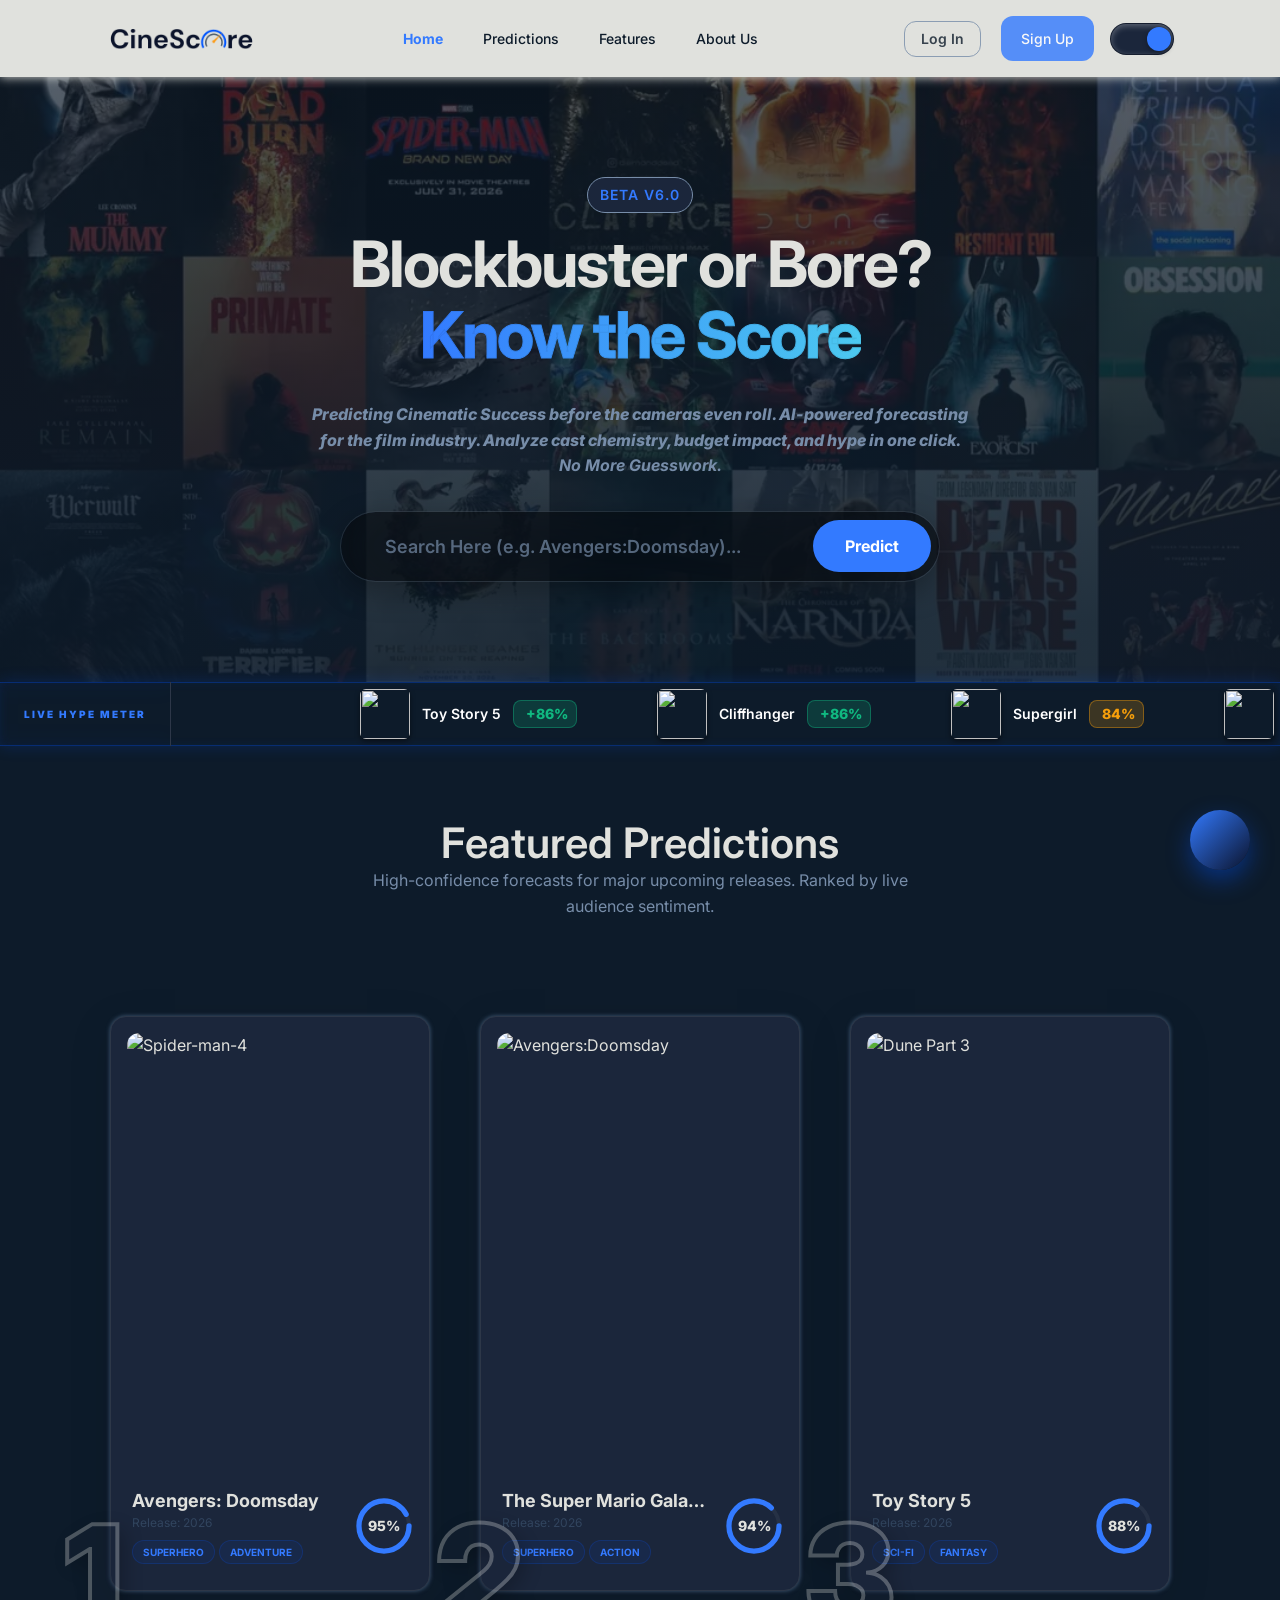
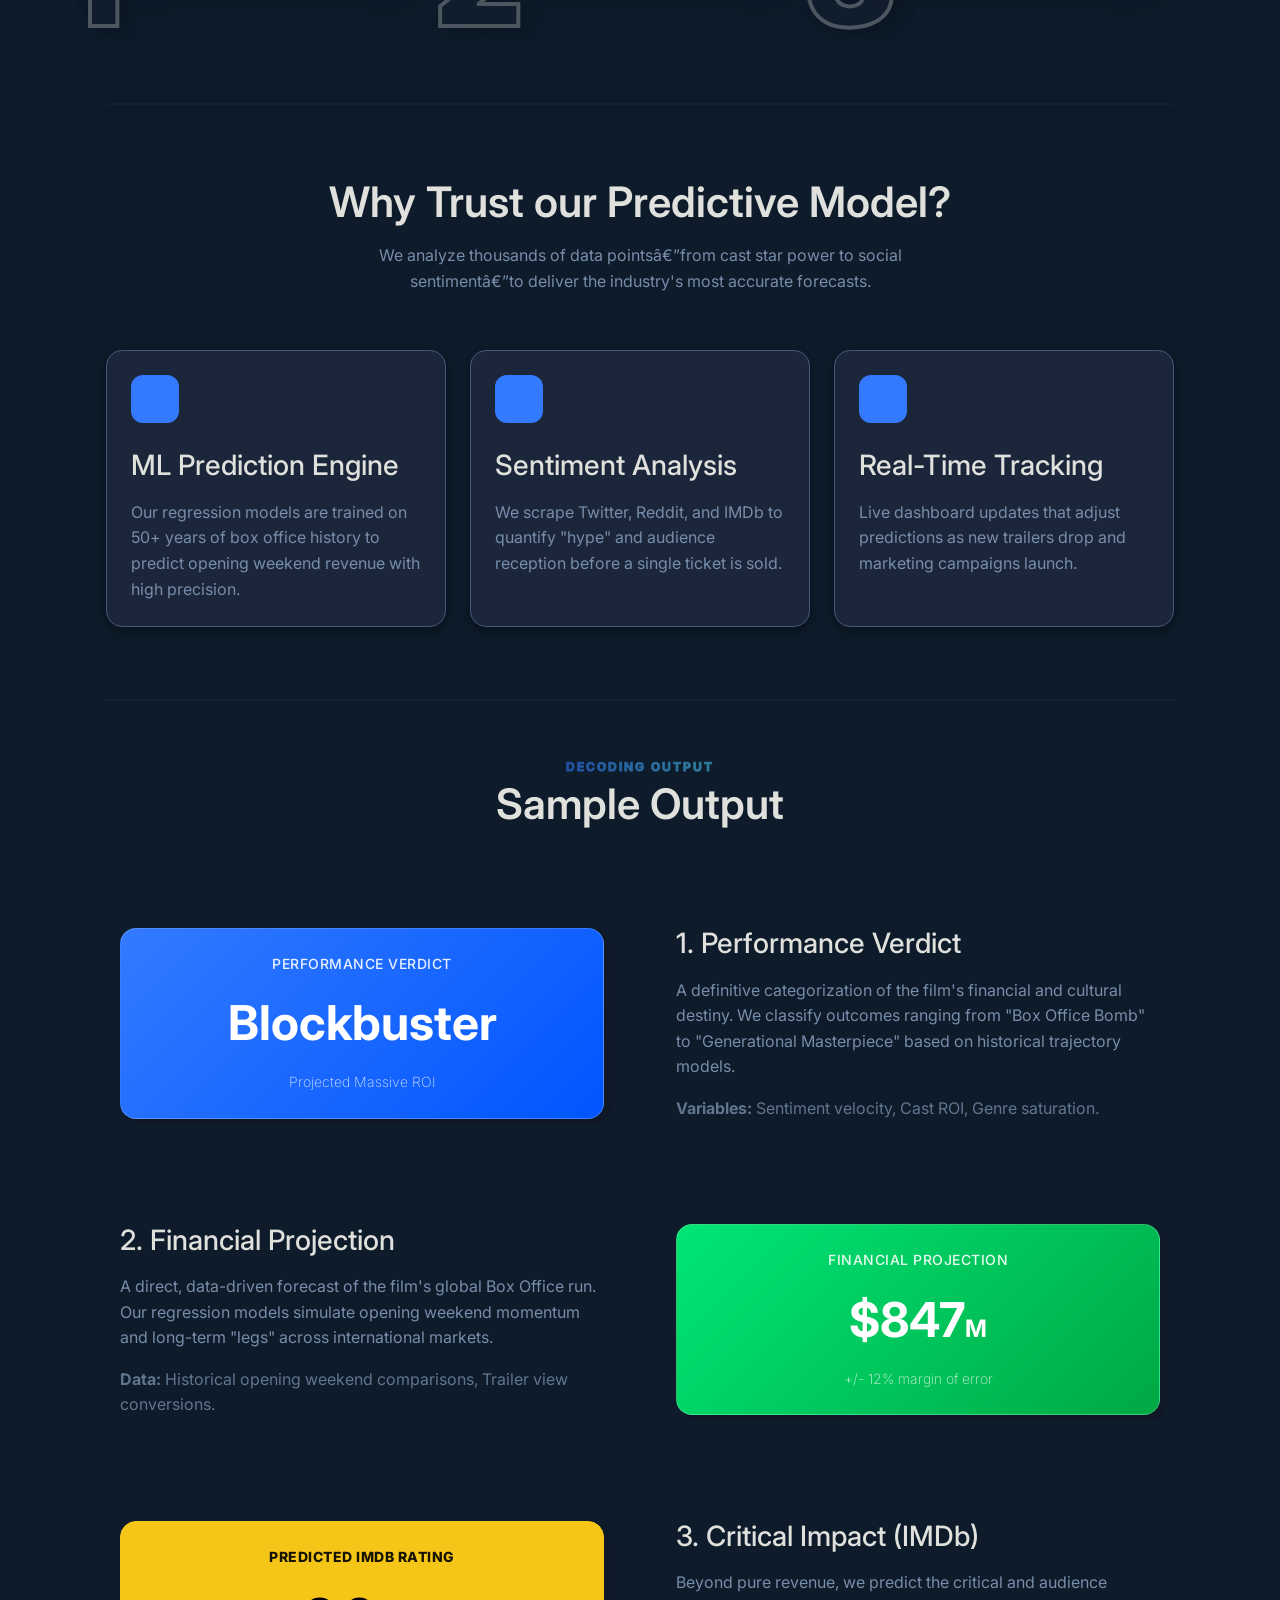
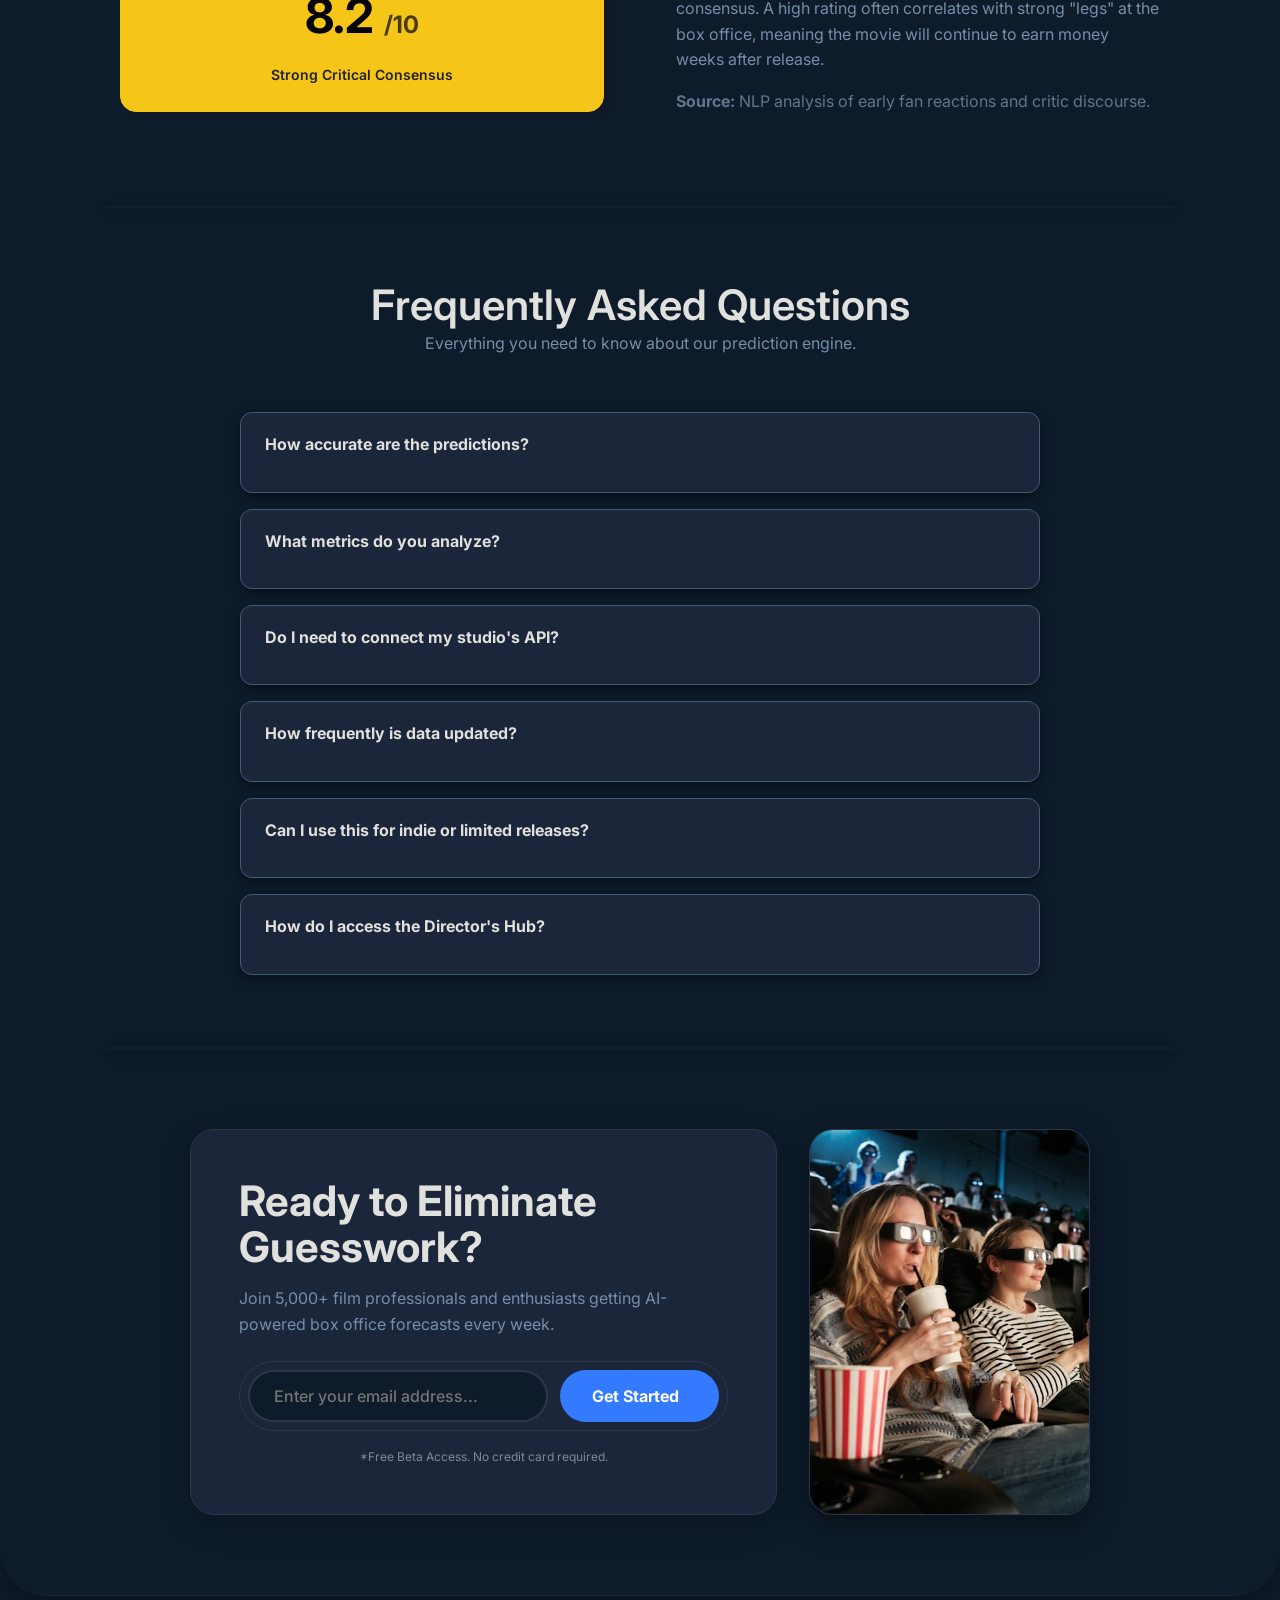
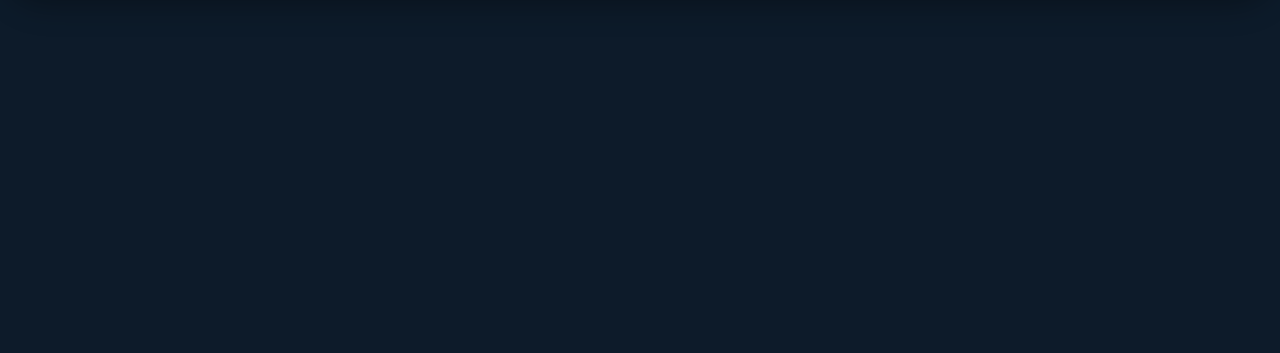
==== commit b5645dfc: "feat : Final Stable Version with all tweaks and connection to Backend" ====
--- a/index.html
+++ b/index.html
@@ -1,4 +1,4 @@
-﻿<!DOCTYPE html>
+<!DOCTYPE html>
 <html lang="en">
 
 <head>
@@ -160,9 +160,9 @@
 
                 <div class="hero-search-wrapper">
                     <div class="hero-search-container">
-                        <i class="fa-solid fa-magnifying-glass"></i>
+                        <i class="fa-solid fa-magnifying-glass" id="hero-search-icon"></i>
                         <input type="text" id="hero-search"
-                            placeholder="Search Here (e.g. Avengers:Doomsday)..." autocomplete="off" style="color: var(--color-primary); font-weight: 600px;">
+                            placeholder="Search Here (e.g. Avengers:Doomsday)..." autocomplete="off" style="color: var(--color-primary); font-weight: 600;">
                         <i class="fa-solid fa-xmark" id="hero-search-clear"
                             style="display: none; color: #FFF; cursor: pointer; font-size: 18px; margin-right: 16px; transition: color 0.2s;"
                             onmouseover="this.style.color='var(--color-accent)'"
@@ -780,7 +780,7 @@
             </div>
 
             <div class="row-between footer-bottom">
-                <span class="meta">Â© 2026 CineScore. All rights reserved.
+                <span class="meta">© 2026 CineScore. All rights reserved.
                 </span>
 
 
--- a/Base.css
+++ b/Base.css
@@ -2233,9 +2233,13 @@
 }
 
 .chart-subtitle {
-  font-size: 12px;
-  color: var(--color-tertiary);
+  font-size: 11px;
+  color: var(--color-secondary);
   font-weight: 600;
+  white-space: nowrap;
+  overflow: hidden;
+  text-overflow: ellipsis;
+  display: block;
 }
 
 .chart-container {
@@ -2529,11 +2533,15 @@
 }
 
 /* 2. Light Mode Background & Blue Highlight Line */
-.search-item:hover,
+.search-item:hover {
+  background: rgba(0, 85, 255, 0.25);
+  cursor: pointer;
+}
+
 .search-item.active-search-item {
   background: rgba(0, 85, 255, 0.25);
-  box-shadow: inset 3px 0 0 var(--color-accent);
-  /* Draws the line INSIDE the box */
+  box-shadow: inset 4px 0 0 var(--color-accent);
+  /* Draws the line INSIDE the box only for key navigation */
   cursor: pointer;
 }
 
@@ -4010,8 +4018,6 @@
 .search-item.active-search-item {
   background-color: rgba(0, 85, 255, 0.25) !important;
   /* Soft blue background */
-  border-left: 1px solid var(--color-accent);
-  /* Sharp left indicator */
 }
 
 /* Make only the title blue on hover, leave the meta text muted */
@@ -5675,47 +5681,6 @@
   transition: background 0.2s;
 }
 
-
-/* ============================================================
-   AUTOCOMPLETE DROPDOWN INTERACTION PHYSICS
-   ============================================================ */
-
-/* 1. Light Mode Background (Soft blue) */
-.autocomplete-menu li:hover,
-.autocomplete-menu li.selected {
-  border-left: 4px solid var(--color-accent);
-  padding-left: 6px;
-  background: rgba(0, 85, 255, 0.25);
-  cursor: pointer;
-  transition: all 0.2s ease;
-}
-
-.autocomplete-menu li.selected {
-  border-left: 4px solid var(--color-accent) !important;
-  padding-left: 6px;
-  /* Adjust padding to accommodate the border */
-}
-
-/* 2. THE FIX: Dark Mode Background (Premium translucent grey) */
-/* Notice the SPACE between [data-theme="dark"] and .autocomplete-menu! */
-html[data-theme="dark"] .autocomplete-menu li:hover,
-html[data-theme="dark"] .autocomplete-menu li.selected {
-  background: rgba(255, 255, 255, 0.08) !important;
-}
-
-/* 3. The Highlight Physics (Title & Right Icon) */
-.autocomplete-menu li:hover span:first-of-type,
-.autocomplete-menu li.selected span:first-of-type,
-.autocomplete-menu li:hover i,
-.autocomplete-menu li.selected i {
-  color: var(--color-accent) !important;
-  opacity: 1 !important;
-  /* Snaps the faded icon to full visibility */
-  transition: color 0.2s ease, opacity 0.2s ease;
-}
-
-
-
 /* Trending Posters (Medium Cinema Size) */
 .trending-poster {
   width: 300px;
@@ -6119,27 +6084,6 @@
 }
 
 /* ============================================================
-   MOBILE RESPONSIVENESS FIX FOR PREDICTION DASHBOARD
-   ============================================================ */
-@media (max-width: 768px) {
-    .pred-dash-root {
-        flex-direction: column !important;
-        padding: 16px !important;
-        gap: 16px !important;
-    }
-    
-    .pred-dash-root > .glass-panel {
-        width: 100% !important;
-    }
-
-    .pred-poster-col, .pred-info-col, .pred-sidebar-col {
-        width: 100% !important;
-        min-width: 100% !important;
-        flex: 1 1 100% !important;
-    }
-}
-
-/* ============================================================
    LIHO OPTIMIZATIONS: MOBILE RESPONSIVENESS & SPARKLINES
    ============================================================ */
 
@@ -6173,3 +6117,27 @@
     stroke-dashoffset: 0;
   }
 }
+.search-item.active {
+  border-color: var(--color-accent) !important;
+  box-shadow: 0 0 15px rgba(0, 242, 255, 0.2) !important;
+}
+
+.search-item:hover .search-title {
+  color: var(--color-accent) !important;
+}
+
+.search-poster {
+  transition: all 0.3s cubic-bezier(0.4, 0, 0.2, 1) !important;
+}
+
+/* 5. Search Icon Feedback */
+#hero-search-icon.fa-spin {
+  color: var(--color-accent) !important;
+  filter: drop-shadow(0 0 5px var(--color-accent));
+}
+
+/* 6. Empty State Polish */
+.search-empty-state {
+  padding: 40px 20px !important;
+  text-align: center !important;
+}
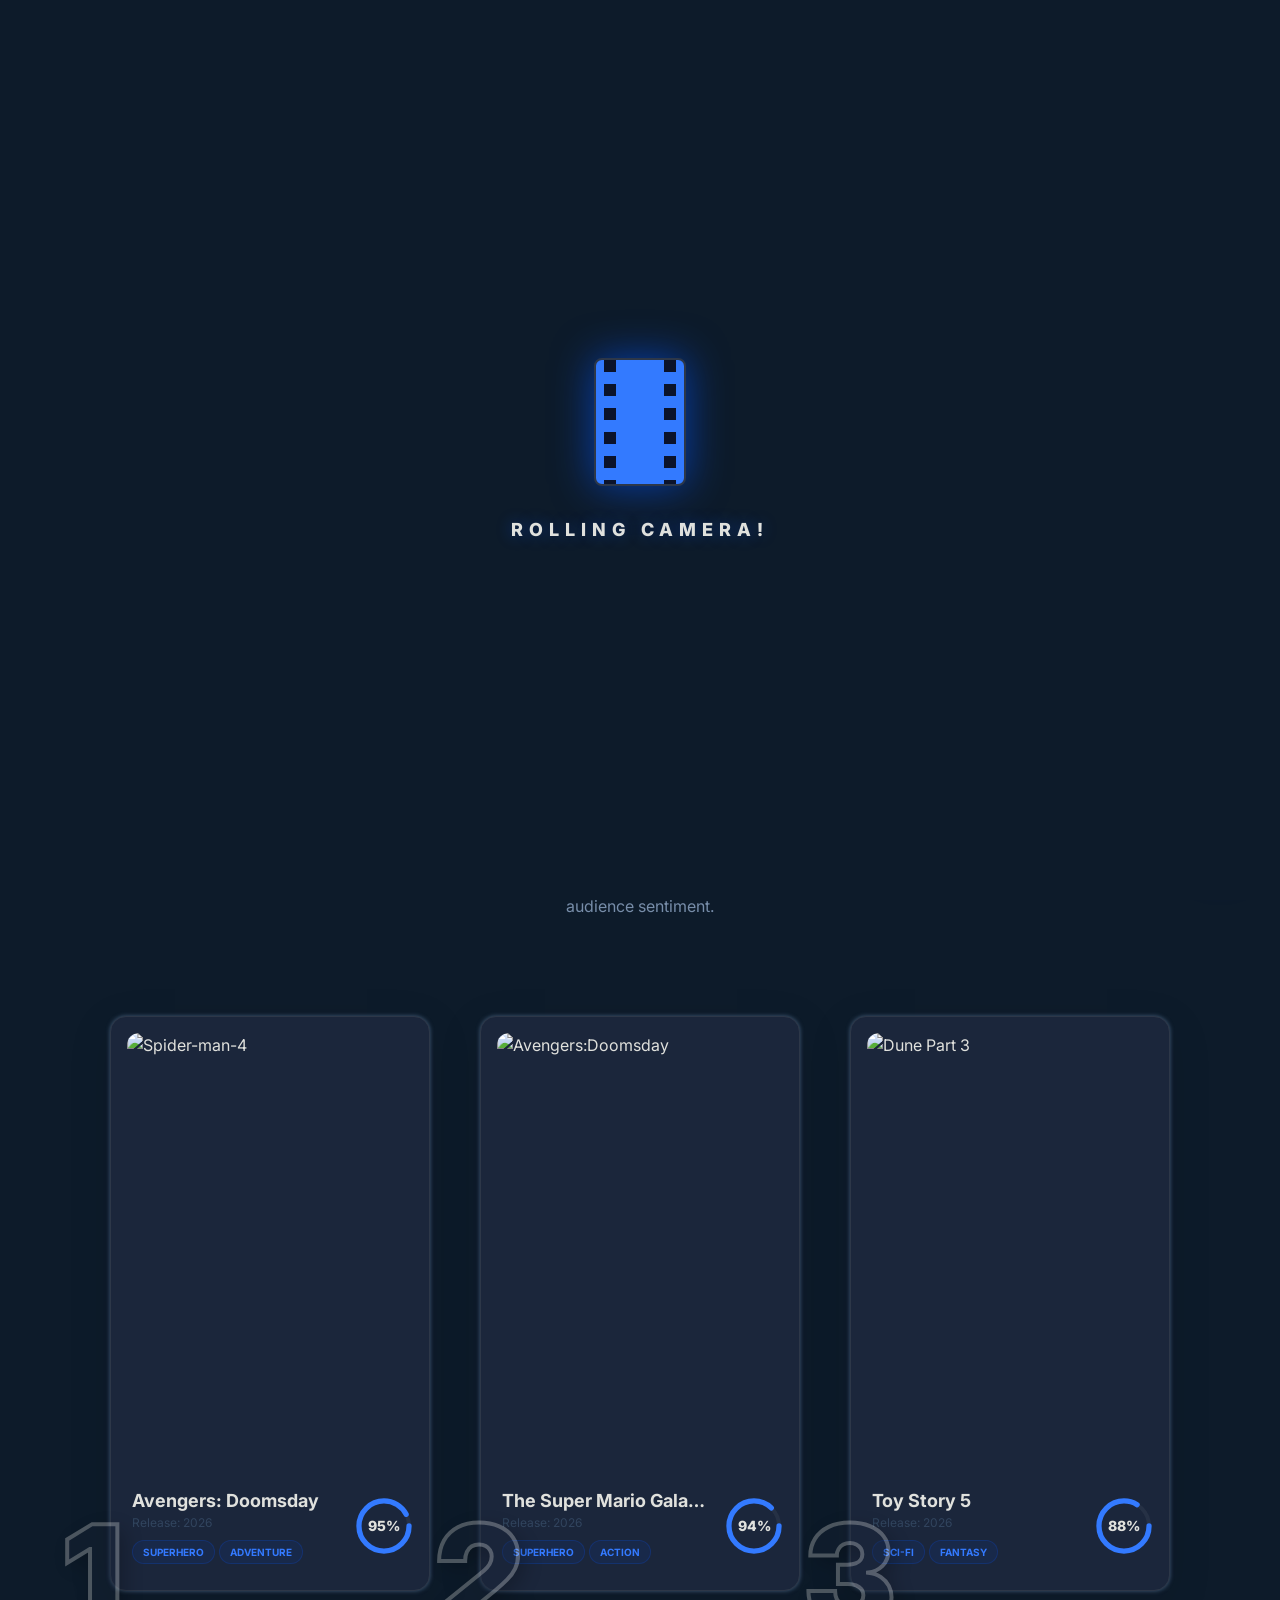
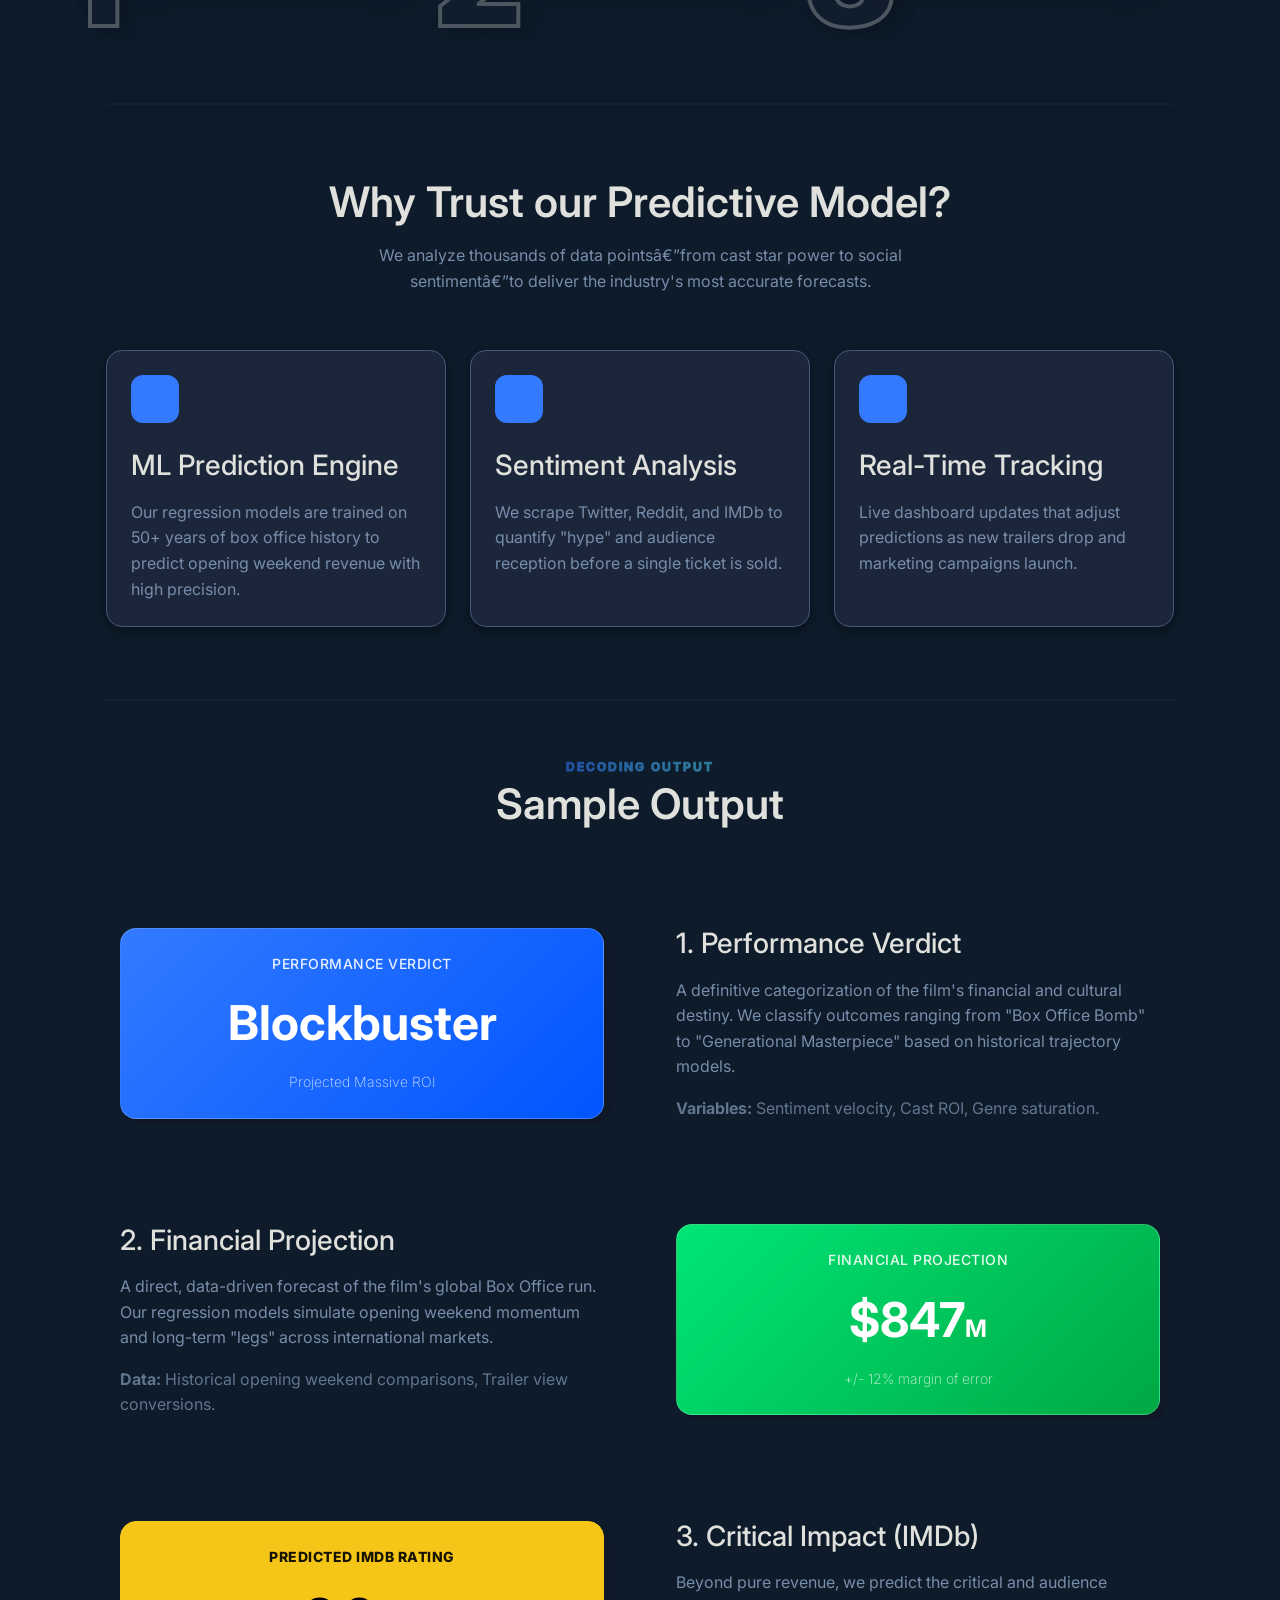
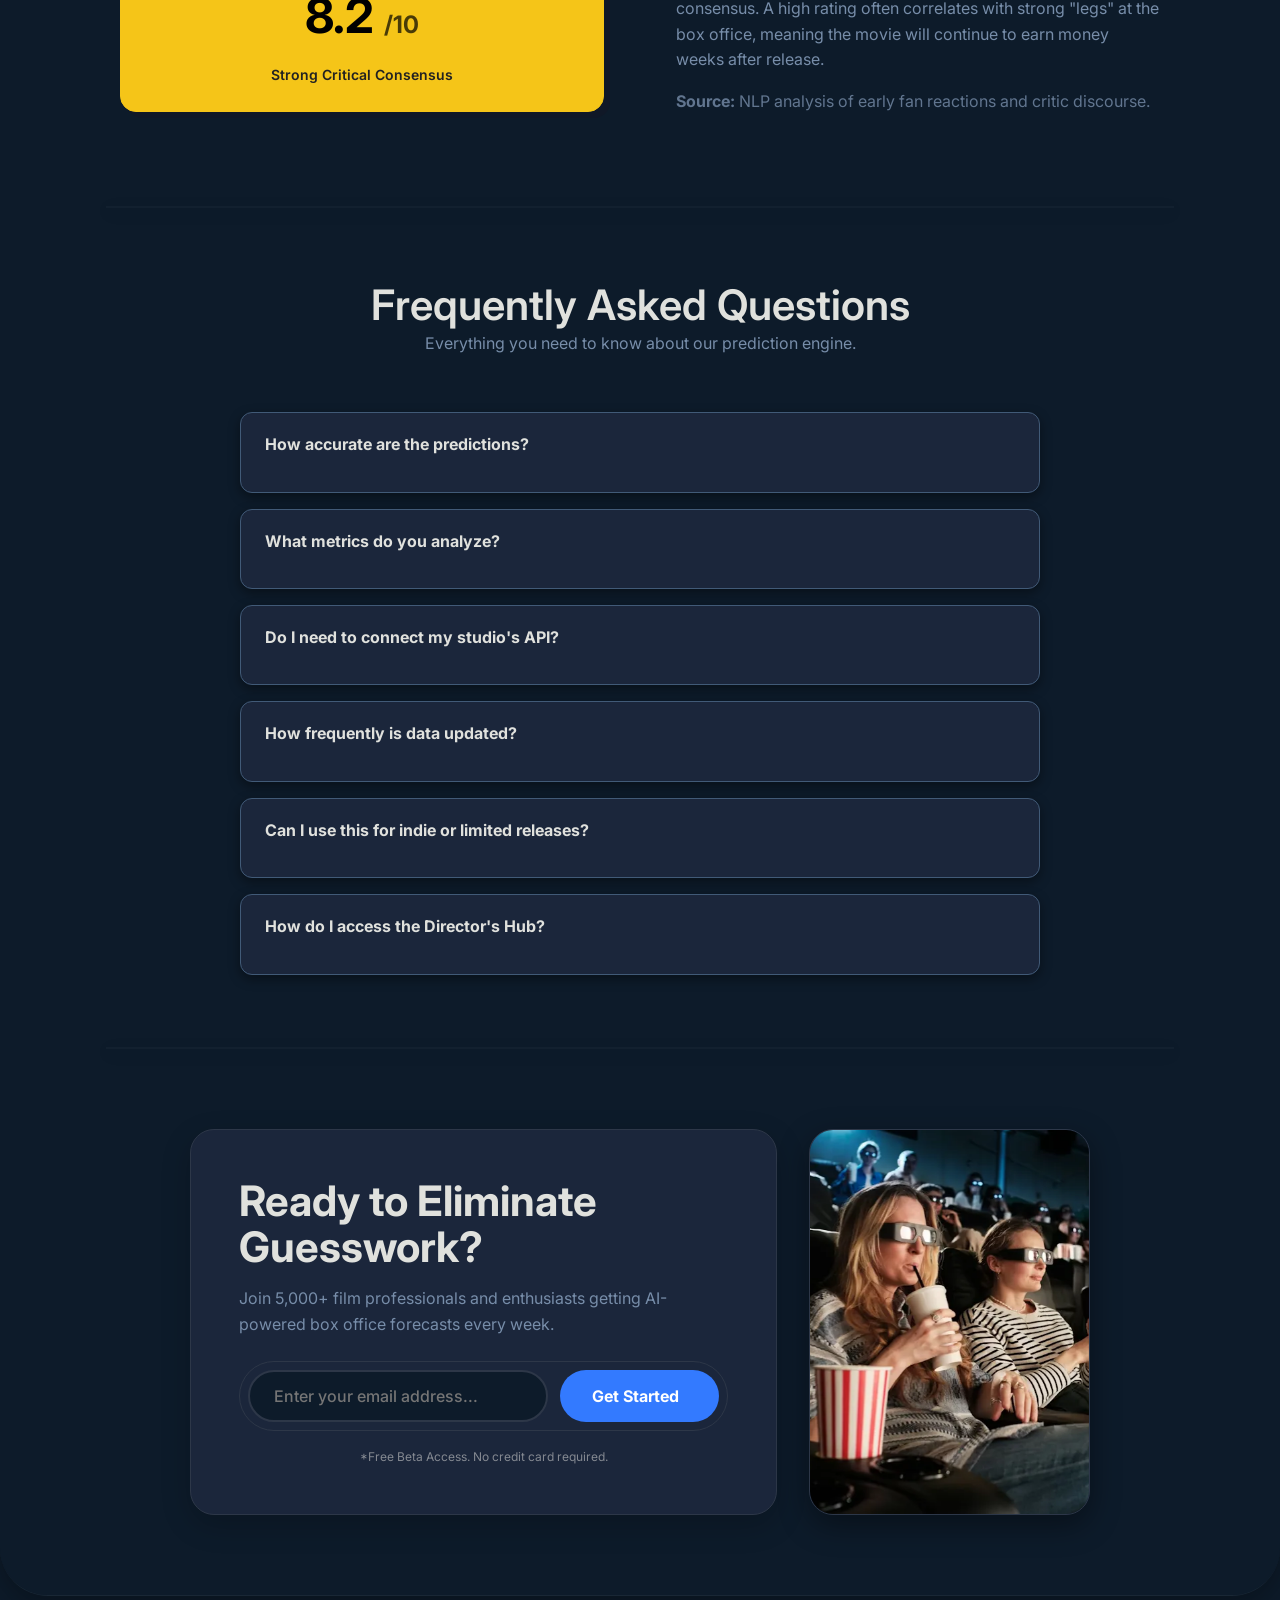
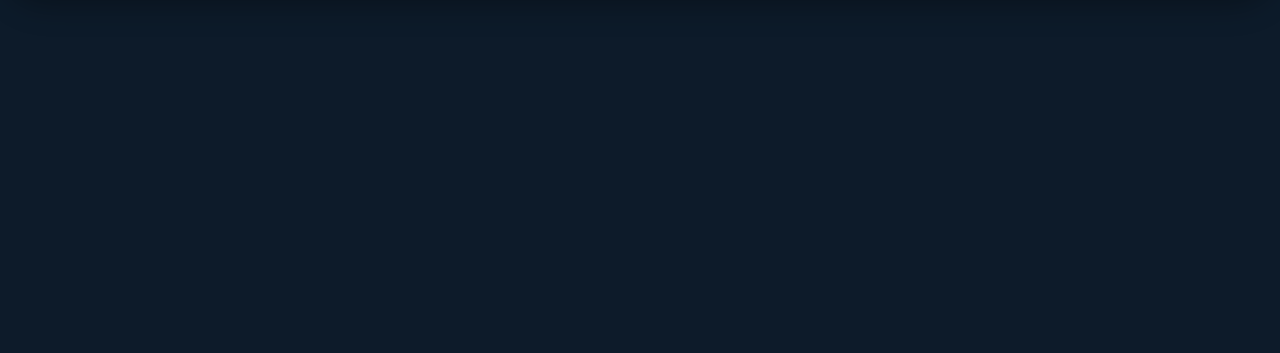
==== commit e1d4b887: "feat: migrate all image assets to WebP using the Pillow library in a script ,updated references acro" ====
--- a/index.html
+++ b/index.html
@@ -5,11 +5,13 @@
     <meta charset="UTF-8">
     <meta name="viewport" content="width=device-width, initial-scale=1.0">
     <title>Home - CineScore</title>
-    <link rel="icon" type="image/png" sizes="32x32" href="Assets/Favicon.png">
+    <link rel="icon" type="image/webp" sizes="32x32" href="Assets/Favicon.webp">
     <link rel="stylesheet" href="Base.css">
     <link rel="stylesheet" href="https://cdnjs.cloudflare.com/ajax/libs/font-awesome/7.0.1/css/all.min.css"
         integrity="sha512-2SwdPD6INVrV/lHTZbO2nodKhrnDdJK9/kg2XD1r9uGqPo1cUbujc+IYdlYdEErWNu69gVcYgdxlmVmzTWnetw=="
         crossorigin="anonymous" referrerpolicy="no-referrer" />
+    <script src="mockData.js" defer></script>
+    <script src="script.js" defer></script>
 </head>
 
 <body>
@@ -35,7 +37,7 @@
                 <div class="row-between">
 
                     <a href="#" class="navlogo">
-                        <img id="nav-logo" class="logo" src="Assets/CineScore-Light.png" alt="CineScore">
+                        <img id="nav-logo" class="logo" src="Assets/CineScore-Light.webp" alt="CineScore">
                     </a>
 
                     <ul class="nav-links row">
@@ -613,14 +615,14 @@
 
                         <div class="cinematic-slider"
                             style="border-radius: 24px; overflow: hidden; box-shadow: 0 10px 30px rgba(0,0,0,0.4); border: 1px solid var(--color-border); height: 100%; min-height: 300px; display: block;">
-                            <img src="Assets/Pre-footer-Signup-1.avif" class="active" alt="Red Cinema Seats">
-                            <img src="Assets/Pre-footer-Signup-2.jpg" alt="Red Cinema Seats">
-                            <img src="Assets/Pre-footer-Signup-3.jpg" alt="Red Cinema Seats">
-                            <img src="Assets/Pre-footer-Signup-4.avif" alt="Red Cinema Seats">
-                            <img src="Assets/Pre-footer-Signup-7.jpg" alt="Red Cinema Seats">
-                            <img src="Assets/Pre-footer-Signup-5.avif" alt="Red Cinema Seats">
-                            <img src="Assets/Pre-footer-Signup-6.jpg" alt="Red Cinema Seats">
-                            <img src="Assets/Pre-footer-Signup-8.jpg" alt="Red Cinema Seats">
+                            <img src="Assets/Pre-footer-Signup-1.webp" class="active" alt="Red Cinema Seats">
+                            <img src="Assets/Pre-footer-Signup-2.webp" alt="Red Cinema Seats">
+                            <img src="Assets/Pre-footer-Signup-3.webp" alt="Red Cinema Seats">
+                            <img src="Assets/Pre-footer-Signup-4.webp" alt="Red Cinema Seats">
+                            <img src="Assets/Pre-footer-Signup-7.webp" alt="Red Cinema Seats">
+                            <img src="Assets/Pre-footer-Signup-5.webp" alt="Red Cinema Seats">
+                            <img src="Assets/Pre-footer-Signup-6.webp" alt="Red Cinema Seats">
+                            <img src="Assets/Pre-footer-Signup-8.webp" alt="Red Cinema Seats">
 
                         </div>
 
@@ -744,7 +746,7 @@
 
                 <div class="stack">
                     <a href="#" class="navlogo">
-                        <img id="footer-logo" src="Assets/CineScore-Light.png" alt="CineScore" class="logo">
+                        <img id="footer-logo" src="Assets/CineScore-Light.webp" alt="CineScore" class="logo">
                     </a>
                     <p class="small" style="margin-top: 12px; color: var(--color-secondary);">
                         Predicting Cinematic Success.
@@ -880,8 +882,6 @@
         </div>
     </div>
 
-    <script src="mockData.js"></script>
-    <script src="script.js"></script>
 </body>
 
 </html>
